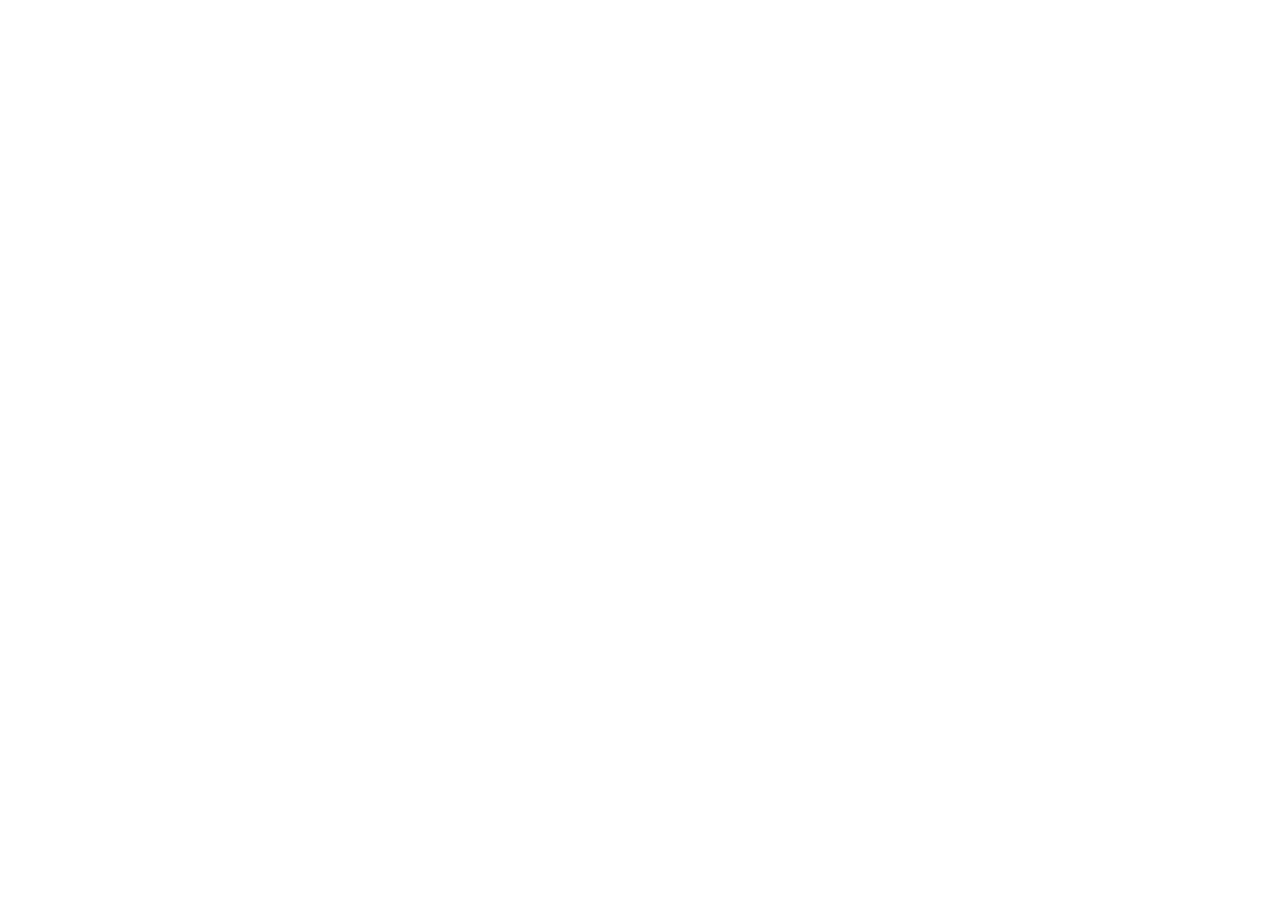
==== index.html @ 73c4b22e "Html and Css structures" ====
<!DOCTYPE html>
<html lang="en">
<head>
    <meta charset="UTF-8">
    <meta http-equiv="X-UA-Compatible" content="IE=edge">
    <meta name="viewport" content="width=device-width, initial-scale=1.0">
    <title>Spotify</title>

    <!-- Link - Google Font -->
    <link rel="preconnect" href="https://fonts.googleapis.com">
    <link rel="preconnect" href="https://fonts.gstatic.com" crossorigin>
    <link href="https://fonts.googleapis.com/css2?family=Montserrat:wght@300;400;500;600;700;800;900&display=swap" rel="stylesheet">

    <!-- Link - Font Awesome -->
    <link rel="stylesheet" href="https://cdnjs.cloudflare.com/ajax/libs/font-awesome/6.1.1/css/all.min.css" integrity="sha512-KfkfwYDsLkIlwQp6LFnl8zNdLGxu9YAA1QvwINks4PhcElQSvqcyVLLD9aMhXd13uQjoXtEKNosOWaZqXgel0g==" crossorigin="anonymous" referrerpolicy="no-referrer" />

    <!-- Link - style.css -->
    <link rel="stylesheet" href="css/style.css">
</head>
<body>
    
    <!-- App Wrapper -->
    <div class="app-wrapper">

        <!-- MAIN -->
        <main>
            
            <!-- Navigation Menu -->
            <nav>

            </nav>

            <!-- Main Content -->
            <div class="main-content">
                
            </div>

            <!-- Upgrade Bar -->
            <div class="upgrade-bar">

            </div>
        </main>

        <!-- FOOTER -->
        <footer>

        </footer>
    </div>

</body>
</html>
---- css/style.css ----
/* RESET */

* {
    box-sizing: border-box;
    margin: 0;
    padding: 0;
}

/* COMMON */

body {
    font-family: 'Montserrat', sans-serif;
}

img {
    width: 100%;
    display: block;
}

a {
    text-decoration: none;
    color: inherit;
}

ul {
    list-style-type: none;
}


/* UTILITIES */

.app-wrapper {

}

.flex-container {

}


/* MAIN */


/* MAIN > Navigation Menu*/


/* MAIN > Main Content*/


/* MAIN > Upgrade Bar*/



/* FOOTER */
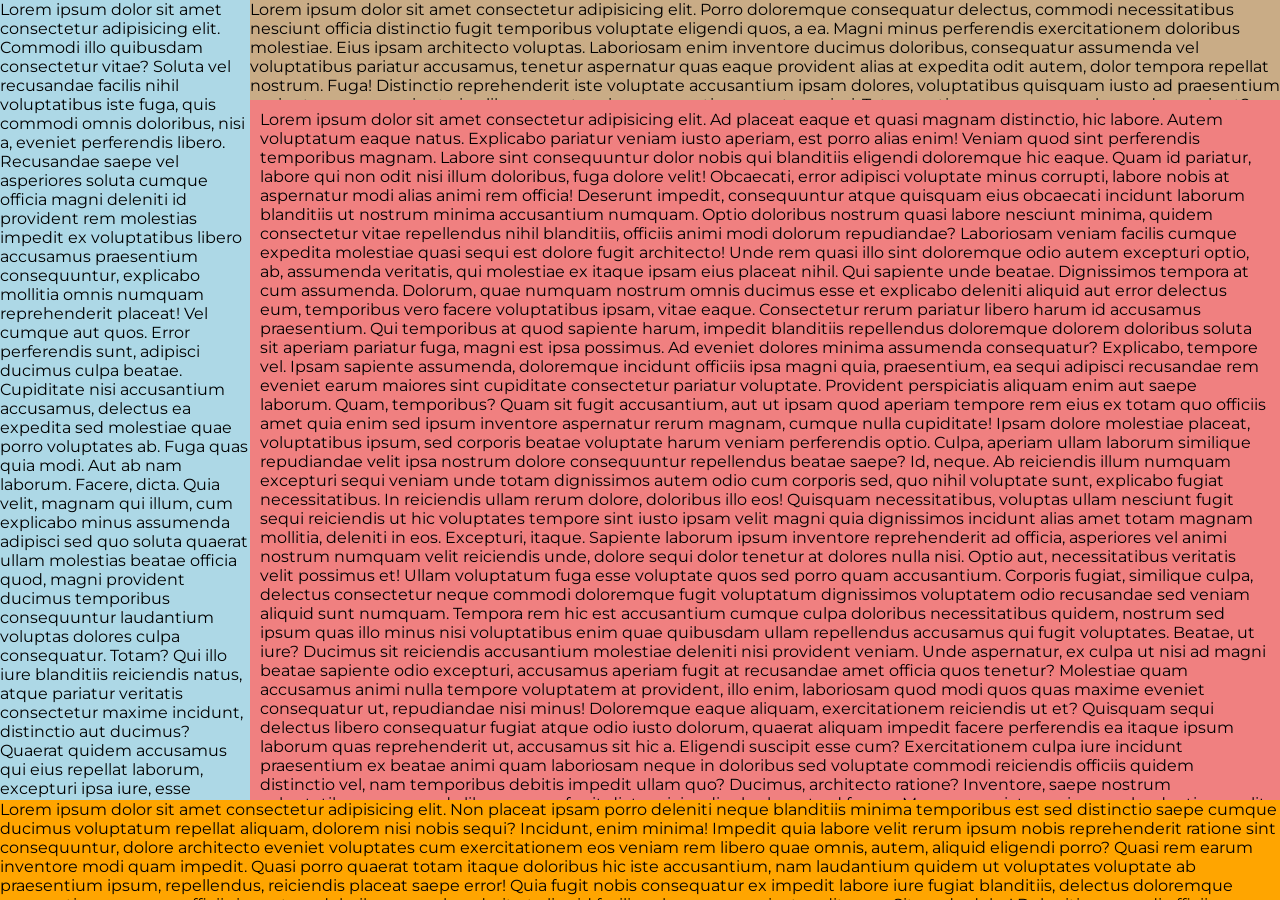
==== commit 341b6f46: "Layout Macro completed" ====
--- a/index.html
+++ b/index.html
@@ -23,27 +23,423 @@
     <div class="app-wrapper">
 
         <!-- MAIN -->
-        <main>
+        <main class="flex-container">
             
             <!-- Navigation Menu -->
             <nav>
-
+                Lorem ipsum dolor sit amet consectetur adipisicing elit. Commodi illo quibusdam consectetur vitae? Soluta vel recusandae facilis nihil voluptatibus iste fuga, quis commodi omnis doloribus, nisi a, eveniet perferendis libero.
+                Recusandae saepe vel asperiores soluta cumque officia magni deleniti id provident rem molestias impedit ex voluptatibus libero accusamus praesentium consequuntur, explicabo mollitia omnis numquam reprehenderit placeat! Vel cumque aut quos.
+                Error perferendis sunt, adipisci ducimus culpa beatae. Cupiditate nisi accusantium accusamus, delectus ea expedita sed molestiae quae porro voluptates ab. Fuga quas quia modi. Aut ab nam laborum. Facere, dicta.
+                Quia velit, magnam qui illum, cum explicabo minus assumenda adipisci sed quo soluta quaerat ullam molestias beatae officia quod, magni provident ducimus temporibus consequuntur laudantium voluptas dolores culpa consequatur. Totam?
+                Qui illo iure blanditiis reiciendis natus, atque pariatur veritatis consectetur maxime incidunt, distinctio aut ducimus? Quaerat quidem accusamus qui eius repellat laborum, excepturi ipsa iure, esse inventore amet. Maiores, sint?
+                Nemo voluptatum sapiente dignissimos quo deserunt aspernatur dolor veritatis placeat sint repudiandae fugit recusandae mollitia dicta vero molestiae sunt dolores, odio minima consectetur eos reprehenderit quasi ducimus temporibus. Suscipit, rem!
+                Inventore praesentium harum soluta reiciendis modi aut reprehenderit mollitia, magnam deleniti iusto obcaecati est nihil consequatur laboriosam tempore neque doloribus eveniet laudantium! Eos ut culpa cupiditate. Tempora voluptas minus et?
+                Minima at maxime fuga esse illo, iusto ducimus eum perspiciatis, odit cum a aut aliquam earum animi corporis neque? Temporibus dicta omnis, doloremque voluptatem nesciunt rerum corrupti quidem unde aliquid.
+                Iste cumque perspiciatis molestiae eos architecto. Ducimus magni, molestias natus deserunt dolorem minus at placeat perferendis ut optio consequuntur adipisci beatae atque libero voluptatem cum fuga, recusandae autem rem laboriosam!
+                Magnam, cum eveniet architecto doloremque eaque officiis iusto accusamus, cumque commodi dolores veniam eum temporibus aperiam illo laudantium quia quae modi eligendi illum praesentium quaerat nemo. At atque odit et?
+                Accusantium, esse? Laborum tempore assumenda dolores eius, placeat fuga rerum. Earum, facilis officiis vel, numquam aperiam tenetur sit cupiditate eius facere neque eum repudiandae natus culpa eveniet deleniti unde rerum?
+                Veniam ut consectetur molestiae, voluptates repellat autem sunt quia error a in architecto ipsum esse ipsa iste consequatur soluta harum eveniet hic distinctio ad tenetur, aspernatur animi. Reprehenderit, aspernatur tempore?
+                Soluta cumque culpa, corrupti voluptatibus doloremque, accusamus eaque ut alias quidem, laudantium maiores aliquid ducimus voluptates. Voluptatibus reprehenderit blanditiis quaerat. Eius laboriosam ratione sapiente explicabo, similique suscipit nostrum eligendi dolor!
+                Cum nam doloribus asperiores at modi quos officia minima sapiente hic minus facere accusantium qui ipsum, blanditiis ut esse temporibus quo illum illo est tempora. Omnis cumque id doloremque animi.
+                Suscipit nesciunt aut inventore ut quo tempore provident officiis, voluptas possimus at quidem, corporis fugit cum vel nemo doloremque earum et? Voluptates consectetur sed ratione. Nam deserunt eligendi odit magnam.
+                Autem nobis nulla praesentium optio nisi sequi corrupti perferendis recusandae natus ea pariatur odit veritatis, illo soluta? Dignissimos, distinctio debitis? Ab sunt, eligendi hic architecto ut expedita cum asperiores sint?
+                Provident blanditiis nisi neque officiis quasi atque odit nulla fugiat est nostrum obcaecati amet qui quibusdam id explicabo, aspernatur quos autem velit excepturi consectetur hic porro! Quidem nemo et dolorum!
+                Cumque, ipsam? Pariatur, facere aut molestias numquam, vero reprehenderit inventore aperiam quasi dolorum suscipit totam eaque beatae, at exercitationem! Debitis pariatur dolorum nihil expedita voluptatem asperiores officiis itaque iusto dolore!
+                Unde dignissimos eveniet vel quo obcaecati? Cupiditate repudiandae itaque fugit temporibus, saepe corporis quos eaque. Reiciendis, incidunt minima repudiandae, ducimus laudantium temporibus quaerat quo neque ex adipisci at labore nam.
+                Nam impedit recusandae corrupti perspiciatis! Minus temporibus illo assumenda, repudiandae ex dignissimos suscipit illum vitae debitis asperiores aut nam dolorem adipisci laboriosam beatae unde earum expedita dolor est architecto ducimus.
+                Aliquam, debitis? Reiciendis at provident quibusdam explicabo in expedita totam placeat ab doloremque iusto, recusandae amet et molestias, exercitationem, porro facilis quisquam iste nam consequatur consectetur dolorum tenetur minus excepturi?
+                Fugit possimus dicta tempore, a eum sequi voluptatum sunt laborum magnam quaerat enim consectetur reprehenderit accusantium nostrum error eaque inventore explicabo adipisci obcaecati, quas officia natus? Itaque quasi praesentium esse.
+                Dolorem ipsa ipsum soluta, facilis minus nostrum voluptatibus vero illum omnis nobis dolor quasi deleniti dolore numquam, voluptates error iste sequi tenetur beatae exercitationem a! Repellendus maiores rerum rem fugit.
+                Voluptatum non sit beatae deserunt ipsam pariatur qui? Aliquid est quod odit incidunt rerum ducimus, reiciendis nobis earum fugiat cupiditate quidem illum eum excepturi optio? Aliquam quaerat beatae deleniti quis.
+                Repudiandae ducimus mollitia, beatae similique eos debitis dolores harum quam officia pariatur? Nemo architecto animi mollitia adipisci neque dolorem sequi est voluptatibus dolorum, voluptate aut, facilis commodi dignissimos. Atque, magni!
+                Nihil veritatis ex eius, quis consectetur ducimus placeat eligendi deserunt expedita perferendis fugit tempore facere ad animi? Quidem molestiae magnam officiis ipsam rerum in dolores provident earum distinctio aliquid. Nam?
+                Optio, facere est architecto fugiat harum debitis dolorem error quibusdam earum enim accusantium commodi quaerat natus totam eius, et asperiores velit! Similique velit, dolorem excepturi nostrum sed atque labore voluptatem.
+                Totam esse explicabo sequi sapiente eius omnis corporis id non quasi mollitia reiciendis cumque nesciunt ut laboriosam maxime sint, sed molestias dolor iure! Error accusantium eligendi accusamus nulla culpa sapiente.
+                Quis asperiores beatae ab cum omnis, veritatis nulla at repudiandae voluptates illo magni harum repellendus doloremque culpa molestias tempore blanditiis, nobis fugit tempora. Ea adipisci nisi quibusdam minus! Aperiam, tempore!
+                Iusto molestiae error atque modi earum delectus molestias fuga officiis sequi ex nihil quod aperiam incidunt iure amet expedita soluta tempore laborum, ipsam eligendi. Consequuntur fuga quaerat repellat dolores labore.
+                Quasi est illo dicta aliquam totam. Eius soluta eveniet minus laborum cumque quis, amet rem quo. Sunt, natus autem! Obcaecati voluptas rem ducimus unde sapiente quod vero tempora quibusdam temporibus?
+                Recusandae maxime deleniti hic eos, ea eum expedita cumque impedit nobis praesentium possimus minima at illum sint quis excepturi. Dolores inventore distinctio sapiente natus architecto voluptatibus porro officiis laudantium obcaecati?
+                Fugiat, corrupti est, asperiores laboriosam tenetur iusto et odit minima quae suscipit porro accusantium magnam magni explicabo atque vitae cupiditate eum perspiciatis modi laborum, nostrum ut. Porro suscipit tempore optio?
+                Magni dolore vero earum aut excepturi nihil, distinctio quae sit libero aspernatur. Consequuntur excepturi iusto ut quisquam est nostrum minima rem sequi quae, quibusdam repellendus id unde reprehenderit harum tempora.
+                Amet consequatur nulla dicta voluptatibus ab ratione beatae vitae, vero tenetur ullam rerum. Enim rem fugit aperiam rerum, blanditiis alias, est quis necessitatibus delectus ipsa quibusdam commodi ratione excepturi veniam.
+                Quisquam accusantium delectus culpa incidunt veniam possimus sed ab repellat ipsam vel quam expedita doloremque, similique consequatur facere sit doloribus eius. Animi vero magnam tempora, a fuga qui. Labore, illum.
+                Error esse odit repellendus hic, tempora fugiat beatae, nesciunt voluptates deserunt officiis aliquid nulla aspernatur possimus perferendis enim quis assumenda veniam, accusantium consequatur illo reprehenderit? Nobis quod incidunt excepturi ea?
+                Totam esse natus neque voluptate ratione? Nesciunt odit delectus quae. Error natus consectetur corporis suscipit quod hic debitis! Sint enim consectetur rem ipsa ab maiores autem officiis architecto in ut!
+                Earum magnam repellat sunt et exercitationem officiis, saepe temporibus! Culpa porro a eligendi tempore voluptate. Fuga, consectetur, temporibus provident vero iste quo consequuntur similique eos distinctio, quas quos et aliquam!
+                Nostrum quidem dolor in optio cum nesciunt tempore exercitationem reiciendis. Explicabo maiores quae quaerat sint, quidem repellat fugiat laudantium similique temporibus. Architecto fugiat nostrum distinctio rem recusandae delectus, pariatur laudantium.
+                Rem, aut! Numquam vel eius est modi, vitae sunt itaque magnam quibusdam omnis officia beatae reprehenderit natus consequuntur asperiores reiciendis culpa mollitia fugiat explicabo rem libero illo nemo! Corporis, officia.
+                Nobis odit aperiam modi adipisci quia aut dolorum explicabo consequuntur, delectus totam error perferendis sunt consequatur. Cupiditate a voluptates nemo nesciunt excepturi animi, debitis officia iste, molestias voluptate aperiam nam?
+                Nisi aperiam qui iure asperiores ipsa, sequi officia deserunt commodi optio, quisquam sit dicta voluptatibus laboriosam ipsam ut eveniet quidem, maiores id quos quam voluptates eius corrupti. Dolor, ad distinctio.
+                Dolor error, deserunt quasi, ratione aliquam placeat aspernatur modi ab nobis excepturi laboriosam. Ullam ipsam ex blanditiis, aspernatur deleniti ut facilis et culpa fugiat in nemo natus ratione odit. Fugiat.
+                Assumenda exercitationem sed sequi repellendus iste facilis consectetur. Porro ipsum molestias nesciunt labore dolores quas id! Corrupti magnam aperiam minima fuga obcaecati facere, quidem vero recusandae, sunt, eius id omnis?
+                Exercitationem, mollitia atque soluta ipsum sapiente, vitae, maiores inventore cum dignissimos ratione aut architecto! Repellendus, modi numquam, voluptatum veritatis iusto perferendis dolor iure commodi possimus quibusdam suscipit, facilis exercitationem laborum.
+                Omnis mollitia veritatis eos totam id? Officiis saepe nam architecto ex veritatis id, sapiente itaque quisquam, explicabo optio incidunt sunt reprehenderit laudantium omnis ea debitis dolore iusto minima consequatur necessitatibus.
+                Autem hic velit necessitatibus nesciunt quidem aperiam eveniet nihil, voluptatum accusamus ab consequatur ea eaque ratione doloremque, sunt cupiditate, optio odit tempore assumenda quae cum veritatis amet. Cum, temporibus cupiditate.
+                Distinctio dolore incidunt excepturi, praesentium suscipit numquam dolorem natus magnam omnis ducimus veritatis perspiciatis exercitationem facere sint totam quasi et quibusdam sapiente similique minus vel! Soluta similique nostrum ea corrupti.
+                Repudiandae sequi sit ea ipsam amet eaque exercitationem mollitia accusamus corrupti numquam odio deleniti ratione, assumenda, accusantium at aperiam, et optio. Explicabo exercitationem natus similique. Quis a iste culpa officia.
+                Accusamus dicta harum, dolorem eius nihil itaque odit eveniet quas, consequatur hic quam error sit quo atque explicabo laudantium, odio recusandae sapiente quasi doloremque a. Deserunt quasi cupiditate optio harum.
+                Maxime aspernatur reprehenderit quos suscipit amet blanditiis? Sit nostrum provident cum ipsum laudantium placeat ipsam commodi pariatur sequi autem tempore, dolore illum, nihil blanditiis nisi soluta veniam minus velit consequatur!
+                Incidunt repellendus est adipisci maxime, modi harum iure ut amet ipsum inventore fugit sit id distinctio, perferendis explicabo suscipit eum non! Placeat praesentium quam exercitationem doloremque recusandae ratione quidem impedit.
+                Eaque architecto aliquid excepturi facilis similique veritatis, necessitatibus voluptates odio possimus officiis temporibus reprehenderit laboriosam velit adipisci qui doloremque quas nulla esse deserunt sint. Quidem nemo neque iusto cumque. Repellendus?
+                Ullam tenetur fugiat harum assumenda, rerum esse illo commodi perspiciatis alias ipsa. Quas fugit eligendi quia odit laborum, deleniti ut placeat molestias repudiandae dolore dolor ipsa quasi cumque adipisci eos?
+                Et facilis vel quibusdam culpa. Voluptates hic, beatae sit harum, officia enim ab doloribus nihil odit obcaecati consectetur iure amet excepturi quos? Quasi facilis eveniet autem molestias reiciendis harum rem.
+                Quam sed excepturi perferendis unde corrupti consequatur, doloremque quos nisi natus fugiat suscipit vero voluptate, velit nihil. Molestias eligendi ex beatae iste, neque necessitatibus aliquam quisquam culpa autem repellendus molestiae?
+                Soluta nemo illo eum odit facilis! Quam incidunt, maxime minima quasi sequi labore rerum consequuntur id officiis, iure a debitis quisquam cum ducimus magni similique doloribus rem obcaecati quis fugiat.
+                Perspiciatis a explicabo vel veniam, minus nemo sit reiciendis optio delectus debitis sint quos cum veritatis accusamus architecto ipsum, magnam inventore vitae dignissimos repellat aliquam ut illum! Nam, maxime recusandae.
+                Nisi dolor itaque impedit nulla eos perspiciatis laboriosam beatae sit voluptatum iusto, libero, animi expedita blanditiis et quisquam doloribus iste qui, repellat a ea rerum! Voluptate in animi tenetur quidem.
+                Dolore, nam? Error doloribus iusto ut. Quam rem corrupti, vel nulla labore vitae voluptatem maiores placeat facere suscipit assumenda repellendus temporibus, tempore error nihil iusto nemo aperiam fugit, omnis maxime!
+                Saepe sed velit, recusandae praesentium dolore numquam quod aut nulla debitis dolorum iste impedit deserunt harum animi ex excepturi eveniet repellat, vero ipsam, ab ducimus labore. Quia cupiditate doloribus atque.
+                Quod fugit minima architecto dolor ipsam, omnis amet nostrum quia corrupti nobis excepturi hic quaerat a rem cupiditate esse laboriosam error quo praesentium nemo cum explicabo iste earum officiis? Repudiandae.
+                Nihil ducimus quam animi vero reiciendis molestiae deserunt qui cumque beatae! Quas ut incidunt aut illum! Possimus omnis dolore explicabo voluptates, rerum doloribus ipsa esse voluptate distinctio, aliquam atque. Quaerat!
+                Nam laboriosam expedita vitae? Quo tenetur unde, rerum, earum consequuntur voluptate assumenda praesentium nostrum modi fugit iure id qui officiis reiciendis ut excepturi rem, architecto non. Laborum ex impedit consequatur.
+                Possimus illum facere mollitia itaque harum hic saepe suscipit, omnis quod. Officia eligendi maxime, eum cumque dolorem accusamus mollitia. Sequi, odit eligendi ipsa quae natus maiores ut repudiandae tempore temporibus!
+                Velit officiis quia, quos distinctio dolorum ipsam incidunt eligendi sint quod deleniti iure beatae libero inventore deserunt? Libero labore vitae nesciunt perferendis explicabo harum dolorem provident, tempora ad debitis. Laborum?
+                Illum culpa dolore quidem commodi natus consequuntur incidunt nesciunt delectus repellat molestias similique dolores dicta iure quibusdam, suscipit rem, est excepturi, eum in vero sit asperiores eos et. Dignissimos, pariatur.
+                Exercitationem perferendis libero quidem, similique obcaecati quaerat maiores praesentium, corrupti, corporis nemo placeat tempore minima molestias ullam quisquam? Voluptatem alias quisquam debitis earum adipisci? Quo exercitationem at amet voluptates quibusdam.
+                Distinctio aliquam sunt corporis dignissimos, quisquam assumenda molestias blanditiis corrupti rerum laudantium nihil beatae velit impedit temporibus vero recusandae veritatis. Architecto alias doloribus autem natus facere officia tempore corporis unde!
+                Doloribus ab nisi similique vitae ea dolorum amet voluptatum, eius voluptatem exercitationem quas in consequatur repudiandae magnam earum vel, porro qui suscipit nostrum molestias a obcaecati nam. Impedit, accusamus molestias.
+                Iure pariatur voluptatum, tempora odio maiores vitae nemo eos amet dignissimos repellat ut facere nobis sint, eaque itaque. Soluta voluptas optio iusto illo iure aut illum odit temporibus aliquam esse!
+                Quam id a dolor corrupti quasi neque fuga enim commodi dignissimos assumenda corporis similique repudiandae deleniti maiores in debitis obcaecati quod et, quaerat cum expedita dolorum officiis voluptatibus quisquam! Deleniti.
+                Temporibus consectetur fugiat quod, molestiae blanditiis autem, culpa fugit itaque illo sit aliquam quos. Impedit voluptate iusto, ducimus ipsa excepturi quod et velit consequatur sunt vitae ea dolorem! Asperiores, nostrum.
+                Nulla sunt accusamus, itaque qui necessitatibus tenetur animi cum suscipit impedit unde ex, ab nostrum dolore pariatur voluptatum in error numquam tempora reiciendis sequi ipsum architecto sed harum enim. Tenetur.
+                Saepe qui tempore labore aperiam reiciendis architecto nihil quos laboriosam magni? Neque excepturi debitis soluta molestiae. Ipsum quidem, placeat explicabo debitis recusandae distinctio nam ducimus magni molestias, quasi totam itaque?
+                Et, eos. Cum animi eum adipisci incidunt, quae, qui suscipit accusantium reprehenderit in quaerat commodi recusandae eveniet laboriosam nam dolores iure. At nisi quas eligendi quisquam ipsa consequatur esse reiciendis.
+                Sint earum quae magni porro possimus dicta quas temporibus ea animi error quisquam cumque maiores corporis quos doloribus, sunt hic optio voluptatem facilis? Nisi, neque rem molestias temporibus amet quos?
+                Nam soluta, distinctio dolores nostrum enim debitis beatae eius facere consectetur eaque. Eos perferendis quae eveniet voluptatum rem quibusdam tempora, vitae necessitatibus a, dolorem excepturi sint magnam vero quaerat pariatur.
+                Magnam vero placeat nihil similique facere ipsa temporibus ipsam delectus maxime impedit deleniti, cum sint praesentium iste, repellat atque quo sed dignissimos. Molestiae aliquid consequatur, repellat inventore quia magnam assumenda!
+                Tempore reiciendis culpa dolorem! Eius commodi vel sapiente, consectetur aut voluptatum quis totam reprehenderit dolorem iusto asperiores odio natus enim ducimus illum voluptatem, quos explicabo, consequuntur ipsam dolore harum nobis!
+                Aliquid, eum adipisci. Non dolore aut adipisci aspernatur nisi amet eos deleniti dicta animi eveniet, ut odio illo voluptate voluptatum labore possimus repellat excepturi nostrum error illum! Iusto, harum quasi.
+                Nostrum rerum inventore deleniti laboriosam aspernatur. Possimus pariatur itaque quisquam, voluptatum quis odio voluptas, debitis tenetur mollitia nobis fugiat cupiditate sunt impedit adipisci ipsa autem eaque dolore, ducimus ea porro!
+                Laudantium, vitae expedita voluptatibus veritatis vero nemo reiciendis quos facere. Ex perspiciatis architecto quasi magni quisquam voluptatibus deserunt assumenda itaque placeat modi, aperiam omnis quis similique quas atque porro magnam.
+                Animi deserunt fuga non sit porro earum voluptas inventore, quidem voluptate repellat dolore magnam excepturi deleniti reiciendis laborum? Animi, odio. Quibusdam fugit quidem dicta consequatur accusamus sunt minima unde dolorem.
+                Voluptas, itaque voluptates? Placeat, architecto repellendus. Optio ipsam culpa dignissimos ipsum nemo doloribus atque aut iste saepe vero non maxime explicabo praesentium itaque sunt tempore numquam fugit, debitis autem eos?
+                Cumque qui, veritatis perferendis at quisquam quibusdam saepe voluptates aliquam officia adipisci incidunt velit unde debitis expedita eaque, assumenda voluptate autem aperiam nobis nam. Soluta inventore animi unde itaque ea.
+                Reiciendis dicta officiis fugiat aliquid, dignissimos blanditiis sit, quisquam doloribus cum voluptates necessitatibus, expedita tenetur odit consequuntur dolor aperiam qui sed odio cumque eligendi earum dolorum laborum ab quaerat! Magnam.
+                Amet doloremque minus voluptates libero illo eaque commodi, facere sequi alias eos autem quaerat iusto qui perspiciatis ut porro maxime sunt officiis ipsam, rem praesentium eligendi eum nihil. Laborum, praesentium!
+                Debitis nam quo eius corporis hic vero? Laborum, sapiente voluptatibus atque nemo illum quas rem a eaque, placeat cumque porro alias vitae ullam numquam excepturi, tempora quae rerum laboriosam aut!
+                Eos blanditiis sapiente, atque minima saepe inventore consectetur cumque culpa eligendi id ipsam nesciunt! Ipsum saepe enim animi. Cupiditate natus, sed nostrum nihil cum omnis quis laboriosam velit at explicabo.
+                Similique eaque consectetur ea rem minima quia, optio soluta dolorem a molestias odit amet perspiciatis dolores incidunt delectus eius quasi placeat facilis, quaerat corrupti sit reiciendis voluptates? Repellat, voluptas sed!
+                Blanditiis tenetur cum dolorem maxime nostrum minima, et eos quisquam excepturi sed veritatis velit ullam, id iusto dolores tempore maiores pariatur quia nobis voluptas nesciunt quae nam error numquam. Nobis.
+                Officia, iure. Possimus ab ut voluptatem eligendi delectus mollitia, pariatur, exercitationem perferendis beatae similique eveniet nisi nam assumenda ipsa veniam est tempore optio, quis labore distinctio dignissimos nulla totam! Atque.
+                Ipsa, perferendis? Eos harum sit mollitia minus, aut suscipit, praesentium, fugit odit corrupti aperiam error rerum est ratione unde. Unde dolorem velit officia necessitatibus incidunt obcaecati cumque dolores est sequi.
+                Neque alias, consequuntur tenetur suscipit dolor ipsam doloremque magnam ratione quo. Dolorem accusantium vero, consequuntur ut laboriosam expedita repellat blanditiis optio veritatis id numquam molestiae, ea nobis, autem impedit est.
+                Facilis, dicta enim aliquid iure nihil unde laboriosam quo voluptas, quod autem culpa nam vero modi quibusdam facere sit atque iusto nostrum odit minus fuga voluptate perspiciatis id nemo? Asperiores.
+                Recusandae, itaque commodi repudiandae culpa temporibus quisquam sequi saepe ipsam, obcaecati tempora perspiciatis ipsum id impedit sunt doloribus? Amet facere reiciendis animi, doloribus aut commodi dolores rerum iure voluptatem laborum?
+                Quis minima facere ad distinctio illum eligendi unde, qui numquam labore est laboriosam, debitis nihil? Dolorem illum consequatur tempora totam quam consequuntur voluptatem veritatis ducimus autem, consectetur quasi aliquam eligendi!
+                Dignissimos tempore vitae inventore nam repudiandae consectetur quaerat est, aliquid quibusdam placeat officiis sed aspernatur voluptatem cumque accusamus nihil repellat, earum labore et quo deleniti. Consequuntur voluptate voluptatem nam qui!
             </nav>
 
             <!-- Main Content -->
-            <div class="main-content">
-                
+            <div id="main-content">
+                Lorem ipsum dolor sit amet consectetur adipisicing elit. Ad placeat eaque et quasi magnam distinctio, hic labore. Autem voluptatum eaque natus. Explicabo pariatur veniam iusto aperiam, est porro alias enim!
+                Veniam quod sint perferendis temporibus magnam. Labore sint consequuntur dolor nobis qui blanditiis eligendi doloremque hic eaque. Quam id pariatur, labore qui non odit nisi illum doloribus, fuga dolore velit!
+                Obcaecati, error adipisci voluptate minus corrupti, labore nobis at aspernatur modi alias animi rem officia! Deserunt impedit, consequuntur atque quisquam eius obcaecati incidunt laborum blanditiis ut nostrum minima accusantium numquam.
+                Optio doloribus nostrum quasi labore nesciunt minima, quidem consectetur vitae repellendus nihil blanditiis, officiis animi modi dolorum repudiandae? Laboriosam veniam facilis cumque expedita molestiae quasi sequi est dolore fugit architecto!
+                Unde rem quasi illo sint doloremque odio autem excepturi optio, ab, assumenda veritatis, qui molestiae ex itaque ipsam eius placeat nihil. Qui sapiente unde beatae. Dignissimos tempora at cum assumenda.
+                Dolorum, quae numquam nostrum omnis ducimus esse et explicabo deleniti aliquid aut error delectus eum, temporibus vero facere voluptatibus ipsam, vitae eaque. Consectetur rerum pariatur libero harum id accusamus praesentium.
+                Qui temporibus at quod sapiente harum, impedit blanditiis repellendus doloremque dolorem doloribus soluta sit aperiam pariatur fuga, magni est ipsa possimus. Ad eveniet dolores minima assumenda consequatur? Explicabo, tempore vel.
+                Ipsam sapiente assumenda, doloremque incidunt officiis ipsa magni quia, praesentium, ea sequi adipisci recusandae rem eveniet earum maiores sint cupiditate consectetur pariatur voluptate. Provident perspiciatis aliquam enim aut saepe laborum.
+                Quam, temporibus? Quam sit fugit accusantium, aut ut ipsam quod aperiam tempore rem eius ex totam quo officiis amet quia enim sed ipsum inventore aspernatur rerum magnam, cumque nulla cupiditate!
+                Ipsam dolore molestiae placeat, voluptatibus ipsum, sed corporis beatae voluptate harum veniam perferendis optio. Culpa, aperiam ullam laborum similique repudiandae velit ipsa nostrum dolore consequuntur repellendus beatae saepe? Id, neque.
+                Ab reiciendis illum numquam excepturi sequi veniam unde totam dignissimos autem odio cum corporis sed, quo nihil voluptate sunt, explicabo fugiat necessitatibus. In reiciendis ullam rerum dolore, doloribus illo eos!
+                Quisquam necessitatibus, voluptas ullam nesciunt fugit sequi reiciendis ut hic voluptates tempore sint iusto ipsam velit magni quia dignissimos incidunt alias amet totam magnam mollitia, deleniti in eos. Excepturi, itaque.
+                Sapiente laborum ipsum inventore reprehenderit ad officia, asperiores vel animi nostrum numquam velit reiciendis unde, dolore sequi dolor tenetur at dolores nulla nisi. Optio aut, necessitatibus veritatis velit possimus et!
+                Ullam voluptatum fuga esse voluptate quos sed porro quam accusantium. Corporis fugiat, similique culpa, delectus consectetur neque commodi doloremque fugit voluptatum dignissimos voluptatem odio recusandae sed veniam aliquid sunt numquam.
+                Tempora rem hic est accusantium cumque culpa doloribus necessitatibus quidem, nostrum sed ipsum quas illo minus nisi voluptatibus enim quae quibusdam ullam repellendus accusamus qui fugit voluptates. Beatae, ut iure?
+                Ducimus sit reiciendis accusantium molestiae deleniti nisi provident veniam. Unde aspernatur, ex culpa ut nisi ad magni beatae sapiente odio excepturi, accusamus aperiam fugit at recusandae amet officia quos tenetur?
+                Molestiae quam accusamus animi nulla tempore voluptatem at provident, illo enim, laboriosam quod modi quos quas maxime eveniet consequatur ut, repudiandae nisi minus! Doloremque eaque aliquam, exercitationem reiciendis ut et?
+                Quisquam sequi delectus libero consequatur fugiat atque odio iusto dolorum, quaerat aliquam impedit facere perferendis ea itaque ipsum laborum quas reprehenderit ut, accusamus sit hic a. Eligendi suscipit esse cum?
+                Exercitationem culpa iure incidunt praesentium ex beatae animi quam laboriosam neque in doloribus sed voluptate commodi reiciendis officiis quidem distinctio vel, nam temporibus debitis impedit ullam quo? Ducimus, architecto ratione?
+                Inventore, saepe nostrum voluptatibus assumenda libero nemo fugit dicta reiciendis ab placeat, ad facere. Magnam pariatur quisquam laudantium, velit voluptas ab repudiandae veniam eaque facilis fugit, culpa quos sint fugiat?
+                Nesciunt dolorem velit cum voluptatem, voluptatum recusandae eum repellat in aspernatur non dolorum nam harum officiis veniam explicabo ducimus vero dignissimos dolor adipisci aliquid fugit quibusdam eligendi incidunt? Amet, deleniti!
+                Ut atque nihil sunt culpa voluptatem excepturi laboriosam mollitia aliquam odio aperiam nulla alias quam, repellendus autem ab esse suscipit nostrum provident pariatur saepe? Reprehenderit ea labore explicabo fugiat ipsum!
+                Cupiditate, doloremque repellat debitis ab rerum, tenetur fugiat quos, quaerat deserunt libero dolores ducimus ullam asperiores. Doloremque qui nesciunt ut nam ullam non optio a labore fuga, exercitationem praesentium aut!
+                Quis, vero perspiciatis inventore, ipsum nisi tenetur tempora fuga nihil officia et excepturi mollitia reiciendis, exercitationem dolorem vel obcaecati provident culpa commodi impedit facilis doloribus itaque. Quidem nesciunt culpa maiores.
+                Ipsam ab quidem consectetur placeat voluptatibus. Ea sed tempore iste atque dolore in, optio saepe natus laborum sunt autem exercitationem alias ad suscipit id iure quod eveniet aperiam, explicabo mollitia.
+                Incidunt rerum tempore, asperiores accusamus consequuntur necessitatibus esse iusto. Perspiciatis ipsam eligendi maiores commodi soluta nisi eos similique, voluptatum nesciunt quisquam quas dolores? Doloribus provident error repellat, ipsum obcaecati distinctio!
+                Quis deleniti quas veniam blanditiis officia hic, est vel corrupti doloremque porro esse, tempore excepturi enim nemo eos. Quo quaerat adipisci reprehenderit architecto nesciunt, tenetur neque! Magnam aliquid rem nam!
+                At eum consequuntur voluptatibus beatae temporibus vitae id sit, enim reiciendis eaque nesciunt, obcaecati aliquam, expedita dicta natus pariatur ratione dolorum quod mollitia corrupti sequi! Veritatis tempora necessitatibus earum. Eligendi?
+                Nobis, temporibus totam voluptatum placeat, excepturi fuga esse officiis necessitatibus doloribus vitae non exercitationem quaerat odit dolor omnis, minima hic magni aliquam assumenda a harum incidunt dolores corporis. Cumque, reprehenderit!
+                Unde aperiam quas voluptatem officia eaque soluta dicta? Commodi nemo obcaecati quos recusandae quibusdam reprehenderit sit quasi tempora quas ea aspernatur ipsa quisquam ex nobis nihil temporibus totam, perferendis aliquam.
+                Reprehenderit earum quaerat vitae facere est. Impedit laborum corporis tenetur quo rerum! Suscipit, architecto explicabo officia mollitia ab unde. Architecto explicabo labore ratione nesciunt sequi eaque ipsam sed hic exercitationem.
+                Temporibus consectetur maxime maiores quam earum inventore, eveniet amet dolore itaque dolorum qui odit at repellat laudantium exercitationem dolorem non a! Doloribus quidem, inventore corporis velit totam similique fugiat at.
+                Aut explicabo autem et laboriosam, ullam dicta cumque? Quas et rem quia dolorem! Obcaecati accusamus officia iure explicabo incidunt doloribus, corrupti ut magnam. Velit culpa temporibus nemo delectus suscipit recusandae.
+                Veritatis, aliquid non perferendis qui necessitatibus ea eligendi consequuntur id sit. Minus exercitationem dolor optio ratione pariatur consequatur, hic reprehenderit doloribus amet expedita, in, perferendis iure libero. Optio, odit quam!
+                Dignissimos commodi expedita sint, maiores officia optio distinctio aut aliquam inventore consequuntur accusantium dicta id, vitae earum, reprehenderit repellendus qui? Pariatur consequatur iusto, voluptatum commodi similique a autem exercitationem ipsa.
+                Accusamus saepe alias repellendus soluta incidunt accusantium sed nam assumenda dolore amet? Ullam iste, aspernatur, repellendus a neque distinctio, odio consequuntur recusandae soluta blanditiis vero tempora voluptatibus similique repudiandae ducimus?
+                Architecto id sint voluptas, corrupti tenetur neque! Exercitationem libero quidem necessitatibus numquam accusamus, officia reprehenderit cumque error magnam mollitia consectetur adipisci? Cum rerum iste magnam deserunt dicta officiis omnis dolorem.
+                Provident magnam autem vero temporibus eaque voluptatum tenetur saepe, beatae dolores neque cum asperiores veniam a nobis, quos dolorum nostrum dolore possimus. Expedita ullam autem debitis molestiae nulla exercitationem quod.
+                Amet nesciunt autem culpa molestias odit vero saepe veniam reiciendis odio a? Sed magni, impedit incidunt quod laudantium quo esse nesciunt, odit, consequuntur praesentium tempora illo ullam iusto tempore nihil.
+                Repellat quae sunt commodi vel a maxime expedita dolor itaque officia temporibus consequuntur, quos corporis quas accusantium cum provident aliquid illum veritatis velit sed modi! Temporibus maxime cum alias doloribus.
+                Error repellendus omnis magni voluptas quos eum ut dolor alias tempora maxime, facilis, pariatur ipsum soluta mollitia possimus amet aspernatur! Saepe vitae enim quae rem? Placeat quod mollitia doloremque dolorum?
+                Fuga qui doloremque neque similique modi optio? Quas, cumque aut tempore maiores eaque ratione aspernatur, inventore exercitationem repudiandae voluptatibus suscipit quis corporis illo nulla dignissimos! Enim architecto sequi perferendis eius.
+                Soluta quidem corrupti id porro ad velit nesciunt officia ipsam, deleniti quia assumenda eveniet, inventore aliquam veniam doloremque adipisci vero vel necessitatibus sunt. Quasi natus vel odio vero illo fugiat!
+                Hic praesentium tempore in totam reprehenderit, accusantium debitis perspiciatis veniam doloribus et, ab nemo alias voluptatem nam necessitatibus porro cupiditate omnis earum sed voluptas placeat officiis minima non. Magnam, ullam.
+                Quisquam quaerat numquam molestiae eaque iure. Maiores excepturi doloremque possimus veritatis optio sapiente eveniet praesentium illo blanditiis voluptatum! At dolorum consectetur corrupti optio obcaecati fuga assumenda recusandae tempore. Culpa, eveniet.
+                Temporibus excepturi assumenda inventore, culpa debitis obcaecati adipisci beatae dolores mollitia reiciendis ut repellat ratione, labore numquam dolorum harum dignissimos ab esse earum consectetur. Sit ea natus aspernatur quia magni.
+                Quae tempore ad itaque dolorem ducimus id maxime alias voluptas possimus adipisci in velit maiores ipsa, beatae eius facere debitis, perspiciatis recusandae laborum fugit! Natus culpa repellendus dolor enim quos.
+                Earum autem facilis, natus, magnam repellat necessitatibus modi, reiciendis sint ab magni similique illum obcaecati unde vero ex eum. Quod explicabo minus voluptatibus facilis id! Magnam incidunt sed deserunt est.
+                Sapiente quo non aliquam? Iusto sunt, distinctio labore vero animi temporibus. Ipsam quasi, officia placeat voluptatibus quibusdam ducimus eaque provident magnam itaque maxime vero, dolores quas. Sapiente recusandae debitis consequatur.
+                Voluptates quod animi, rerum iste possimus laborum ipsa excepturi error eaque reprehenderit architecto! Repellat, nostrum facere. Quam asperiores fuga ex, debitis fugit possimus facilis laborum, vero, eum optio placeat provident?
+                Perspiciatis incidunt magnam beatae placeat repudiandae facere enim nisi eum ea consequatur, velit, possimus ipsam eaque id officiis fugiat accusantium quae in soluta asperiores cupiditate voluptates ducimus molestias ad. Nulla?
+                Dolores quaerat obcaecati est ut sapiente tenetur autem voluptatibus quod, architecto fugit dignissimos ipsum, debitis dolore aliquid officia! Minima iste perspiciatis dolores quas debitis. Dolorem debitis praesentium ex. Quas, assumenda?
+                Autem numquam quos, aspernatur expedita reprehenderit quam velit labore tenetur atque rem maiores earum, blanditiis vero aliquam ad enim, culpa non molestias aliquid esse officia facilis amet dolor? Possimus, culpa.
+                Commodi, voluptatem. Omnis, vitae accusamus. Unde facere optio sequi aperiam ad minima sint, voluptates vel commodi laborum, id consectetur, modi atque provident reiciendis. Repellat corrupti blanditiis delectus eaque fugit esse?
+                Dicta voluptate beatae omnis autem quidem laboriosam adipisci pariatur, dolorum est corporis voluptatem dignissimos at eveniet ratione quos incidunt quas minus saepe eius. Quaerat saepe officiis architecto, rem quis possimus!
+                Architecto quia laudantium asperiores quod. Nesciunt soluta laborum excepturi dicta quo architecto odit nisi modi amet, aperiam exercitationem aspernatur, omnis cumque rerum nemo illo nam. Dolorem modi tempora non voluptas!
+                Consequatur, praesentium qui sapiente culpa ducimus ab, molestiae ratione aspernatur tempora ipsum repellat. Qui ea nisi incidunt voluptate porro minus ipsam dignissimos sunt optio, harum sit saepe delectus nulla voluptatibus?
+                Earum, cumque perspiciatis. Laudantium accusantium odit voluptatum? Ipsum vero quasi excepturi hic consequatur, repellendus officiis aspernatur dolore dolores exercitationem eveniet repellat, accusamus nostrum? Nihil amet distinctio sapiente quibusdam quasi nulla.
+                Nemo nesciunt voluptatem voluptatibus neque qui totam quia expedita voluptatum asperiores porro, non tempore hic perspiciatis suscipit, accusantium omnis fugit aut nam quaerat soluta officia itaque quam eius natus! Eius.
+                Eaque repudiandae iure, quisquam iste autem odio quis laboriosam ratione, eveniet consequatur facilis quia unde doloribus impedit neque quam voluptates, magni cum aliquid asperiores molestiae necessitatibus ad. Saepe, cumque reiciendis.
+                Nostrum tenetur debitis omnis, pariatur tempore qui in consequatur inventore aspernatur. Repellendus in alias quisquam quidem dolore veniam rerum amet cumque itaque laudantium quam quo a asperiores, facere sequi expedita.
+                Id sapiente dolores aut facere similique impedit, voluptates sunt repellendus dolor dolore itaque a suscipit rerum incidunt pariatur officia repellat tempore adipisci, accusantium tempora autem ratione voluptatum! Animi, voluptates eveniet.
+                Non, est vitae laudantium quisquam quas dignissimos ullam sunt molestiae! Beatae aliquid nisi maiores error quisquam optio aperiam labore nesciunt, ipsa debitis! Quas impedit dolores quo recusandae voluptates aliquid blanditiis.
+                Dolor quos quasi eligendi. Architecto minus iste quaerat repellendus ullam. Excepturi architecto magnam, voluptatibus nulla assumenda ipsam placeat, nam recusandae rem doloribus fugiat? Asperiores, explicabo a assumenda suscipit aut temporibus.
+                Minima asperiores reiciendis voluptatem cum suscipit autem dolore possimus quo voluptatibus quaerat magni, distinctio omnis tenetur dolorem ipsam, blanditiis iure iste consectetur expedita quod mollitia sed? Non atque autem tempora.
+                Asperiores accusantium amet facilis fugiat et! Facilis, voluptas? Ut, exercitationem inventore odit quo autem debitis, est, dolor rem delectus dignissimos molestias nesciunt animi qui neque repellat ullam. Adipisci, distinctio consequatur!
+                Magnam aliquam dolorum sequi optio facere quibusdam blanditiis adipisci voluptatem facilis? Doloribus dolorem alias, nesciunt minus hic soluta atque aspernatur esse! Distinctio neque ex quae provident consequatur esse accusamus in.
+                Provident, asperiores. Cumque excepturi ut error suscipit quos maxime magni perspiciatis repudiandae sapiente. Adipisci molestias accusantium quia id sunt aut omnis, dicta inventore, reprehenderit eveniet et eaque ex, qui vel!
+                Quos, reprehenderit. Velit doloremque non ut ab rem, facere rerum amet quaerat consequuntur, officia exercitationem repudiandae illo tempora maxime praesentium dolorum ducimus suscipit? Quas magnam adipisci inventore mollitia numquam incidunt!
+                Natus earum illum nulla perferendis vitae similique, eos possimus officiis reiciendis veritatis nemo! Provident fugit ullam sint odit vitae ab, voluptates excepturi qui explicabo incidunt tenetur assumenda nulla dolorum? Recusandae.
+                Nobis eaque labore placeat ducimus et explicabo beatae unde dolorem! Quos soluta minima amet quam, maxime sint molestiae, rerum ullam tempora hic, deleniti totam reprehenderit libero quidem possimus magni. Quisquam!
+                Iste sunt illo distinctio, voluptates delectus obcaecati nisi tenetur voluptas odit maiores consectetur iure excepturi pariatur sequi placeat quidem, quisquam repellat facere dicta facilis sit quam aut nam. Quaerat, illum.
+                Sint, architecto maiores quod fugiat quidem harum est eum sapiente dolor perspiciatis? Dolorum nostrum nobis dolores illo, nemo ipsa magnam, dolor provident itaque quam iste nisi distinctio voluptate in voluptatum?
+                Ea deserunt officiis, repudiandae perferendis expedita corporis natus ex! Temporibus similique itaque obcaecati velit veniam illum tempora quis dolore nemo, sed atque sit omnis totam qui aspernatur! Nemo, adipisci repellendus.
+                Corporis facilis nemo modi tenetur harum qui corrupti aut deleniti a sit perferendis natus, rerum numquam tempore eum! Eaque maxime neque corporis facilis? A voluptates eveniet itaque consequuntur maiores eum!
+                Nam inventore non, voluptatibus maxime recusandae voluptas adipisci eaque quisquam facere eius suscipit deserunt placeat culpa sapiente dicta quam. Laudantium fuga est possimus suscipit quidem similique, quo debitis maxime aut!
+                Neque voluptatibus, eum minus voluptatem enim quibusdam possimus incidunt vel recusandae! Sit laborum odio exercitationem vitae iste tempora mollitia velit, nobis soluta autem doloribus eum debitis obcaecati dicta quas natus.
+                Est tenetur eveniet quos iure cum vitae nobis minima necessitatibus totam voluptas maiores aliquid sed voluptate repellat facere, quam beatae illum dolorem aut voluptatum doloremque ipsam natus nesciunt nemo? Dignissimos?
+                Repudiandae laborum animi iusto ex totam autem exercitationem ipsa quos atque doloremque sit illo reprehenderit molestiae similique cumque libero quam tempore laudantium placeat nesciunt quod, iure, deleniti quidem. Velit, nobis.
+                Ducimus sit animi itaque incidunt blanditiis laboriosam consequatur in dicta ut atque doloremque, vel rem quos cum optio, provident quas necessitatibus porro reiciendis cumque non suscipit, veritatis totam tempora. Illum!
+                Ducimus, asperiores itaque. Magni ea, sed dicta culpa laborum in dolore doloribus pariatur provident, deserunt cumque commodi consectetur cum animi architecto voluptates aperiam itaque! Necessitatibus veniam labore quod harum laudantium?
+                Voluptate atque repellendus nihil saepe sint quam asperiores, sed nemo culpa ipsum accusantium optio voluptates quae non! Perspiciatis praesentium harum quis, optio, explicabo debitis amet accusamus facilis voluptate veritatis ipsa!
+                Maiores ducimus vero veniam consequuntur debitis, sit voluptatum voluptate accusantium, fuga commodi corporis ipsam possimus. Nulla minus esse voluptatem animi laudantium libero eveniet est, amet similique optio eligendi magni quod!
+                Delectus amet ratione inventore nisi earum suscipit maiores qui in dolores exercitationem similique possimus eaque nemo, quod iusto voluptatum, iure illo, veritatis dolor quos cum. Obcaecati tempore excepturi expedita eum.
+                Reprehenderit expedita eveniet error culpa dolor voluptate officia velit. Modi consequuntur similique, cumque tempore possimus doloremque non beatae perferendis porro eos quisquam aliquid vitae nulla officiis architecto veritatis expedita dolorum.
+                Provident, distinctio. Ab, doloribus? Eius rerum quidem quia. Distinctio, laudantium libero reiciendis quam beatae accusantium repellendus, magnam ab sit voluptas odit veniam iste fuga eligendi, numquam quod! Eius, ad repudiandae.
+                Nobis saepe, reiciendis dolorem at asperiores est quibusdam necessitatibus aliquid quidem iusto quis et corporis delectus esse quia reprehenderit nostrum neque ipsam obcaecati! Consequuntur, labore quo dicta natus tempore magni.
+                Nobis quod vitae voluptatem quae cumque quis ex, similique perferendis amet, maiores quam repudiandae debitis! Nesciunt atque deleniti sint dolorem ipsum saepe, laborum accusamus id, incidunt optio aliquam praesentium inventore?
+                At repellendus repudiandae magnam libero ratione a. Numquam delectus fugiat quo provident dolore expedita iure voluptas animi! Impedit, accusamus ipsam consequatur explicabo at vel quibusdam, unde nostrum numquam nulla similique?
+                Architecto modi dignissimos aliquam optio. Eum impedit amet, voluptates tenetur, aperiam suscipit aliquid mollitia obcaecati itaque doloribus nesciunt eos, dolorem vero eaque cum soluta hic provident dolor dolorum a repudiandae.
+                Ad voluptates eaque dolore dignissimos sit, suscipit illum veniam fugiat aliquid delectus eum obcaecati rerum iure dolorum deserunt voluptate autem inventore eligendi cupiditate nemo temporibus recusandae. Laboriosam velit est enim.
+                Asperiores in excepturi voluptatibus pariatur nobis. Temporibus unde eaque velit sapiente doloremque cum fuga tempore rem autem laboriosam esse repudiandae, accusamus distinctio et fugiat labore odio, perspiciatis facere dolore corrupti!
+                Porro ab eveniet adipisci consequatur minus ad rerum quo minima laborum natus. Neque placeat molestiae quam, hic officiis consequuntur. Sed dignissimos non dolore dolorem veniam quibusdam nemo nam molestiae labore.
+                Numquam soluta labore placeat incidunt inventore dolorum fugit voluptate facere rerum reiciendis, possimus hic officiis illo odit ratione. Deserunt voluptatum aspernatur optio provident hic voluptatibus tenetur, nulla eos consequatur magnam.
+                Provident aut quis dolorum excepturi doloribus voluptate minima perspiciatis architecto impedit modi ipsam eligendi numquam, asperiores rem illum quo labore. Soluta nihil vel doloribus id quas placeat labore eaque deserunt?
+                Sit cum vero dolor, nihil recusandae quaerat odio unde alias, quod nostrum minima! Commodi voluptas blanditiis aliquid molestiae, perspiciatis, debitis magnam porro, ducimus reiciendis non aliquam nobis minima molestias nisi.
+                Non unde nesciunt, cupiditate architecto asperiores odit dignissimos magni laborum maiores modi impedit accusantium doloremque fugit, eveniet voluptatibus atque porro aut iure rerum harum veritatis praesentium illo! Nam, debitis corrupti?
+                Maiores consequatur necessitatibus et sequi! Repellat aut error necessitatibus voluptatem ea esse tempora, est odio temporibus consequatur ipsam et soluta possimus cumque quod labore optio veritatis. Doloremque officia voluptas modi.
+                Earum nam sapiente dolorem provident perferendis molestiae, quaerat, et tenetur omnis aspernatur sunt saepe modi praesentium fugiat. Libero, vel obcaecati? Eos voluptates, nostrum numquam nemo iusto corporis veniam sunt nihil.
+                Ipsum earum iusto illo temporibus officia nihil dolorum ratione quaerat assumenda minima ipsa in dolor, ex odio debitis dolore? Inventore reiciendis ducimus ad incidunt id distinctio blanditiis odio ipsum maxime!
             </div>
 
             <!-- Upgrade Bar -->
-            <div class="upgrade-bar">
-
+            <div id="upgrade-bar">
+                Lorem ipsum dolor sit amet consectetur adipisicing elit. Porro doloremque consequatur delectus, commodi necessitatibus nesciunt officia distinctio fugit temporibus voluptate eligendi quos, a ea. Magni minus perferendis exercitationem doloribus molestiae.
+                Eius ipsam architecto voluptas. Laboriosam enim inventore ducimus doloribus, consequatur assumenda vel voluptatibus pariatur accusamus, tenetur aspernatur quas eaque provident alias at expedita odit autem, dolor tempora repellat nostrum. Fuga!
+                Distinctio reprehenderit iste voluptate accusantium ipsam dolores, voluptatibus quisquam iusto ad praesentium sapiente, porro nesciunt eius libero a, aut maiores corrupti aspernatur animi. Totam optio cumque vero culpa unde nesciunt?
+                Consequuntur rem ullam aut adipisci commodi magnam facere odit inventore reprehenderit nobis suscipit, aliquid accusantium! Sequi distinctio dolores explicabo modi dolore sapiente, nobis earum necessitatibus provident, asperiores ipsam consequuntur ad.
+                Labore nesciunt molestias alias odio consequatur tenetur, deleniti quam fugiat voluptatem totam. Sequi aperiam, sed maiores, sint nulla deleniti magnam explicabo amet beatae, adipisci deserunt? Voluptate quae molestias harum ullam.
+                Incidunt, nobis? Tempora incidunt magni voluptatum voluptatem sint ullam officiis voluptas. Neque iure veritatis fuga, ad, nihil quasi rem minus explicabo placeat unde architecto exercitationem ex quaerat ullam a! Laboriosam.
+                Sapiente quae quis quia consequatur dolor laudantium quidem, similique voluptates non rerum vitae dolores commodi sint suscipit. Earum, omnis! Provident nam nobis sed illo dolores quasi nisi saepe error odit.
+                Adipisci alias sed neque exercitationem enim itaque dolorem? Provident ipsam nisi dicta, rem nobis culpa earum est et itaque ullam reiciendis a debitis similique exercitationem aspernatur quae quidem iste perferendis!
+                Aspernatur dolorem architecto vel nulla earum. Animi, eaque. Libero modi dicta similique! Iusto fuga dignissimos ullam itaque illo, magni tenetur vero perferendis ut deleniti omnis molestias, voluptatem alias fugit delectus.
+                Reiciendis minus, deserunt tenetur rerum quis reprehenderit quos debitis? Nam quis omnis aspernatur aliquid a, asperiores commodi minus eligendi natus doloribus quae, illo ad possimus, cupiditate esse culpa eaque nisi!
+                Necessitatibus explicabo, harum molestias dolore, commodi, rerum obcaecati assumenda fugiat perferendis ut dolorem? Aperiam enim dignissimos excepturi quia iure tempora vitae possimus, ipsum quos sit voluptatem, error exercitationem blanditiis facere!
+                Laborum enim ratione mollitia quae nobis quam tenetur iure iste esse expedita possimus libero labore maxime recusandae necessitatibus voluptatum sequi excepturi, illum sunt nisi. Voluptates sapiente expedita a architecto non.
+                Atque labore deleniti illum consectetur repellat ipsam ipsum, quia provident tenetur, ea impedit maiores reiciendis, nemo est libero architecto. Porro ipsa facilis excepturi expedita quod dignissimos accusamus? Ea, obcaecati. Dolorem.
+                Cum dolorum accusamus fugiat ab laudantium asperiores, itaque autem aliquam officiis molestias neque magni nemo eligendi distinctio ut omnis nam quasi reiciendis rerum, earum quos atque iure veritatis tempore? Sequi?
+                Eos minus ad nisi magni, voluptate veritatis, corporis quibusdam expedita cumque assumenda repellat non iure voluptatum officiis. Laudantium, quaerat doloremque? Optio aperiam eligendi, pariatur nobis fugiat dolore rem possimus in?
+                Dolor aut, sequi praesentium, cumque molestiae doloremque rerum neque autem labore odio quia vero unde distinctio tenetur veritatis, quaerat atque rem temporibus et. Placeat laboriosam provident aliquid iure dolore repudiandae.
+                Sunt aperiam iure facere delectus iste excepturi non amet deleniti laboriosam nam, veritatis voluptas minima, rem, consequuntur voluptatibus iusto id accusamus praesentium quae cum dolores obcaecati repellat dignissimos? Ipsam, voluptates?
+                Fugiat atque aliquid tenetur, accusantium quaerat modi, deleniti optio veritatis sequi repellat alias sunt ipsam inventore sed quam, asperiores corporis laudantium iure voluptatem. Quasi laboriosam, dolorem praesentium nisi pariatur labore?
+                Dicta soluta necessitatibus porro tempore, tenetur, inventore possimus sit expedita quis exercitationem temporibus fuga vel! Qui reiciendis, ipsa dignissimos quibusdam modi explicabo. Facilis voluptas sit eveniet autem, quasi asperiores cupiditate.
+                Laudantium laboriosam ut eaque dicta voluptatibus quibusdam incidunt soluta. Libero magnam similique consequuntur, pariatur nemo, porro molestias placeat nostrum aperiam veniam ducimus modi non blanditiis deserunt omnis debitis dolore nobis.
+                Dicta doloribus, necessitatibus ullam nihil dolorem tempore, possimus ipsam, deleniti aliquid harum architecto incidunt. Qui ullam voluptas quasi explicabo fuga dolorum iure, maiores minima dolor, sit vero. Eligendi, quibusdam quis.
+                Explicabo modi porro dolorum quidem culpa quos neque sint consequatur, commodi sit? Exercitationem pariatur ad, in quas excepturi odio officiis eveniet, quo voluptate, aliquam ab earum laborum soluta repudiandae tempora.
+                Adipisci officiis, harum molestias quasi in possimus, ullam veritatis quae earum pariatur totam, illum dolore nam! At cum distinctio ab esse incidunt voluptatum, quis perspiciatis numquam eum, quas eius laborum!
+                Quaerat voluptatibus quia et totam, cum sed magnam, quas repellendus id necessitatibus accusantium at rerum saepe nisi nam? Quisquam animi debitis nemo nam culpa suscipit amet. Accusantium quibusdam repellat numquam?
+                Animi ipsa placeat similique, omnis aut ab vitae fuga repellendus provident quisquam facilis eos culpa cupiditate doloribus id perferendis saepe quaerat a aperiam harum! Velit modi delectus atque placeat ex?
+                Alias vel praesentium reprehenderit impedit delectus a nesciunt, sint quo facilis odio pariatur quidem nobis at iure cum consequatur. Fuga nisi incidunt est debitis ipsa explicabo, commodi consequatur exercitationem quo?
+                Distinctio beatae expedita quos aliquid, quas, dolorem cum non commodi necessitatibus molestiae repellat. Facilis excepturi aliquid aperiam deserunt aut! Aliquam hic debitis, nostrum vero alias quis ducimus nisi aliquid officiis!
+                Inventore dolor repudiandae cumque fugiat odio quis. Veniam hic dolore, ad facilis, ea culpa in, earum aut reiciendis dolores veritatis maiores et! Voluptate laborum incidunt vero aut ipsa optio cumque.
+                Voluptatem deleniti distinctio provident et, magnam quas temporibus odit modi porro harum ex quisquam delectus, similique autem sed sequi! Consequatur, ut? Pariatur architecto veniam est, molestiae voluptatem praesentium ea fugit.
+                Odit repudiandae quam delectus cum necessitatibus voluptatem repellendus vitae laboriosam. Itaque, ducimus, blanditiis voluptate beatae atque possimus autem repellendus minima at recusandae quam saepe dicta similique doloribus voluptas, et illum?
+                Maxime dolor laudantium repudiandae harum, consequatur, voluptate maiores quo eveniet mollitia quidem laborum pariatur nisi culpa dolores optio iste enim facere sunt perspiciatis. Minus, id. Ex corporis soluta ratione non?
+                Illum consequuntur tenetur, quos aspernatur nesciunt explicabo voluptas sapiente asperiores sequi sit dolorum, molestiae inventore impedit officia nostrum vel earum harum. Vero, debitis corporis neque rerum provident dolor eum nemo!
+                Enim voluptates quasi accusamus illum corrupti blanditiis nostrum doloremque quos maiores explicabo minus cum excepturi, sunt cupiditate nihil, non fuga adipisci, quo optio cumque sed! Facilis fuga voluptate molestiae earum.
+                Voluptate sit iusto esse cum fugiat molestiae. Impedit ullam porro laudantium. Quidem voluptas libero minima excepturi, possimus dignissimos id iusto repudiandae error quisquam expedita aliquam. Deleniti dolorum dicta voluptate voluptates?
+                Provident natus cupiditate sed laudantium? Exercitationem, veritatis sunt similique cum dolores illum eligendi harum aut adipisci laboriosam. Similique neque dolor quidem labore consectetur. Modi, nostrum aut. Alias voluptatum odit a.
+                Veritatis dicta obcaecati molestias omnis aliquam voluptate! Repellat quaerat eum cupiditate perspiciatis dicta. Delectus consequuntur fugiat distinctio voluptates architecto, quo quos quisquam laborum libero vel dolorem, repellat fuga iure enim!
+                Molestiae maiores consequuntur corporis quasi tenetur esse velit tempore quidem. Nesciunt nisi molestias alias magnam provident officiis dolorem illo veniam minima ea architecto tenetur animi voluptates quibusdam, doloremque, sapiente aut.
+                Tenetur, molestias? Fugit consequuntur explicabo, dicta quos temporibus animi quaerat unde eaque reprehenderit soluta possimus voluptatum provident eveniet sunt tempore velit ipsa doloribus sapiente, in ratione quas expedita aperiam ad!
+                Repellat voluptatem dolorem quod eligendi, accusantium temporibus deleniti soluta corrupti porro eaque non quis aspernatur in itaque atque aliquam fugiat quos. Impedit tempore tenetur, molestias reiciendis quo officiis ipsum veniam.
+                Vitae dolore debitis iste eligendi similique sint suscipit nemo consectetur eos culpa. Ab nihil molestiae recusandae repellendus error odio ullam cupiditate corrupti asperiores, similique incidunt iure vero? Ipsam, natus animi!
+                Ducimus officiis nihil consectetur hic distinctio repellat enim vel voluptates voluptatibus. Repudiandae non dolor ab nesciunt cupiditate? Minus corrupti exercitationem provident maiores cupiditate dolores commodi sunt sapiente, rerum fugiat at!
+                Praesentium consequatur animi aliquam eos voluptate et consequuntur, qui architecto possimus culpa adipisci exercitationem voluptatum perferendis autem molestias temporibus assumenda eius, quis error debitis ipsa doloribus. Sit veritatis atque earum?
+                Quos nisi iure numquam modi recusandae et officiis ut nobis deserunt aliquid omnis aperiam inventore ad unde similique quis voluptatem cumque fugit nostrum non, vel minus doloribus facilis porro. A!
+                A eum dolore nemo obcaecati rerum provident amet sed eligendi sunt, perferendis laboriosam harum quia explicabo maxime ex adipisci eius asperiores saepe nostrum distinctio quos voluptatibus mollitia corrupti at. Officiis.
+                Tempore officia, perferendis repellendus exercitationem consequuntur dolore fugiat, totam reprehenderit eius laudantium laborum eum aliquam iure voluptate eligendi fugit omnis id. Nesciunt unde rem consequatur sint accusamus commodi excepturi ex.
+                Ut, dolor labore illum molestiae reprehenderit eveniet sint eligendi optio vero pariatur, alias neque aliquam maxime! Illum nulla iure accusamus optio molestias, consectetur sit reprehenderit dicta tempore eius laborum quo?
+                Perferendis minima aliquid mollitia facilis ullam quis excepturi reprehenderit voluptates architecto nulla sunt illum iure quasi eaque, in delectus. Consequatur, iusto hic obcaecati nobis minima nemo aliquid aut magnam soluta.
+                Provident, nulla. Autem minima nostrum voluptatem! Optio obcaecati mollitia, eveniet, sunt sapiente ipsam, esse aliquam hic dolorum deserunt molestiae? Laboriosam quae, beatae sequi cumque est reiciendis quas rem non sunt.
+                Repudiandae nostrum accusantium perspiciatis officiis fugiat. Qui officiis a, excepturi omnis unde exercitationem modi odio inventore perferendis dolores reprehenderit deleniti praesentium voluptas non eveniet quasi, minima sit culpa sequi cupiditate!
+                Debitis, unde voluptate! Rerum neque suscipit consectetur, odio natus quam ad, tempora libero sunt odit deleniti tenetur adipisci, veritatis quibusdam fugit. Libero delectus cupiditate officiis tempore a eius eligendi quibusdam?
+                Exercitationem dolore totam similique fugit, amet at commodi sint maiores delectus earum quaerat corporis, perferendis atque iure vel voluptatibus nobis asperiores obcaecati nulla deleniti modi unde voluptatum ipsum dicta. Facere.
+                Commodi velit ea, autem, rerum ipsum inventore aspernatur natus soluta unde quae atque architecto nemo reiciendis voluptatum molestias rem sapiente? Accusantium officiis quidem magnam aut, dicta officia suscipit minima a!
+                Magni nam accusantium cum optio voluptates beatae voluptate sequi obcaecati quis consectetur suscipit modi ipsum at dolorem est, et commodi. Provident praesentium voluptates error quam culpa quasi repudiandae! Blanditiis, debitis!
+                Tempora illum tempore, obcaecati ratione libero fugit adipisci molestias laborum veritatis dolorem similique veniam quos nesciunt consectetur error, aspernatur culpa? Voluptatem, nostrum. Eligendi, reiciendis? Necessitatibus quis illo ut itaque recusandae?
+                Corporis assumenda debitis autem. Cumque quas reprehenderit doloremque at eos itaque recusandae mollitia, cum et consequatur culpa quisquam voluptatum saepe! Nihil eligendi quis earum porro tenetur, vel eos molestiae veritatis!
+                Reprehenderit est illo, ratione a numquam molestiae? Unde mollitia iusto eveniet ipsum, sit soluta dignissimos, natus consectetur dolor corrupti aliquid magni, aliquam cumque voluptates. Omnis voluptatibus impedit mollitia deleniti sint.
+                Tempore tenetur iusto, nam vero unde incidunt quod itaque deserunt quibusdam vitae qui asperiores animi corrupti. Deserunt repellendus optio, accusantium amet in reiciendis exercitationem. Quo vel quisquam libero reprehenderit laborum!
+                Est nesciunt perspiciatis necessitatibus adipisci atque perferendis reiciendis laborum et. Fugit nesciunt earum maxime facere nulla veritatis ipsa, repellat quod blanditiis. Aperiam sequi, ratione veniam itaque neque accusamus id nobis.
+                Assumenda nemo est illo eligendi, dicta, nulla sequi quo nostrum itaque, dolorem tempore aperiam culpa soluta sit dignissimos corporis deserunt hic officia error accusamus rem fugit praesentium qui! Voluptatum, tenetur.
+                Expedita sequi ipsa aliquam ab quae, praesentium officia explicabo aliquid neque odit commodi suscipit vel pariatur sunt ratione, eius vitae! Ratione velit dolorum ipsam, illo animi culpa delectus laborum inventore?
+                Laudantium sint recusandae quo vitae culpa at accusamus aut. Numquam, quidem reiciendis rem nisi mollitia consequuntur labore officia reprehenderit doloremque? Deserunt nisi recusandae assumenda, iure est possimus quod? Corrupti, blanditiis.
+                Maxime impedit nobis illum sequi possimus. Soluta ducimus repellat dignissimos deserunt error iusto neque repellendus fugit libero magnam. In pariatur eveniet accusamus praesentium et enim blanditiis animi possimus suscipit accusantium.
+                Vero, similique? Vitae omnis repudiandae porro illo suscipit totam tenetur cupiditate quo cum accusamus enim voluptatem, debitis nam eveniet quos unde, magnam aliquam provident fugiat nobis consequuntur tempore assumenda laborum!
+                Animi, fugit? Soluta laborum, nobis molestias in quasi molestiae minima ea aperiam accusamus perspiciatis quaerat aspernatur dicta perferendis culpa odio officia deserunt debitis assumenda necessitatibus quo vitae est? Consequuntur, ipsa?
+                Officia provident impedit incidunt nihil autem libero similique, consequatur possimus praesentium accusamus quam quaerat nesciunt vero consectetur inventore perspiciatis fuga dicta voluptatem rerum recusandae magnam natus mollitia, est ea. Est.
+                Nemo reiciendis dolorum eum tempore culpa, impedit voluptate mollitia iure nesciunt, delectus odit quas assumenda atque non minima necessitatibus consectetur dicta cumque ex reprehenderit optio excepturi neque aliquam. Quos, aspernatur.
+                Ad odit ullam corrupti minus quibusdam recusandae quos hic deserunt dolores numquam tempora ab sequi inventore, dicta labore! Aut impedit, ducimus vel debitis hic exercitationem ea sunt? Aliquam, et dolor.
+                Iusto eaque error consectetur, id repellat quibusdam doloremque cupiditate fugit dignissimos fuga libero laudantium laborum quis vitae rerum, est repellendus nisi nostrum omnis nam ea. Quis placeat maxime doloremque praesentium.
+                Et dicta dolor qui, quaerat eaque similique ipsam ab recusandae est. Ullam, sapiente? Reprehenderit ut molestias, voluptatem veritatis expedita suscipit eaque amet dolorem alias repellat, laboriosam aliquam eveniet et ratione.
+                Enim rem natus unde amet porro deserunt illum expedita dolor, facilis laudantium quas asperiores? Ratione voluptas accusamus voluptates doloribus commodi quam. Numquam, aut blanditiis fugit optio recusandae magnam tenetur odit!
+                Quasi doloremque amet laboriosam minima, voluptates dolor error ullam veritatis id repellat enim praesentium facere, dolores cumque fugiat veniam illum sint nesciunt expedita officiis incidunt! Accusamus quos officiis autem iure.
+                Ipsam optio ad velit alias dolore, eos pariatur, quaerat totam quis accusamus quidem laudantium a omnis! Cupiditate commodi explicabo suscipit corrupti animi labore facilis assumenda quam necessitatibus! Reiciendis, velit at?
+                Amet sit nam voluptate porro, a est vero accusantium ex provident sequi autem impedit nemo quis, quae nostrum corrupti consectetur quaerat modi perferendis ea! Quibusdam voluptas vero quos molestias quod?
+                Tenetur cumque voluptatibus soluta? Iste quod, architecto eum saepe voluptatem id molestias maiores eveniet officia soluta earum provident quisquam quis, excepturi ipsa fugiat, aliquam repellat commodi temporibus esse molestiae minima?
+                Similique veritatis tempore adipisci sequi hic incidunt nam quidem quam magnam nesciunt numquam corporis, ratione earum odio facere quas itaque perspiciatis. Molestiae perferendis, vel asperiores a magni magnam ipsa voluptate.
+                Nam voluptatibus animi, voluptas voluptates magnam, quae soluta hic maxime atque corporis labore itaque reiciendis tempora culpa iure cupiditate? Quasi, saepe cumque aut numquam voluptatum rerum odit asperiores facere voluptatibus!
+                Nobis necessitatibus sunt ab iure ducimus id, animi nesciunt doloremque aspernatur quae similique quam facilis soluta qui ad! Voluptatum velit neque numquam hic deserunt pariatur laboriosam atque repellendus illum recusandae.
+                Sapiente, odio repellat rerum architecto voluptatum neque earum commodi placeat magnam esse? Eaque delectus cum porro totam. Eligendi similique veniam maiores eum at natus. Quisquam fugit unde ducimus cupiditate blanditiis!
+                Animi minus recusandae eligendi quae dolorem facilis. Harum rerum similique deleniti sunt assumenda, suscipit vel aliquam dolorem? Quidem deleniti quos soluta ducimus? Impedit voluptate explicabo sapiente cumque. Natus, possimus blanditiis.
+                Obcaecati autem quis maiores numquam, aliquid magni cumque voluptates, consequatur molestias minima eaque, possimus tempore facere natus ullam error nostrum? Ducimus sint at maiores veniam ab fugiat repudiandae doloremque unde.
+                Tempore iure distinctio numquam, incidunt vero, nesciunt deserunt nihil eius alias pariatur reprehenderit, magni qui in. Animi, ut eius dolorem nesciunt laboriosam dicta repellendus aliquam modi. Tempore officiis atque explicabo.
+                Unde vitae ipsum, repellat praesentium commodi cumque dignissimos quae molestiae, voluptates possimus deserunt labore! Iste dolorum, exercitationem rem dolores consequatur, neque consequuntur dicta perferendis recusandae aut temporibus omnis maxime blanditiis.
+                Impedit eveniet corrupti at, neque reiciendis sapiente possimus quis qui id eos nostrum voluptatum fugit quas expedita excepturi itaque suscipit totam unde ut. Consequatur dignissimos cumque fugit inventore, nobis optio.
+                Nihil suscipit quam quidem reprehenderit repudiandae corporis adipisci hic quae similique recusandae deleniti cupiditate dignissimos mollitia, sunt dolorum in fuga labore obcaecati assumenda ipsum ducimus. Nisi voluptatem velit quas reprehenderit.
+                Corporis iusto quos voluptate dignissimos optio, dolorum expedita suscipit asperiores impedit eveniet ut vel eum. Quis tenetur quas adipisci recusandae vel qui sint earum nihil. Cumque harum sequi libero accusamus.
+                Possimus minima doloremque doloribus quam perspiciatis ex ipsam eligendi expedita in nemo sit, officia, labore, ducimus voluptas est. Quod voluptatum nisi repudiandae sapiente eos culpa, nemo provident. Consequatur, ex commodi.
+                Magni, ex nobis, odio soluta libero commodi facere, adipisci eos debitis explicabo consectetur ipsa porro cumque illo. Maxime, magnam vitae ipsum nesciunt tempora, expedita temporibus quis, impedit sequi optio deleniti.
+                Quam debitis maiores deserunt dicta facilis commodi distinctio aliquid doloremque esse. Doloribus asperiores autem eveniet molestias alias quaerat corrupti beatae non incidunt, numquam aut consectetur, voluptatum voluptatem laboriosam nisi earum?
+                Magni temporibus nesciunt molestiae fugiat aspernatur! Dolorum vel, deleniti corrupti, unde sed aut molestias ipsum recusandae possimus magnam sequi fuga? Saepe numquam, voluptate quaerat aliquam veritatis amet sed suscipit eos.
+                Cumque et corporis quo adipisci tempora eos minus aut harum repellendus excepturi unde temporibus, magni saepe praesentium reiciendis ut nulla vitae repellat. Eius ipsam impedit quia nesciunt eveniet suscipit quos?
+                Quo quibusdam nihil animi. Iusto asperiores, qui eaque quidem reiciendis eos est quisquam ipsam mollitia saepe reprehenderit perferendis a error maiores, quia molestias dolorum! Vero inventore praesentium tempora repellat eius.
+                Aliquid non dolores ducimus excepturi doloremque a harum voluptates labore, quod qui culpa nihil illum numquam repudiandae soluta laborum maxime expedita asperiores veritatis natus! Totam cupiditate sunt veritatis magnam atque?
+                Unde maxime ad, veritatis adipisci vero similique dolores facere delectus accusamus, suscipit repudiandae velit obcaecati atque qui quod labore voluptatum, nulla ipsam natus rem earum. A obcaecati mollitia necessitatibus consequatur?
+                Quam ex voluptatum numquam, quae quod dicta architecto eum itaque, exercitationem obcaecati laborum ipsa doloremque sunt animi delectus sint, molestiae reiciendis debitis. Odio, sit! Amet laboriosam beatae aut officiis doloribus.
+                Repellendus dignissimos commodi possimus non, beatae minus deserunt sit aut ipsa dolores dolorem distinctio deleniti animi illo quas quos, voluptatum ipsum dolore incidunt eaque! Quibusdam quisquam accusantium fugit placeat distinctio.
+                Consectetur porro deserunt nobis, deleniti quo magnam omnis aliquid cum cumque laboriosam. Libero dolorum reiciendis a, culpa animi cupiditate explicabo eveniet eum qui magni dicta. Id harum odio quia. Pariatur.
+                Consequatur dolorum iure itaque rerum commodi a et impedit praesentium vero asperiores porro eveniet aliquam repellat quam cumque, saepe molestias voluptatem qui, amet soluta sint quisquam? Architecto inventore nemo quibusdam.
+                Cupiditate eos, porro aliquam magni iste accusamus facere voluptate illo odit minima fugiat pariatur, sit sunt, dolorum sequi rem nostrum dolorem quos. Tenetur est velit expedita, omnis aspernatur commodi earum!
+                Repudiandae tenetur, voluptatem possimus rem deserunt perspiciatis fuga eius at neque quos magnam quaerat, quam maiores sapiente tempora magni velit modi doloribus dolore aliquid id. Suscipit sapiente nihil nobis necessitatibus!
+                Corporis tenetur perferendis hic eaque, saepe fuga officia aspernatur deleniti iusto ipsam optio obcaecati eos. Illum eius eos, dolores culpa autem totam suscipit cumque sequi, beatae, consequatur quam adipisci nostrum.
             </div>
         </main>
 
         <!-- FOOTER -->
         <footer>
-
+            Lorem ipsum dolor sit amet consectetur adipisicing elit. Non placeat ipsam porro deleniti neque blanditiis minima temporibus est sed distinctio saepe cumque ducimus voluptatum repellat aliquam, dolorem nisi nobis sequi?
+            Incidunt, enim minima! Impedit quia labore velit rerum ipsum nobis reprehenderit ratione sint consequuntur, dolore architecto eveniet voluptates cum exercitationem eos veniam rem libero quae omnis, autem, aliquid eligendi porro?
+            Quasi rem earum inventore modi quam impedit. Quasi porro quaerat totam itaque doloribus hic iste accusantium, nam laudantium quidem ut voluptates voluptate ab praesentium ipsum, repellendus, reiciendis placeat saepe error!
+            Quia fugit nobis consequatur ex impedit labore iure fugiat blanditiis, delectus doloremque accusantium cumque officiis inventore doloribus, reprehenderit et aliquid facilis vel nam neque iusto odit eum. Sit, unde dolor!
+            Deleniti commodi officiis quo. Assumenda omnis nisi nostrum eaque, neque veniam. Magni fugit quibusdam, facilis maiores doloribus, iure sequi praesentium ab exercitationem illo delectus repudiandae, voluptatem consequatur rem ipsum dignissimos?
+            Veritatis mollitia, omnis ea facilis a, itaque corrupti aliquam commodi sed quod voluptas. Ducimus labore, quidem laborum debitis possimus minus fugiat ut voluptatem et sint id, reiciendis odio asperiores ipsa?
+            Ipsa excepturi dolores ad eius, sequi quos ab distinctio dicta nobis cumque id commodi, incidunt vero sapiente harum deleniti consequatur quisquam et. Dolor pariatur ex eos cumque veritatis iure architecto?
+            Deleniti accusantium reiciendis labore, unde ipsam, amet iure a esse et vero vel, voluptatibus molestiae ducimus! Voluptatum, alias aut dolorum sapiente expedita, ut, aspernatur unde voluptas nobis doloremque accusamus incidunt!
+            Doloremque minus provident voluptatum dignissimos cumque soluta cum facere reiciendis corrupti quibusdam quis modi, ipsum asperiores ipsam nobis omnis autem minima veritatis quasi sit a saepe ducimus? Inventore, ab vel.
+            Dolorem officiis numquam eius dicta molestias, eum a quasi beatae. Omnis obcaecati eveniet vel molestias aut. Odit iste minima quaerat nisi iure odio temporibus asperiores? Quod beatae veritatis sed illum!
+            Eveniet alias natus rerum sunt, est architecto! Quo reiciendis nostrum debitis soluta adipisci neque odit earum. Eius autem laudantium harum commodi quae sapiente necessitatibus amet. Quas et placeat in cum!
+            Sapiente ratione veritatis nam dolore commodi! Sunt labore culpa quam illo tenetur mollitia magnam recusandae earum necessitatibus dicta inventore perspiciatis tempora, officiis eius facilis quae autem, veritatis corrupti optio voluptate.
+            Asperiores provident quidem cumque, nam dolores rem quod culpa quaerat ipsa, hic tenetur porro deleniti eos quisquam explicabo voluptatum labore, nulla iure quibusdam dolorem. Nulla nobis quibusdam neque repudiandae id!
+            Dignissimos repellendus maxime distinctio adipisci similique iste animi, error nam enim illo ea odio ullam eius molestias doloribus totam, accusantium fugiat? Libero unde nulla perferendis laborum aliquid atque labore odit?
+            Nisi impedit commodi molestias maxime facere inventore at ut temporibus, neque dolor tempora modi non! Rem vero minima impedit asperiores et repudiandae totam facilis error, tempore, odit magni voluptatem aliquam.
+            Dolorum porro rerum voluptates debitis eos! Est ipsum natus expedita dicta, quos, mollitia tempora voluptate minima totam consequatur quam corrupti omnis? Magnam voluptatem unde alias! Aperiam beatae at necessitatibus enim.
+            Iste optio vel consectetur dolor labore eum doloremque corporis asperiores iure assumenda. Exercitationem natus aliquid deserunt minus impedit odit pariatur dolor alias! Non corporis alias facilis excepturi sunt. Et, ea.
+            Aliquam, modi suscipit quas voluptatem ducimus deleniti ullam esse iusto eum dolorem sunt deserunt eligendi magni ipsa aperiam. Voluptas dolore voluptates, hic ducimus ea officiis in voluptatem temporibus quas eaque.
+            Dolorum iste laudantium dolore ullam temporibus mollitia nam deserunt eveniet consequatur praesentium vero maxime facere officia cumque distinctio natus iure, cum libero placeat. Earum dicta ex illo facere rem delectus?
+            Beatae esse perferendis tenetur minima reprehenderit. Quaerat maxime, excepturi illum odio minus, unde architecto distinctio deserunt vitae aperiam quos facere. Natus ut ducimus suscipit vitae asperiores quas corporis at neque?
+            Ab commodi molestias architecto similique eligendi cupiditate qui labore maxime. Animi fugiat dolorum quos. Rem possimus nobis debitis eaque nulla quaerat voluptatum obcaecati, magni deserunt adipisci dicta? Voluptatum, nam optio?
+            Incidunt dolorem ullam ratione libero aperiam repellat, quidem expedita aut. Ipsum neque asperiores laudantium! Sunt ut modi possimus, temporibus dolore sequi voluptatibus? Reprehenderit quo recusandae aliquam, adipisci repellat labore quos.
+            Cupiditate dignissimos consequuntur quia esse perferendis expedita quisquam distinctio. Possimus, facere optio! Sint cupiditate vero aspernatur eos in inventore fugit repellat soluta! Fugit saepe quos consequatur sint in et libero?
+            Consectetur, excepturi laudantium odio quibusdam deserunt quae? Hic ipsa placeat eveniet suscipit perspiciatis facilis repellat iure facere quisquam! Omnis fuga aliquid repellendus itaque totam neque voluptatum. Quaerat reprehenderit officiis odio?
+            Fugit placeat pariatur ut sequi sapiente nemo maiores aspernatur excepturi temporibus enim nobis voluptatum repudiandae fugiat assumenda error vero, consequuntur eum libero? Corrupti, vero? Illo in illum nostrum debitis? In.
+            Praesentium enim earum delectus laudantium et nobis iure neque quidem aliquid sint accusamus perferendis debitis, incidunt eos, voluptatem similique, ut sequi nam? Ipsum consequuntur doloremque voluptates voluptatibus in enim et.
+            Hic, ex. Reiciendis iusto tempora, omnis quisquam maxime inventore, harum nesciunt provident veniam porro rem atque voluptatibus blanditiis praesentium vel dolores debitis. Tempore officia at laboriosam ducimus provident rem culpa!
+            Obcaecati culpa, voluptatem harum eum quos quae autem ipsa dolorem quasi aliquid repellat. Sunt nostrum dolorem provident molestiae magni placeat inventore voluptatum, repellat veritatis omnis ad. Nihil illum beatae eum!
+            Rerum quos optio porro omnis vero, veniam, assumenda, exercitationem explicabo dolores soluta pariatur! Molestias minus veritatis, totam, soluta et ut necessitatibus esse itaque obcaecati ab incidunt accusantium consequuntur animi voluptatibus!
+            Fugit quisquam necessitatibus eveniet dicta voluptatem aspernatur? Quo vitae explicabo exercitationem enim fugit voluptates soluta, praesentium est, ab sed eaque, reprehenderit natus unde sapiente. Nostrum nisi dolore natus aliquam saepe.
+            At harum quis modi sequi fuga in explicabo error iusto, nihil aliquam velit non quibusdam consequuntur, perferendis mollitia rerum praesentium, laboriosam exercitationem recusandae eos accusantium quidem dolorum commodi provident? Inventore!
+            Alias expedita soluta quas iure porro quidem atque tenetur cum obcaecati, quos accusamus nesciunt dolores? Error voluptatem cumque quia suscipit, dolorem fugit soluta iusto eos! Reiciendis in vitae distinctio? Fugiat.
+            Corporis, sint cupiditate. Reiciendis ratione possimus excepturi inventore non sed eligendi voluptates vitae omnis earum alias ipsum placeat perspiciatis debitis quo esse architecto eaque labore consequatur, dolorem corrupti soluta ab!
+            Itaque unde recusandae eaque natus. Autem iste animi debitis corrupti iure dolorem, alias vel ipsam molestiae, deserunt tempore illum tenetur culpa dignissimos. Quasi iste, eligendi accusantium excepturi optio autem explicabo.
+            Tempora ad quisquam exercitationem eligendi quod illum ipsum animi blanditiis, ullam obcaecati eaque distinctio hic reprehenderit est quos quis impedit dolores! Odio nostrum recusandae explicabo quo necessitatibus possimus quasi. Eius!
+            Aliquam repudiandae molestias illo iusto non impedit eligendi unde laborum assumenda vitae quae dignissimos voluptates praesentium tempora quo quibusdam consequuntur nostrum, quis magnam nesciunt officia at blanditiis. Dicta, nostrum soluta!
+            Modi, nam. Non fuga quidem distinctio accusamus amet. Dolores quaerat, consequatur nihil ipsa, similique, cum velit commodi dolorem eum ullam aspernatur illo. Labore ducimus odit consectetur nemo similique iste exercitationem.
+            Commodi facere aspernatur maiores dolorum esse nulla, sapiente molestiae voluptas quaerat, inventore, sequi assumenda perspiciatis. Porro cum error eligendi repellendus non, aliquid dolorum est maxime, sunt recusandae voluptate expedita odio.
+            Vero, ut similique repudiandae qui non cumque officia quidem voluptate atque eum, rem accusamus? Temporibus amet harum accusamus eaque, obcaecati repellendus perspiciatis rem laudantium, consequuntur excepturi esse ipsam dolores quaerat.
+            Quasi labore nobis odio quaerat autem dolores neque tempore dolor enim ratione ipsa cumque ut quo, officiis assumenda mollitia doloremque iure excepturi corrupti dignissimos culpa animi! Fuga, dolore. Ratione, quaerat.
+            Provident suscipit ab dolores eum error praesentium alias voluptates doloremque ipsum aut, consequatur molestias, earum nisi ex omnis porro voluptatum quisquam voluptate ducimus. Debitis ipsa quasi voluptate dolorum, ea omnis?
+            Dolorem soluta officia tempora ullam reprehenderit! Quasi quia accusamus similique reprehenderit id, pariatur ipsa inventore porro temporibus nam consequuntur ducimus commodi autem numquam modi? Laborum eius nam molestias consectetur sint.
+            Facilis odio aspernatur natus tenetur minus, in sunt eum quae quia quaerat dolore animi nesciunt corrupti ullam magnam, eaque rerum iste itaque dolores. Accusamus deserunt et repellat commodi ex facilis?
+            Adipisci incidunt voluptates quisquam quos. Accusantium beatae repudiandae quam ullam voluptas! Unde aliquam repellat ea earum aliquid, quod non provident tempore dolore vitae laboriosam fuga sapiente nihil quasi possimus eius!
+            Possimus assumenda nostrum nulla voluptate explicabo illo ab quia ipsam nam atque modi sapiente, tempore soluta facilis sed quam commodi voluptatum veniam deserunt distinctio odit corrupti odio laudantium. Fugiat, harum!
+            Sequi, aspernatur. Velit blanditiis, officiis earum perferendis ullam, facilis voluptate porro provident ab esse debitis aspernatur qui quos saepe maxime corrupti sapiente laudantium eveniet obcaecati commodi sit repellendus quas? Ipsum.
+            Eos id tenetur reiciendis a blanditiis voluptate quae repudiandae! Consequatur, saepe quae tenetur mollitia aperiam, pariatur totam impedit, laboriosam odio suscipit atque aliquid nostrum inventore reprehenderit debitis aspernatur commodi doloribus!
+            Velit inventore expedita explicabo natus eum earum soluta id ullam, eos quos omnis distinctio ad blanditiis, possimus ipsum necessitatibus nihil vel repellat praesentium eveniet. Quaerat aspernatur accusantium exercitationem officiis quasi.
+            Eveniet, quo quaerat non natus, velit, hic et minus nulla quos quisquam architecto. Minima facilis labore magni, hic quia, quasi ex similique nesciunt nobis a expedita exercitationem incidunt sint laudantium.
+            Vitae, odio. Consequatur cumque nulla sapiente voluptate dolor nam autem quis magnam ratione ipsa voluptatem vitae reprehenderit quaerat, illum libero itaque tenetur necessitatibus dignissimos numquam similique possimus. Tenetur, voluptatum facilis!
+            Molestias, ut! Quo, nam aspernatur repellat, dolore animi saepe ipsam maxime suscipit facere vel velit maiores esse! Iste, dolores dicta quia et a odio tempore illo cum mollitia alias molestiae!
+            Dolore, incidunt rerum, exercitationem, accusantium laboriosam id praesentium quisquam ab aspernatur delectus quod? Qui dolorum accusamus nulla soluta rem vitae odit ut tempora quaerat voluptatibus esse, fugiat, iste, dolor repudiandae.
+            Quisquam saepe ipsa tenetur repellendus! Culpa nostrum sapiente, minus nam fugit perspiciatis animi. Fuga temporibus, quaerat quae velit nihil nostrum, porro vel facere consequuntur molestiae distinctio perferendis repudiandae modi. Aut?
+            Amet vitae ab iste quibusdam nulla itaque architecto ducimus, quidem voluptas et ipsa eius fuga aperiam libero corporis hic quam neque. Pariatur soluta dicta maiores nemo. Eveniet inventore fugit sit?
+            Dolores amet repudiandae minus aspernatur adipisci laborum delectus nesciunt facere ea, minima labore, ad numquam ullam cupiditate illum sed eos. Id ad quidem veritatis quo quia accusamus molestias quas cupiditate.
+            Nihil, beatae. Hic corrupti nostrum impedit deleniti consectetur nobis vero repudiandae possimus id? Sint quia possimus consequatur facilis porro ipsa quaerat nobis amet delectus consectetur, molestiae reprehenderit nulla recusandae beatae?
+            Consectetur id cum officia porro debitis iste, rem atque ex, repudiandae corporis soluta explicabo eos odit illum dolore. Qui quo atque at quidem inventore. Nostrum non pariatur alias a inventore?
+            Dolorum eveniet harum ex quos, ipsam cum, cupiditate necessitatibus dicta tenetur laboriosam esse dignissimos animi optio. Rem est totam id illum autem, culpa eius eligendi repellendus, velit, libero nisi architecto.
+            Veritatis quam, quidem ea corrupti illo perspiciatis, vero cum voluptatem nisi, sequi quibusdam ut a ad voluptas? Vero commodi a voluptatem beatae adipisci. A, commodi nesciunt aliquid repudiandae distinctio cumque.
+            Eos veniam facere debitis alias a numquam fuga autem reiciendis, tempore et consequuntur, expedita quidem excepturi, quo sapiente animi! Facere consequatur modi amet numquam, assumenda aliquid cum vitae fugit ipsum!
+            Odit recusandae doloremque vitae repudiandae consequuntur, at neque placeat! Dignissimos voluptate provident omnis debitis minima in commodi veritatis corporis deserunt eligendi magnam eum nostrum labore sed vitae, quia voluptas autem.
+            Magni, commodi minus numquam eaque maiores expedita omnis officiis nisi id esse. Fuga facere iusto architecto aspernatur, asperiores dicta corporis odit deleniti eum laudantium natus dolor dolorum, nam sed! Enim?
+            Molestiae, laborum obcaecati id reiciendis voluptas dolore repellendus impedit culpa natus iste explicabo, eaque cupiditate fugiat vero rem mollitia, necessitatibus quae laudantium iure praesentium! Fugiat officia esse tenetur dolorum cumque.
+            Tempore, nostrum facilis dolore quidem sint earum nemo iste id exercitationem, quae vero nulla rem tenetur numquam perferendis placeat molestiae odio et quas. A, soluta quis. Sit illum magni cumque!
+            Dolor, blanditiis reprehenderit vero sunt quam impedit dolore necessitatibus cum dolores aut velit? Voluptates quos, omnis ipsum eius esse laboriosam ipsam dolores aut non ducimus exercitationem repellendus iusto at nihil!
+            Facere facilis aperiam, dolores deserunt illo libero, error ducimus nisi quis iure, optio assumenda quisquam necessitatibus id ut? Saepe incidunt, eum velit accusantium doloribus et dolores minima recusandae eligendi ullam.
+            Similique iure minus, expedita incidunt repellat quaerat placeat ex labore? Explicabo officia eaque maiores, perspiciatis impedit ullam obcaecati quae accusantium itaque beatae. Quidem iure exercitationem quas, quibusdam adipisci officiis corporis!
+            Quisquam asperiores et quos maxime, natus atque molestiae modi? Aliquid incidunt deserunt excepturi dolor consequuntur voluptas minima possimus recusandae provident repellendus ipsa ducimus quam odit non voluptate obcaecati, inventore necessitatibus.
+            Quae, odit ratione fuga architecto itaque aut iusto officia ea perferendis labore eos tempora non expedita veniam sequi incidunt similique officiis. Dignissimos rem ab aut neque, officiis enim dolorem fugit.
+            Ex nam et aliquam itaque alias numquam consequuntur. Molestias optio unde eveniet ex dolore? Possimus tenetur, facilis hic fugit quia labore esse eius perferendis blanditiis dicta reprehenderit, distinctio, odit aliquid?
+            Totam inventore non saepe, est odio obcaecati veritatis, dolore explicabo deserunt repellat ut eveniet exercitationem. Earum officia tenetur neque quam error alias vitae, quibusdam voluptate obcaecati, deleniti aperiam esse est.
+            Dolorem, veniam debitis? Amet, ut ipsum! Autem quidem sunt vel repellendus minus quas corporis quis quasi. Tenetur enim id tempore possimus delectus, eum aut ea quisquam, praesentium, inventore nobis corrupti.
+            Incidunt suscipit totam, assumenda tempore atque iusto voluptate illo rem numquam doloribus animi. Porro rem sit fugiat facilis tempora perferendis delectus, autem, dolorum dolorem aliquam voluptatibus quia nobis. Adipisci, nobis!
+            Sint enim eveniet laudantium dignissimos animi rerum optio, maxime asperiores necessitatibus error accusamus praesentium odit neque, distinctio veritatis itaque aperiam voluptatem minima reprehenderit similique ex quam non? Quis, laborum amet.
+            Dolores voluptas libero, possimus omnis laudantium voluptatem deserunt ut officia eveniet maxime aliquid iste ducimus accusamus, provident, ab commodi corrupti saepe eaque! Nisi impedit ipsa deserunt excepturi cum aperiam! Ipsam?
+            Laborum cum et suscipit optio qui at numquam perferendis quis doloribus amet incidunt modi temporibus, quasi dolorem enim alias blanditiis assumenda minima repellendus sequi perspiciatis quod reprehenderit autem. Dicta, impedit!
+            Quo praesentium necessitatibus tempore pariatur nisi veniam qui aliquid accusamus odio veritatis nemo magnam doloremque, ex explicabo officiis sed vero modi facere, ipsam possimus quas distinctio, minus iusto laborum. Autem.
+            Molestiae deserunt reprehenderit explicabo, debitis fugit non provident in unde dicta voluptate eius. Earum voluptatem modi eius inventore, illum at nesciunt ut maxime. Esse ducimus dignissimos provident rem. Unde, eaque.
+            Eum veniam vero fuga sed beatae! Nesciunt illum facere optio iure saepe, sequi eligendi et? Eveniet dolorum veniam, blanditiis commodi, fugit adipisci doloremque ducimus qui architecto iste cupiditate nihil ipsa.
+            Aperiam vel laborum iste suscipit aliquam labore, tempore quam. Asperiores deserunt dicta maiores velit vero modi dolor a soluta enim, voluptatum fugiat animi atque, quam, ipsa nemo odio sequi! Ipsam!
+            Inventore impedit, vitae soluta quas sunt labore illum error provident. Odit eaque nulla libero totam laboriosam eum temporibus magni odio et alias cupiditate laudantium, iure, obcaecati suscipit earum id aspernatur.
+            Ipsa cumque, molestias ratione adipisci architecto nulla quis aliquid similique fuga ipsam dolorem mollitia nostrum labore est! Doloremque hic maiores perspiciatis quas itaque reprehenderit, omnis culpa facere suscipit quidem repudiandae!
+            Quasi incidunt, ipsa obcaecati temporibus commodi et deserunt debitis architecto saepe laboriosam. Inventore et necessitatibus sequi deleniti accusamus nostrum sint officiis consequuntur eos nesciunt culpa, rem odio quia provident quaerat.
+            Recusandae dolor hic sunt laborum delectus deleniti culpa incidunt quibusdam quidem exercitationem totam, iure voluptatem, voluptas harum. Natus vel debitis reiciendis commodi consequuntur nobis corporis dolores sint atque, neque nemo.
+            Quis assumenda aspernatur, nesciunt voluptate minima cum quisquam fugit optio rerum? Aperiam iste officia tenetur eligendi velit sunt dolorum laborum sequi ullam beatae a, quidem corporis veniam earum necessitatibus modi.
+            Eos, iste laboriosam. Repellat, aliquam dolor obcaecati debitis similique quos inventore ut, unde repellendus commodi tempore eaque accusamus nesciunt recusandae possimus earum itaque doloremque maxime aliquid enim harum tempora soluta!
+            Quas cum, optio iure voluptates, eligendi excepturi culpa dolore necessitatibus laborum odio praesentium aperiam. Aliquam facere accusamus, impedit amet exercitationem quibusdam, a nisi ratione iste architecto sed dolorem beatae dolor.
+            Ab veniam consequatur facere officia, fuga minus repellat ad dolores saepe, quo autem molestiae exercitationem mollitia recusandae non consectetur itaque ut atque quibusdam laudantium corporis ducimus doloremque a qui. Dolores!
+            Vitae commodi quas eum laborum, voluptate magni exercitationem tempora qui fugit quis eveniet quisquam incidunt numquam rem distinctio accusantium blanditiis ratione, enim non possimus ipsam saepe sequi aspernatur repellat? Fugit!
+            Quis fugit suscipit harum veniam aspernatur? Consequuntur mollitia facilis assumenda obcaecati quis deleniti laudantium ipsum soluta recusandae eum illum eaque velit commodi iste, placeat, sapiente autem delectus dolorem similique cupiditate!
+            Nostrum, molestiae aut velit saepe maxime iure ut modi excepturi nobis suscipit dolor ullam, corporis voluptates odio nam vel. Voluptate velit aspernatur eos quisquam ipsum delectus ratione asperiores ducimus aperiam.
+            Dolorem, voluptatum atque nam, aspernatur, corrupti vero doloremque sit quasi iste natus vitae dolorum neque earum itaque ex! Ducimus saepe modi, ullam sunt nulla veritatis adipisci iste reprehenderit distinctio quaerat.
+            Est, reprehenderit ipsam. Eligendi, placeat voluptatibus. Praesentium, suscipit repudiandae, quia rem, eum sunt non deserunt in cum voluptates adipisci. Nostrum optio corrupti velit vitae ad pariatur perspiciatis odio corporis. Porro?
+            Veritatis quam explicabo reiciendis fugiat, eos doloribus sed modi facere saepe nesciunt amet nam provident ad temporibus inventore alias repellat impedit? Laboriosam porro aliquam quia quibusdam voluptas aliquid, illo assumenda.
+            Voluptatum quis, aliquam ipsam odio soluta eveniet repudiandae illum explicabo iure assumenda. Adipisci voluptatum, ipsa eos exercitationem possimus culpa delectus? Veniam voluptas sunt quos reprehenderit harum, distinctio ab quaerat ipsa?
+            Id beatae accusamus sequi, sed obcaecati incidunt reiciendis eaque quae. Dolorem inventore similique harum reprehenderit qui iusto labore voluptatibus, veniam accusamus, illo beatae, a aliquam culpa repellendus totam quo. Sint!
+            Voluptates ipsa atque neque nobis, tempora officiis qui eum eaque quo quisquam perspiciatis, ullam, fuga aut! Culpa nisi voluptas repellat quam ullam deserunt, consectetur mollitia beatae enim, veritatis ex quidem.
+            Consequuntur, id aspernatur! Veritatis nesciunt similique aperiam rerum ratione ipsum consequuntur repudiandae autem harum quae dolore dolorem dicta recusandae accusamus, possimus, asperiores impedit, itaque praesentium molestias? Obcaecati ut velit quod.
+            Maxime in obcaecati dolores debitis cumque modi atque facilis repellat excepturi rem ex porro fugiat, iure similique iusto molestiae asperiores esse? Quae amet odio provident libero, ut eum nulla a!
+            Ut dolor rerum voluptates laudantium esse fugiat rem assumenda porro debitis, voluptas delectus saepe quaerat sit nesciunt in ipsa maiores numquam doloribus perferendis iste dolorem eligendi temporibus ad! Eum, commodi.
         </footer>
     </div>
 
--- a/css/style.css
+++ b/css/style.css
@@ -30,25 +30,59 @@
 /* UTILITIES */
 
 .app-wrapper {
-
+    width: 100%;
+    height: calc(100vh - 100px);
 }
 
 .flex-container {
-
+    display: flex;
 }
 
 
 /* MAIN */
+main {
+    height: 100%;
+    width: 100%;
+}
+
+/* MAIN > Navigation Menu*/
+nav {
+    width: 250px;
+    overflow-y: hidden;
+
+    /* TEST */
+    background-color: lightblue;
+}
+
+/* MAIN > Main Content*/
+#main-content {
+    width: calc(100% - 250px);
+    height: 100%;
+    overflow-y: auto;
+    padding: 110px 10px 10px;
+
+    /* TEST */
+    background-color: lightcoral;
+}
+
+/* MAIN > Upgrade Bar*/
+#upgrade-bar {
+    position: fixed;
+    top: 0;
+    right: 0;
+    width: calc(100% - 250px);
+    height: 100px;
+    overflow-y: hidden;
+
+    /* TEST */
+    background-color: rgba(144, 238, 144, 0.4);
+}
 
 
-/* MAIN > Navigation Menu*/
+/* FOOTER */
+footer {
+    background-color: orange;
+    height: 100px;
+    overflow-y: hidden;
 
-
-/* MAIN > Main Content*/
-
-
-/* MAIN > Upgrade Bar*/
-
-
-
-/* FOOTER */+}
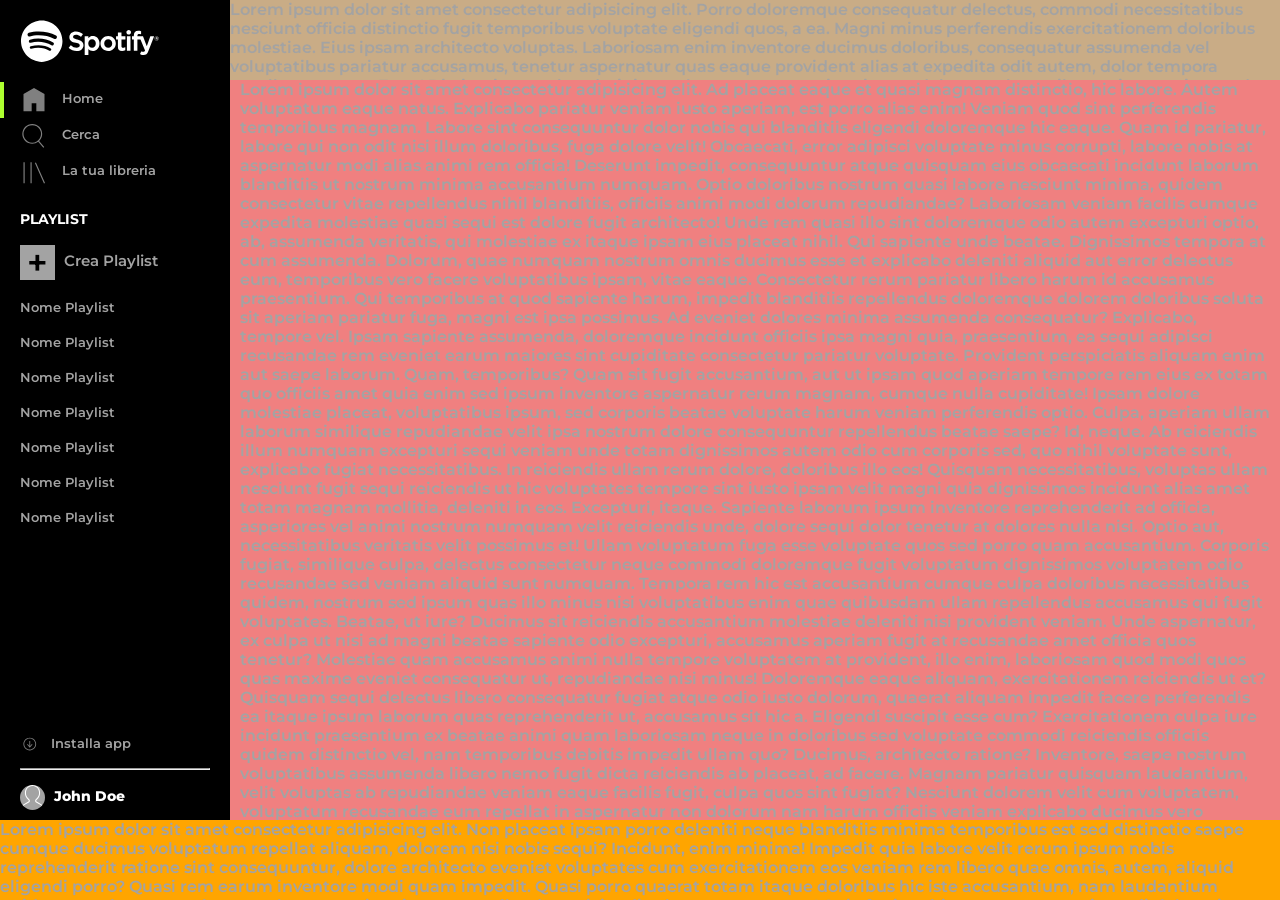
==== commit cebc3a23: "Navigation Menu completed" ====
--- a/index.html
+++ b/index.html
@@ -26,107 +26,159 @@
         <main class="flex-container">
             
             <!-- Navigation Menu -->
-            <nav>
-                Lorem ipsum dolor sit amet consectetur adipisicing elit. Commodi illo quibusdam consectetur vitae? Soluta vel recusandae facilis nihil voluptatibus iste fuga, quis commodi omnis doloribus, nisi a, eveniet perferendis libero.
-                Recusandae saepe vel asperiores soluta cumque officia magni deleniti id provident rem molestias impedit ex voluptatibus libero accusamus praesentium consequuntur, explicabo mollitia omnis numquam reprehenderit placeat! Vel cumque aut quos.
-                Error perferendis sunt, adipisci ducimus culpa beatae. Cupiditate nisi accusantium accusamus, delectus ea expedita sed molestiae quae porro voluptates ab. Fuga quas quia modi. Aut ab nam laborum. Facere, dicta.
-                Quia velit, magnam qui illum, cum explicabo minus assumenda adipisci sed quo soluta quaerat ullam molestias beatae officia quod, magni provident ducimus temporibus consequuntur laudantium voluptas dolores culpa consequatur. Totam?
-                Qui illo iure blanditiis reiciendis natus, atque pariatur veritatis consectetur maxime incidunt, distinctio aut ducimus? Quaerat quidem accusamus qui eius repellat laborum, excepturi ipsa iure, esse inventore amet. Maiores, sint?
-                Nemo voluptatum sapiente dignissimos quo deserunt aspernatur dolor veritatis placeat sint repudiandae fugit recusandae mollitia dicta vero molestiae sunt dolores, odio minima consectetur eos reprehenderit quasi ducimus temporibus. Suscipit, rem!
-                Inventore praesentium harum soluta reiciendis modi aut reprehenderit mollitia, magnam deleniti iusto obcaecati est nihil consequatur laboriosam tempore neque doloribus eveniet laudantium! Eos ut culpa cupiditate. Tempora voluptas minus et?
-                Minima at maxime fuga esse illo, iusto ducimus eum perspiciatis, odit cum a aut aliquam earum animi corporis neque? Temporibus dicta omnis, doloremque voluptatem nesciunt rerum corrupti quidem unde aliquid.
-                Iste cumque perspiciatis molestiae eos architecto. Ducimus magni, molestias natus deserunt dolorem minus at placeat perferendis ut optio consequuntur adipisci beatae atque libero voluptatem cum fuga, recusandae autem rem laboriosam!
-                Magnam, cum eveniet architecto doloremque eaque officiis iusto accusamus, cumque commodi dolores veniam eum temporibus aperiam illo laudantium quia quae modi eligendi illum praesentium quaerat nemo. At atque odit et?
-                Accusantium, esse? Laborum tempore assumenda dolores eius, placeat fuga rerum. Earum, facilis officiis vel, numquam aperiam tenetur sit cupiditate eius facere neque eum repudiandae natus culpa eveniet deleniti unde rerum?
-                Veniam ut consectetur molestiae, voluptates repellat autem sunt quia error a in architecto ipsum esse ipsa iste consequatur soluta harum eveniet hic distinctio ad tenetur, aspernatur animi. Reprehenderit, aspernatur tempore?
-                Soluta cumque culpa, corrupti voluptatibus doloremque, accusamus eaque ut alias quidem, laudantium maiores aliquid ducimus voluptates. Voluptatibus reprehenderit blanditiis quaerat. Eius laboriosam ratione sapiente explicabo, similique suscipit nostrum eligendi dolor!
-                Cum nam doloribus asperiores at modi quos officia minima sapiente hic minus facere accusantium qui ipsum, blanditiis ut esse temporibus quo illum illo est tempora. Omnis cumque id doloremque animi.
-                Suscipit nesciunt aut inventore ut quo tempore provident officiis, voluptas possimus at quidem, corporis fugit cum vel nemo doloremque earum et? Voluptates consectetur sed ratione. Nam deserunt eligendi odit magnam.
-                Autem nobis nulla praesentium optio nisi sequi corrupti perferendis recusandae natus ea pariatur odit veritatis, illo soluta? Dignissimos, distinctio debitis? Ab sunt, eligendi hic architecto ut expedita cum asperiores sint?
-                Provident blanditiis nisi neque officiis quasi atque odit nulla fugiat est nostrum obcaecati amet qui quibusdam id explicabo, aspernatur quos autem velit excepturi consectetur hic porro! Quidem nemo et dolorum!
-                Cumque, ipsam? Pariatur, facere aut molestias numquam, vero reprehenderit inventore aperiam quasi dolorum suscipit totam eaque beatae, at exercitationem! Debitis pariatur dolorum nihil expedita voluptatem asperiores officiis itaque iusto dolore!
-                Unde dignissimos eveniet vel quo obcaecati? Cupiditate repudiandae itaque fugit temporibus, saepe corporis quos eaque. Reiciendis, incidunt minima repudiandae, ducimus laudantium temporibus quaerat quo neque ex adipisci at labore nam.
-                Nam impedit recusandae corrupti perspiciatis! Minus temporibus illo assumenda, repudiandae ex dignissimos suscipit illum vitae debitis asperiores aut nam dolorem adipisci laboriosam beatae unde earum expedita dolor est architecto ducimus.
-                Aliquam, debitis? Reiciendis at provident quibusdam explicabo in expedita totam placeat ab doloremque iusto, recusandae amet et molestias, exercitationem, porro facilis quisquam iste nam consequatur consectetur dolorum tenetur minus excepturi?
-                Fugit possimus dicta tempore, a eum sequi voluptatum sunt laborum magnam quaerat enim consectetur reprehenderit accusantium nostrum error eaque inventore explicabo adipisci obcaecati, quas officia natus? Itaque quasi praesentium esse.
-                Dolorem ipsa ipsum soluta, facilis minus nostrum voluptatibus vero illum omnis nobis dolor quasi deleniti dolore numquam, voluptates error iste sequi tenetur beatae exercitationem a! Repellendus maiores rerum rem fugit.
-                Voluptatum non sit beatae deserunt ipsam pariatur qui? Aliquid est quod odit incidunt rerum ducimus, reiciendis nobis earum fugiat cupiditate quidem illum eum excepturi optio? Aliquam quaerat beatae deleniti quis.
-                Repudiandae ducimus mollitia, beatae similique eos debitis dolores harum quam officia pariatur? Nemo architecto animi mollitia adipisci neque dolorem sequi est voluptatibus dolorum, voluptate aut, facilis commodi dignissimos. Atque, magni!
-                Nihil veritatis ex eius, quis consectetur ducimus placeat eligendi deserunt expedita perferendis fugit tempore facere ad animi? Quidem molestiae magnam officiis ipsam rerum in dolores provident earum distinctio aliquid. Nam?
-                Optio, facere est architecto fugiat harum debitis dolorem error quibusdam earum enim accusantium commodi quaerat natus totam eius, et asperiores velit! Similique velit, dolorem excepturi nostrum sed atque labore voluptatem.
-                Totam esse explicabo sequi sapiente eius omnis corporis id non quasi mollitia reiciendis cumque nesciunt ut laboriosam maxime sint, sed molestias dolor iure! Error accusantium eligendi accusamus nulla culpa sapiente.
-                Quis asperiores beatae ab cum omnis, veritatis nulla at repudiandae voluptates illo magni harum repellendus doloremque culpa molestias tempore blanditiis, nobis fugit tempora. Ea adipisci nisi quibusdam minus! Aperiam, tempore!
-                Iusto molestiae error atque modi earum delectus molestias fuga officiis sequi ex nihil quod aperiam incidunt iure amet expedita soluta tempore laborum, ipsam eligendi. Consequuntur fuga quaerat repellat dolores labore.
-                Quasi est illo dicta aliquam totam. Eius soluta eveniet minus laborum cumque quis, amet rem quo. Sunt, natus autem! Obcaecati voluptas rem ducimus unde sapiente quod vero tempora quibusdam temporibus?
-                Recusandae maxime deleniti hic eos, ea eum expedita cumque impedit nobis praesentium possimus minima at illum sint quis excepturi. Dolores inventore distinctio sapiente natus architecto voluptatibus porro officiis laudantium obcaecati?
-                Fugiat, corrupti est, asperiores laboriosam tenetur iusto et odit minima quae suscipit porro accusantium magnam magni explicabo atque vitae cupiditate eum perspiciatis modi laborum, nostrum ut. Porro suscipit tempore optio?
-                Magni dolore vero earum aut excepturi nihil, distinctio quae sit libero aspernatur. Consequuntur excepturi iusto ut quisquam est nostrum minima rem sequi quae, quibusdam repellendus id unde reprehenderit harum tempora.
-                Amet consequatur nulla dicta voluptatibus ab ratione beatae vitae, vero tenetur ullam rerum. Enim rem fugit aperiam rerum, blanditiis alias, est quis necessitatibus delectus ipsa quibusdam commodi ratione excepturi veniam.
-                Quisquam accusantium delectus culpa incidunt veniam possimus sed ab repellat ipsam vel quam expedita doloremque, similique consequatur facere sit doloribus eius. Animi vero magnam tempora, a fuga qui. Labore, illum.
-                Error esse odit repellendus hic, tempora fugiat beatae, nesciunt voluptates deserunt officiis aliquid nulla aspernatur possimus perferendis enim quis assumenda veniam, accusantium consequatur illo reprehenderit? Nobis quod incidunt excepturi ea?
-                Totam esse natus neque voluptate ratione? Nesciunt odit delectus quae. Error natus consectetur corporis suscipit quod hic debitis! Sint enim consectetur rem ipsa ab maiores autem officiis architecto in ut!
-                Earum magnam repellat sunt et exercitationem officiis, saepe temporibus! Culpa porro a eligendi tempore voluptate. Fuga, consectetur, temporibus provident vero iste quo consequuntur similique eos distinctio, quas quos et aliquam!
-                Nostrum quidem dolor in optio cum nesciunt tempore exercitationem reiciendis. Explicabo maiores quae quaerat sint, quidem repellat fugiat laudantium similique temporibus. Architecto fugiat nostrum distinctio rem recusandae delectus, pariatur laudantium.
-                Rem, aut! Numquam vel eius est modi, vitae sunt itaque magnam quibusdam omnis officia beatae reprehenderit natus consequuntur asperiores reiciendis culpa mollitia fugiat explicabo rem libero illo nemo! Corporis, officia.
-                Nobis odit aperiam modi adipisci quia aut dolorum explicabo consequuntur, delectus totam error perferendis sunt consequatur. Cupiditate a voluptates nemo nesciunt excepturi animi, debitis officia iste, molestias voluptate aperiam nam?
-                Nisi aperiam qui iure asperiores ipsa, sequi officia deserunt commodi optio, quisquam sit dicta voluptatibus laboriosam ipsam ut eveniet quidem, maiores id quos quam voluptates eius corrupti. Dolor, ad distinctio.
-                Dolor error, deserunt quasi, ratione aliquam placeat aspernatur modi ab nobis excepturi laboriosam. Ullam ipsam ex blanditiis, aspernatur deleniti ut facilis et culpa fugiat in nemo natus ratione odit. Fugiat.
-                Assumenda exercitationem sed sequi repellendus iste facilis consectetur. Porro ipsum molestias nesciunt labore dolores quas id! Corrupti magnam aperiam minima fuga obcaecati facere, quidem vero recusandae, sunt, eius id omnis?
-                Exercitationem, mollitia atque soluta ipsum sapiente, vitae, maiores inventore cum dignissimos ratione aut architecto! Repellendus, modi numquam, voluptatum veritatis iusto perferendis dolor iure commodi possimus quibusdam suscipit, facilis exercitationem laborum.
-                Omnis mollitia veritatis eos totam id? Officiis saepe nam architecto ex veritatis id, sapiente itaque quisquam, explicabo optio incidunt sunt reprehenderit laudantium omnis ea debitis dolore iusto minima consequatur necessitatibus.
-                Autem hic velit necessitatibus nesciunt quidem aperiam eveniet nihil, voluptatum accusamus ab consequatur ea eaque ratione doloremque, sunt cupiditate, optio odit tempore assumenda quae cum veritatis amet. Cum, temporibus cupiditate.
-                Distinctio dolore incidunt excepturi, praesentium suscipit numquam dolorem natus magnam omnis ducimus veritatis perspiciatis exercitationem facere sint totam quasi et quibusdam sapiente similique minus vel! Soluta similique nostrum ea corrupti.
-                Repudiandae sequi sit ea ipsam amet eaque exercitationem mollitia accusamus corrupti numquam odio deleniti ratione, assumenda, accusantium at aperiam, et optio. Explicabo exercitationem natus similique. Quis a iste culpa officia.
-                Accusamus dicta harum, dolorem eius nihil itaque odit eveniet quas, consequatur hic quam error sit quo atque explicabo laudantium, odio recusandae sapiente quasi doloremque a. Deserunt quasi cupiditate optio harum.
-                Maxime aspernatur reprehenderit quos suscipit amet blanditiis? Sit nostrum provident cum ipsum laudantium placeat ipsam commodi pariatur sequi autem tempore, dolore illum, nihil blanditiis nisi soluta veniam minus velit consequatur!
-                Incidunt repellendus est adipisci maxime, modi harum iure ut amet ipsum inventore fugit sit id distinctio, perferendis explicabo suscipit eum non! Placeat praesentium quam exercitationem doloremque recusandae ratione quidem impedit.
-                Eaque architecto aliquid excepturi facilis similique veritatis, necessitatibus voluptates odio possimus officiis temporibus reprehenderit laboriosam velit adipisci qui doloremque quas nulla esse deserunt sint. Quidem nemo neque iusto cumque. Repellendus?
-                Ullam tenetur fugiat harum assumenda, rerum esse illo commodi perspiciatis alias ipsa. Quas fugit eligendi quia odit laborum, deleniti ut placeat molestias repudiandae dolore dolor ipsa quasi cumque adipisci eos?
-                Et facilis vel quibusdam culpa. Voluptates hic, beatae sit harum, officia enim ab doloribus nihil odit obcaecati consectetur iure amet excepturi quos? Quasi facilis eveniet autem molestias reiciendis harum rem.
-                Quam sed excepturi perferendis unde corrupti consequatur, doloremque quos nisi natus fugiat suscipit vero voluptate, velit nihil. Molestias eligendi ex beatae iste, neque necessitatibus aliquam quisquam culpa autem repellendus molestiae?
-                Soluta nemo illo eum odit facilis! Quam incidunt, maxime minima quasi sequi labore rerum consequuntur id officiis, iure a debitis quisquam cum ducimus magni similique doloribus rem obcaecati quis fugiat.
-                Perspiciatis a explicabo vel veniam, minus nemo sit reiciendis optio delectus debitis sint quos cum veritatis accusamus architecto ipsum, magnam inventore vitae dignissimos repellat aliquam ut illum! Nam, maxime recusandae.
-                Nisi dolor itaque impedit nulla eos perspiciatis laboriosam beatae sit voluptatum iusto, libero, animi expedita blanditiis et quisquam doloribus iste qui, repellat a ea rerum! Voluptate in animi tenetur quidem.
-                Dolore, nam? Error doloribus iusto ut. Quam rem corrupti, vel nulla labore vitae voluptatem maiores placeat facere suscipit assumenda repellendus temporibus, tempore error nihil iusto nemo aperiam fugit, omnis maxime!
-                Saepe sed velit, recusandae praesentium dolore numquam quod aut nulla debitis dolorum iste impedit deserunt harum animi ex excepturi eveniet repellat, vero ipsam, ab ducimus labore. Quia cupiditate doloribus atque.
-                Quod fugit minima architecto dolor ipsam, omnis amet nostrum quia corrupti nobis excepturi hic quaerat a rem cupiditate esse laboriosam error quo praesentium nemo cum explicabo iste earum officiis? Repudiandae.
-                Nihil ducimus quam animi vero reiciendis molestiae deserunt qui cumque beatae! Quas ut incidunt aut illum! Possimus omnis dolore explicabo voluptates, rerum doloribus ipsa esse voluptate distinctio, aliquam atque. Quaerat!
-                Nam laboriosam expedita vitae? Quo tenetur unde, rerum, earum consequuntur voluptate assumenda praesentium nostrum modi fugit iure id qui officiis reiciendis ut excepturi rem, architecto non. Laborum ex impedit consequatur.
-                Possimus illum facere mollitia itaque harum hic saepe suscipit, omnis quod. Officia eligendi maxime, eum cumque dolorem accusamus mollitia. Sequi, odit eligendi ipsa quae natus maiores ut repudiandae tempore temporibus!
-                Velit officiis quia, quos distinctio dolorum ipsam incidunt eligendi sint quod deleniti iure beatae libero inventore deserunt? Libero labore vitae nesciunt perferendis explicabo harum dolorem provident, tempora ad debitis. Laborum?
-                Illum culpa dolore quidem commodi natus consequuntur incidunt nesciunt delectus repellat molestias similique dolores dicta iure quibusdam, suscipit rem, est excepturi, eum in vero sit asperiores eos et. Dignissimos, pariatur.
-                Exercitationem perferendis libero quidem, similique obcaecati quaerat maiores praesentium, corrupti, corporis nemo placeat tempore minima molestias ullam quisquam? Voluptatem alias quisquam debitis earum adipisci? Quo exercitationem at amet voluptates quibusdam.
-                Distinctio aliquam sunt corporis dignissimos, quisquam assumenda molestias blanditiis corrupti rerum laudantium nihil beatae velit impedit temporibus vero recusandae veritatis. Architecto alias doloribus autem natus facere officia tempore corporis unde!
-                Doloribus ab nisi similique vitae ea dolorum amet voluptatum, eius voluptatem exercitationem quas in consequatur repudiandae magnam earum vel, porro qui suscipit nostrum molestias a obcaecati nam. Impedit, accusamus molestias.
-                Iure pariatur voluptatum, tempora odio maiores vitae nemo eos amet dignissimos repellat ut facere nobis sint, eaque itaque. Soluta voluptas optio iusto illo iure aut illum odit temporibus aliquam esse!
-                Quam id a dolor corrupti quasi neque fuga enim commodi dignissimos assumenda corporis similique repudiandae deleniti maiores in debitis obcaecati quod et, quaerat cum expedita dolorum officiis voluptatibus quisquam! Deleniti.
-                Temporibus consectetur fugiat quod, molestiae blanditiis autem, culpa fugit itaque illo sit aliquam quos. Impedit voluptate iusto, ducimus ipsa excepturi quod et velit consequatur sunt vitae ea dolorem! Asperiores, nostrum.
-                Nulla sunt accusamus, itaque qui necessitatibus tenetur animi cum suscipit impedit unde ex, ab nostrum dolore pariatur voluptatum in error numquam tempora reiciendis sequi ipsum architecto sed harum enim. Tenetur.
-                Saepe qui tempore labore aperiam reiciendis architecto nihil quos laboriosam magni? Neque excepturi debitis soluta molestiae. Ipsum quidem, placeat explicabo debitis recusandae distinctio nam ducimus magni molestias, quasi totam itaque?
-                Et, eos. Cum animi eum adipisci incidunt, quae, qui suscipit accusantium reprehenderit in quaerat commodi recusandae eveniet laboriosam nam dolores iure. At nisi quas eligendi quisquam ipsa consequatur esse reiciendis.
-                Sint earum quae magni porro possimus dicta quas temporibus ea animi error quisquam cumque maiores corporis quos doloribus, sunt hic optio voluptatem facilis? Nisi, neque rem molestias temporibus amet quos?
-                Nam soluta, distinctio dolores nostrum enim debitis beatae eius facere consectetur eaque. Eos perferendis quae eveniet voluptatum rem quibusdam tempora, vitae necessitatibus a, dolorem excepturi sint magnam vero quaerat pariatur.
-                Magnam vero placeat nihil similique facere ipsa temporibus ipsam delectus maxime impedit deleniti, cum sint praesentium iste, repellat atque quo sed dignissimos. Molestiae aliquid consequatur, repellat inventore quia magnam assumenda!
-                Tempore reiciendis culpa dolorem! Eius commodi vel sapiente, consectetur aut voluptatum quis totam reprehenderit dolorem iusto asperiores odio natus enim ducimus illum voluptatem, quos explicabo, consequuntur ipsam dolore harum nobis!
-                Aliquid, eum adipisci. Non dolore aut adipisci aspernatur nisi amet eos deleniti dicta animi eveniet, ut odio illo voluptate voluptatum labore possimus repellat excepturi nostrum error illum! Iusto, harum quasi.
-                Nostrum rerum inventore deleniti laboriosam aspernatur. Possimus pariatur itaque quisquam, voluptatum quis odio voluptas, debitis tenetur mollitia nobis fugiat cupiditate sunt impedit adipisci ipsa autem eaque dolore, ducimus ea porro!
-                Laudantium, vitae expedita voluptatibus veritatis vero nemo reiciendis quos facere. Ex perspiciatis architecto quasi magni quisquam voluptatibus deserunt assumenda itaque placeat modi, aperiam omnis quis similique quas atque porro magnam.
-                Animi deserunt fuga non sit porro earum voluptas inventore, quidem voluptate repellat dolore magnam excepturi deleniti reiciendis laborum? Animi, odio. Quibusdam fugit quidem dicta consequatur accusamus sunt minima unde dolorem.
-                Voluptas, itaque voluptates? Placeat, architecto repellendus. Optio ipsam culpa dignissimos ipsum nemo doloribus atque aut iste saepe vero non maxime explicabo praesentium itaque sunt tempore numquam fugit, debitis autem eos?
-                Cumque qui, veritatis perferendis at quisquam quibusdam saepe voluptates aliquam officia adipisci incidunt velit unde debitis expedita eaque, assumenda voluptate autem aperiam nobis nam. Soluta inventore animi unde itaque ea.
-                Reiciendis dicta officiis fugiat aliquid, dignissimos blanditiis sit, quisquam doloribus cum voluptates necessitatibus, expedita tenetur odit consequuntur dolor aperiam qui sed odio cumque eligendi earum dolorum laborum ab quaerat! Magnam.
-                Amet doloremque minus voluptates libero illo eaque commodi, facere sequi alias eos autem quaerat iusto qui perspiciatis ut porro maxime sunt officiis ipsam, rem praesentium eligendi eum nihil. Laborum, praesentium!
-                Debitis nam quo eius corporis hic vero? Laborum, sapiente voluptatibus atque nemo illum quas rem a eaque, placeat cumque porro alias vitae ullam numquam excepturi, tempora quae rerum laboriosam aut!
-                Eos blanditiis sapiente, atque minima saepe inventore consectetur cumque culpa eligendi id ipsam nesciunt! Ipsum saepe enim animi. Cupiditate natus, sed nostrum nihil cum omnis quis laboriosam velit at explicabo.
-                Similique eaque consectetur ea rem minima quia, optio soluta dolorem a molestias odit amet perspiciatis dolores incidunt delectus eius quasi placeat facilis, quaerat corrupti sit reiciendis voluptates? Repellat, voluptas sed!
-                Blanditiis tenetur cum dolorem maxime nostrum minima, et eos quisquam excepturi sed veritatis velit ullam, id iusto dolores tempore maiores pariatur quia nobis voluptas nesciunt quae nam error numquam. Nobis.
-                Officia, iure. Possimus ab ut voluptatem eligendi delectus mollitia, pariatur, exercitationem perferendis beatae similique eveniet nisi nam assumenda ipsa veniam est tempore optio, quis labore distinctio dignissimos nulla totam! Atque.
-                Ipsa, perferendis? Eos harum sit mollitia minus, aut suscipit, praesentium, fugit odit corrupti aperiam error rerum est ratione unde. Unde dolorem velit officia necessitatibus incidunt obcaecati cumque dolores est sequi.
-                Neque alias, consequuntur tenetur suscipit dolor ipsam doloremque magnam ratione quo. Dolorem accusantium vero, consequuntur ut laboriosam expedita repellat blanditiis optio veritatis id numquam molestiae, ea nobis, autem impedit est.
-                Facilis, dicta enim aliquid iure nihil unde laboriosam quo voluptas, quod autem culpa nam vero modi quibusdam facere sit atque iusto nostrum odit minus fuga voluptate perspiciatis id nemo? Asperiores.
-                Recusandae, itaque commodi repudiandae culpa temporibus quisquam sequi saepe ipsam, obcaecati tempora perspiciatis ipsum id impedit sunt doloribus? Amet facere reiciendis animi, doloribus aut commodi dolores rerum iure voluptatem laborum?
-                Quis minima facere ad distinctio illum eligendi unde, qui numquam labore est laboriosam, debitis nihil? Dolorem illum consequatur tempora totam quam consequuntur voluptatem veritatis ducimus autem, consectetur quasi aliquam eligendi!
-                Dignissimos tempore vitae inventore nam repudiandae consectetur quaerat est, aliquid quibusdam placeat officiis sed aspernatur voluptatem cumque accusamus nihil repellat, earum labore et quo deleniti. Consequuntur voluptate voluptatem nam qui!
+            <nav id="navigation-menu" class="flex-container">
+
+                <!-- Logo -->
+                <div class="logo">
+                    <img src="img/logo.svg" alt="Logo Spotify">
+                </div>
+
+                <!-- Menu -->
+                <ul class="main-menu">
+
+                    <!-- Item -->
+                    <li class="active-item">
+                        <a href="#">
+                            <img src="img/home.svg" alt="Home icon">
+                            Home
+                        </a>
+                    </li>
+
+                    <!-- Item -->
+                    <li>
+                        <a href="#">
+                            <img src="img/search.svg" alt="Search icon">
+                            Cerca
+                        </a>
+                    </li>
+
+                    <!-- Item -->
+                    <li>
+                        <a href="#">
+                            <img src="img/libreria.svg" alt="Library icon">
+                            La tua libreria
+                        </a>
+                    </li>
+                </ul>
+
+                <!-- Playlist -->
+                <h2>PLAYLIST</h2>
+
+                <ul class="playlist-menu">
+                    <li class="create-item">
+                        <a href="#">
+                            <span>+</span>
+                            Crea Playlist
+                        </a>
+                    </li>
+                    
+                    <!-- Item -->
+                    <li>
+                        <a href="#">Nome Playlist</a>
+                    </li>
+                    
+                    <!-- Item -->
+                    <li>
+                        <a href="#">Nome Playlist</a>
+                    </li>
+                    
+                    <!-- Item -->
+                    <li>
+                        <a href="#">Nome Playlist</a>
+                    </li>
+                    
+                    <!-- Item -->
+                    <li>
+                        <a href="#">Nome Playlist</a>
+                    </li>
+                    
+                    <!-- Item -->
+                    <li>
+                        <a href="#">Nome Playlist</a>
+                    </li>
+                    
+                    <!-- Item -->
+                    <li>
+                        <a href="#">Nome Playlist</a>
+                    </li>
+                    
+                    <!-- Item -->
+                    <li>
+                        <a href="#">Nome Playlist</a>
+                    </li>                    
+                </ul>
+
+                <!-- User Area -->
+                <div class="user-area">
+
+                    <!-- Install App -->
+                    <a class="install-app" href="#">
+                        <img src="img/download.svg" alt="Download icon">
+                        Installa app
+                    </a>
+
+                    <hr>
+
+                    <!-- User Profile -->
+                    <a class="user-profile" href="#">
+                        <span>
+                            <img src="img/profile.svg" alt="Profile Icon">
+                        </span>
+                        John Doe
+                    </a>
+                </div>
+            </nav>
+
+            <!-- Main Menu: Mobile XS (max-width: 600px) -->
+            <nav id="navigation-menu-xs" class="mobile-xs flex-container">
+
+                <!-- Menu -->
+                <ul>
+
+                    <!-- Item -->
+                    <li>
+                        <a href="#">
+                            <img src="img/logo-small.svg" alt="Logo small Spotify">
+                        </a>
+                    </li>
+
+                    <!-- Item -->
+                    <li>
+                        <a href="#">
+                            <img src="img/home.svg" alt="Home icon">
+                        </a>
+                    </li>
+
+                    <!-- Item -->
+                    <li>
+                        <a href="#">
+                            <img src="img/search.svg" alt="Search icon">
+                        </a>
+                    </li>
+
+                    <!-- Item -->
+                    <li>
+                        <a href="#">
+                            <img src="img/libreria.svg" alt="Library icon">
+                        </a>
+                    </li>
+                </ul>
+
+                <!-- User Area -->
+                <div class="user-area">
+
+                    <!-- Install App -->
+                    <a class="install-app" href="#">
+                        <img src="img/download.svg" alt="Download icon">
+                    </a>
+
+                    <!-- User Profile -->
+                    <a class="user-profile" href="#">
+                        <span>
+                            <img src="img/profile.svg" alt="Profile Icon">
+                        </span>
+                    </a>
+                </div>
             </nav>
 
             <!-- Main Content -->
--- a/css/style.css
+++ b/css/style.css
@@ -10,6 +10,8 @@
 
 body {
     font-family: 'Montserrat', sans-serif;
+    color: #a3a3a3;
+    font-weight: 600;
 }
 
 img {
@@ -31,7 +33,7 @@
 
 .app-wrapper {
     width: 100%;
-    height: calc(100vh - 100px);
+    height: 100vh;
 }
 
 .flex-container {
@@ -41,40 +43,152 @@
 
 /* MAIN */
 main {
-    height: 100%;
+    height: calc(100vh - 80px);
     width: 100%;
 }
 
-/* MAIN > Navigation Menu*/
-nav {
-    width: 250px;
+/* MAIN > Navigation Menu */
+#navigation-menu,
+#navigation-menu-xs {
+    width: 230px;
     overflow-y: hidden;
-
-    /* TEST */
-    background-color: lightblue;
-}
-
-/* MAIN > Main Content*/
+    background-color: black;
+    font-size: 0.8rem;
+    flex-direction: column;
+}
+
+#navigation-menu-xs {
+    display: none;
+}
+
+#navigation-menu .logo {
+    padding: 20px;
+}
+
+#navigation-menu .logo img {
+    width: 140px;
+}
+
+#navigation-menu ul.main-menu {
+    margin-bottom: 20px;  
+}
+
+#navigation-menu ul.main-menu li {
+    padding: 4px 20px;
+}
+
+#navigation-menu ul.main-menu li.active-item {
+    border-left: 4px solid #adff2f;
+    padding-left: 16px;
+}
+
+#navigation-menu ul.main-menu li a {
+    vertical-align: middle;
+}
+
+#navigation-menu ul.main-menu li a img {
+    width: 28px;
+    display: inline-block;
+    margin-right: 10px;
+    vertical-align: middle;
+    opacity: 0.5;
+}
+
+#navigation-menu h2 {
+    font-size: 14px;
+    font-weight: 700;
+    color: white;
+    margin-bottom: 7px;
+    padding-left: 20px;  
+}
+
+#navigation-menu ul.playlist-menu {
+    flex-grow: 1;
+    overflow-y: auto;
+}
+
+#navigation-menu ul.playlist-menu li {
+    padding: 10px 20px;
+}    
+
+#navigation-menu ul.playlist-menu li.create-item {
+    font-size: 15px;
+}
+
+#navigation-menu ul.playlist-menu li.create-item span {
+    font-size: 35px;
+    background-color: #a3a3a3;
+    color: black;
+    display: inline-block;
+    width: 35px;
+    height: 35px;
+    text-align: center;
+    line-height: 35px;
+    vertical-align: middle;
+    margin-right: 5px;
+}
+
+#navigation-menu .user-area {
+    padding: 10px 20px;
+}
+
+#navigation-menu .user-area a.install-app img {
+    width: 17px;
+    display: inline-block;
+    margin-right: 10px;
+    vertical-align: middle;
+    opacity: 0.5;
+}
+
+nav .user-area a.user-profile span {
+    font-size: 35px;
+    background-color: #a3a3a3;
+    color: black;
+    display: inline-block;
+    width: 25px;
+    height: 25px;
+    text-align: center;
+    line-height: 35px;
+    vertical-align: middle;
+    margin-right: 5px;
+    border-radius: 50%;
+    overflow: hidden;    
+}
+
+#navigation-menu .user-area a.user-profile {
+    color: white;
+    font-size: 14px;
+    font-weight: 800; 
+}
+
+#navigation-menu .user-area a.user-profile span img {
+    object-fit: cover;    
+}
+
+#navigation-menu .user-area hr {
+    margin: 15px 0;
+    border-width: 1px;
+}
+
+/* MAIN > Main Content */
 #main-content {
-    width: calc(100% - 250px);
+    width: calc(100% - 230px);
     height: 100%;
     overflow-y: auto;
-    padding: 110px 10px 10px;
+    padding: 80px 10px 10px;
 
     /* TEST */
     background-color: lightcoral;
 }
 
-/* MAIN > Upgrade Bar*/
+/* MAIN > Upgrade Bar */
 #upgrade-bar {
     position: fixed;
     top: 0;
     right: 0;
-    width: calc(100% - 250px);
-    height: 100px;
+    width: calc(100% - 230px);
+    height: 80px;
     overflow-y: hidden;
-
-    /* TEST */
     background-color: rgba(144, 238, 144, 0.4);
 }
 
@@ -82,7 +196,108 @@
 /* FOOTER */
 footer {
     background-color: orange;
-    height: 100px;
+    height: 80px;
     overflow-y: hidden;
 
-}+}
+
+
+/********************
+    MEDIA QUERIES
+********************/
+
+
+/******* DESKTOP - LG *******/
+@media screen and (min-width: 1101px) {
+    
+    /* MAIN > Navigation Menu */
+
+}
+
+
+/******* TABLET - MD *******/
+@media screen and (max-width: 1100px) {
+    
+    /* MAIN > Navigation Menu */
+    
+}
+
+
+/******* MOBILE - S *******/
+@media screen and (max-width: 700px) {
+    
+    /* MAIN > Navigation Menu */
+    
+}
+
+
+/******* MOBILE - XS *******/
+@media screen and (max-width: 600px) {
+    
+/* MAIN */
+
+main {
+    height: calc(100vh - 70px);
+    width: 100%;
+}
+
+/* MAIN > Navigation Menu */
+
+#navigation-menu {
+    display: none;
+}
+
+#navigation-menu-xs {
+    width: 40px;
+    display: flex;
+    padding: 10px;
+    justify-content: space-between;
+    align-items: center;
+}
+
+#navigation-menu-xs ul li:first-child {
+    padding-bottom: 10px;
+    opacity: 1;
+}
+
+#navigation-menu-xs ul li {
+    padding-bottom: 10px;
+    opacity: 0.8;
+}
+
+#navigation-menu-xs .user-area {
+    padding: 0;
+    flex-direction: column;
+    align-items: center;
+}
+
+#navigation-menu-xs .user-area a.install-app img {
+    width: 14px;
+    opacity: 0.5;
+    margin-right: 0;
+    margin-bottom: 20px;
+}
+
+#navigation-menu-xs .user-area a.user-profile span {
+    width: 20px;
+    height: 20px;
+    margin-right: 0;
+}
+
+/* MAIN > Main Content */
+#main-content {
+    width: calc(100% - 40px);
+}
+
+/* MAIN > Upgrade Bar */
+#upgrade-bar {
+    width: calc(100% - 40px);
+    height: 70px;
+}
+
+/* FOOTER */
+
+footer {
+    height: 70px;
+}
+}
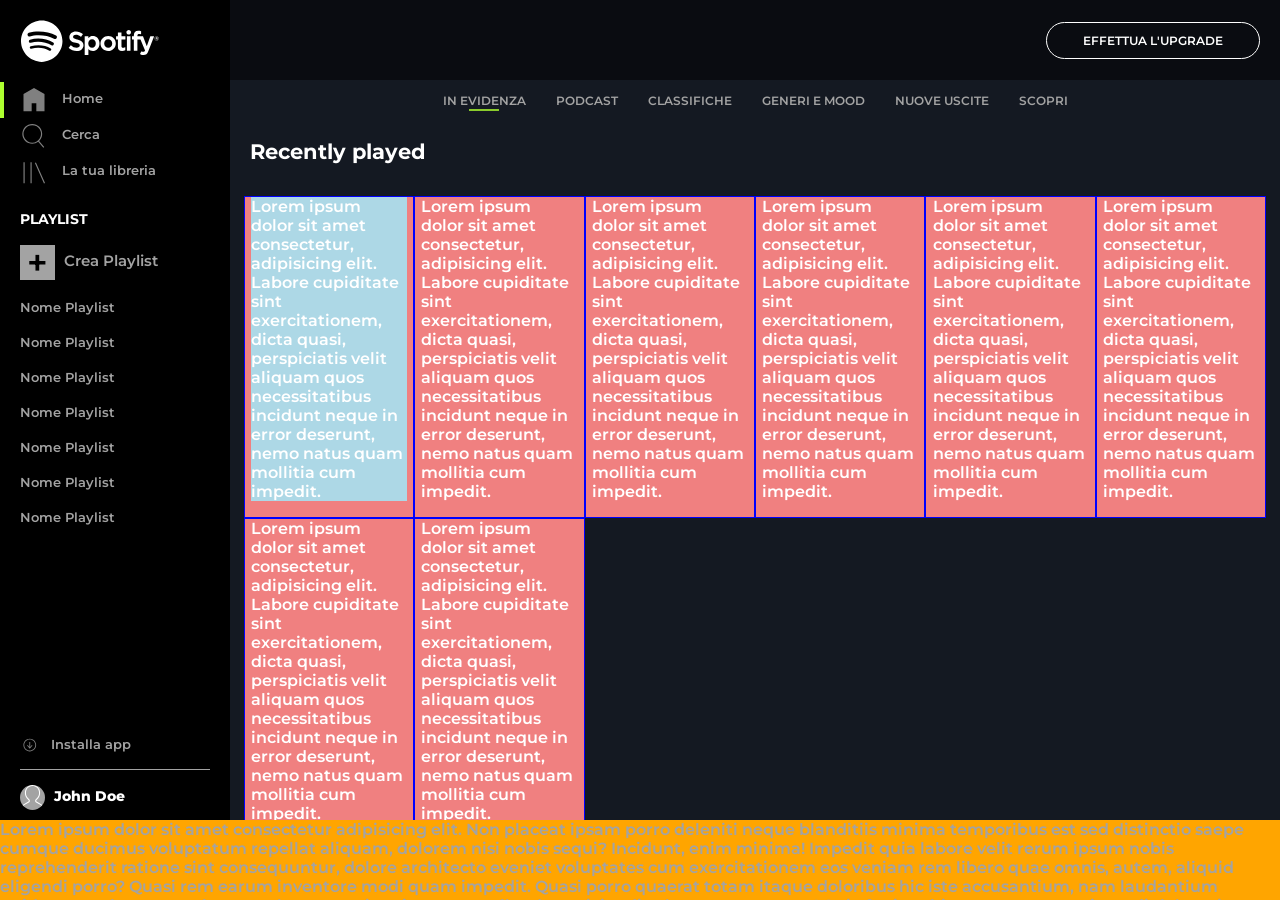
==== commit 80942dda: "Layout Main Content completed" ====
--- a/index.html
+++ b/index.html
@@ -37,7 +37,7 @@
                 <ul class="main-menu">
 
                     <!-- Item -->
-                    <li class="active-item">
+                    <li class="current">
                         <a href="#">
                             <img src="img/home.svg" alt="Home icon">
                             Home
@@ -183,210 +183,75 @@
 
             <!-- Main Content -->
             <div id="main-content">
-                Lorem ipsum dolor sit amet consectetur adipisicing elit. Ad placeat eaque et quasi magnam distinctio, hic labore. Autem voluptatum eaque natus. Explicabo pariatur veniam iusto aperiam, est porro alias enim!
-                Veniam quod sint perferendis temporibus magnam. Labore sint consequuntur dolor nobis qui blanditiis eligendi doloremque hic eaque. Quam id pariatur, labore qui non odit nisi illum doloribus, fuga dolore velit!
-                Obcaecati, error adipisci voluptate minus corrupti, labore nobis at aspernatur modi alias animi rem officia! Deserunt impedit, consequuntur atque quisquam eius obcaecati incidunt laborum blanditiis ut nostrum minima accusantium numquam.
-                Optio doloribus nostrum quasi labore nesciunt minima, quidem consectetur vitae repellendus nihil blanditiis, officiis animi modi dolorum repudiandae? Laboriosam veniam facilis cumque expedita molestiae quasi sequi est dolore fugit architecto!
-                Unde rem quasi illo sint doloremque odio autem excepturi optio, ab, assumenda veritatis, qui molestiae ex itaque ipsam eius placeat nihil. Qui sapiente unde beatae. Dignissimos tempora at cum assumenda.
-                Dolorum, quae numquam nostrum omnis ducimus esse et explicabo deleniti aliquid aut error delectus eum, temporibus vero facere voluptatibus ipsam, vitae eaque. Consectetur rerum pariatur libero harum id accusamus praesentium.
-                Qui temporibus at quod sapiente harum, impedit blanditiis repellendus doloremque dolorem doloribus soluta sit aperiam pariatur fuga, magni est ipsa possimus. Ad eveniet dolores minima assumenda consequatur? Explicabo, tempore vel.
-                Ipsam sapiente assumenda, doloremque incidunt officiis ipsa magni quia, praesentium, ea sequi adipisci recusandae rem eveniet earum maiores sint cupiditate consectetur pariatur voluptate. Provident perspiciatis aliquam enim aut saepe laborum.
-                Quam, temporibus? Quam sit fugit accusantium, aut ut ipsam quod aperiam tempore rem eius ex totam quo officiis amet quia enim sed ipsum inventore aspernatur rerum magnam, cumque nulla cupiditate!
-                Ipsam dolore molestiae placeat, voluptatibus ipsum, sed corporis beatae voluptate harum veniam perferendis optio. Culpa, aperiam ullam laborum similique repudiandae velit ipsa nostrum dolore consequuntur repellendus beatae saepe? Id, neque.
-                Ab reiciendis illum numquam excepturi sequi veniam unde totam dignissimos autem odio cum corporis sed, quo nihil voluptate sunt, explicabo fugiat necessitatibus. In reiciendis ullam rerum dolore, doloribus illo eos!
-                Quisquam necessitatibus, voluptas ullam nesciunt fugit sequi reiciendis ut hic voluptates tempore sint iusto ipsam velit magni quia dignissimos incidunt alias amet totam magnam mollitia, deleniti in eos. Excepturi, itaque.
-                Sapiente laborum ipsum inventore reprehenderit ad officia, asperiores vel animi nostrum numquam velit reiciendis unde, dolore sequi dolor tenetur at dolores nulla nisi. Optio aut, necessitatibus veritatis velit possimus et!
-                Ullam voluptatum fuga esse voluptate quos sed porro quam accusantium. Corporis fugiat, similique culpa, delectus consectetur neque commodi doloremque fugit voluptatum dignissimos voluptatem odio recusandae sed veniam aliquid sunt numquam.
-                Tempora rem hic est accusantium cumque culpa doloribus necessitatibus quidem, nostrum sed ipsum quas illo minus nisi voluptatibus enim quae quibusdam ullam repellendus accusamus qui fugit voluptates. Beatae, ut iure?
-                Ducimus sit reiciendis accusantium molestiae deleniti nisi provident veniam. Unde aspernatur, ex culpa ut nisi ad magni beatae sapiente odio excepturi, accusamus aperiam fugit at recusandae amet officia quos tenetur?
-                Molestiae quam accusamus animi nulla tempore voluptatem at provident, illo enim, laboriosam quod modi quos quas maxime eveniet consequatur ut, repudiandae nisi minus! Doloremque eaque aliquam, exercitationem reiciendis ut et?
-                Quisquam sequi delectus libero consequatur fugiat atque odio iusto dolorum, quaerat aliquam impedit facere perferendis ea itaque ipsum laborum quas reprehenderit ut, accusamus sit hic a. Eligendi suscipit esse cum?
-                Exercitationem culpa iure incidunt praesentium ex beatae animi quam laboriosam neque in doloribus sed voluptate commodi reiciendis officiis quidem distinctio vel, nam temporibus debitis impedit ullam quo? Ducimus, architecto ratione?
-                Inventore, saepe nostrum voluptatibus assumenda libero nemo fugit dicta reiciendis ab placeat, ad facere. Magnam pariatur quisquam laudantium, velit voluptas ab repudiandae veniam eaque facilis fugit, culpa quos sint fugiat?
-                Nesciunt dolorem velit cum voluptatem, voluptatum recusandae eum repellat in aspernatur non dolorum nam harum officiis veniam explicabo ducimus vero dignissimos dolor adipisci aliquid fugit quibusdam eligendi incidunt? Amet, deleniti!
-                Ut atque nihil sunt culpa voluptatem excepturi laboriosam mollitia aliquam odio aperiam nulla alias quam, repellendus autem ab esse suscipit nostrum provident pariatur saepe? Reprehenderit ea labore explicabo fugiat ipsum!
-                Cupiditate, doloremque repellat debitis ab rerum, tenetur fugiat quos, quaerat deserunt libero dolores ducimus ullam asperiores. Doloremque qui nesciunt ut nam ullam non optio a labore fuga, exercitationem praesentium aut!
-                Quis, vero perspiciatis inventore, ipsum nisi tenetur tempora fuga nihil officia et excepturi mollitia reiciendis, exercitationem dolorem vel obcaecati provident culpa commodi impedit facilis doloribus itaque. Quidem nesciunt culpa maiores.
-                Ipsam ab quidem consectetur placeat voluptatibus. Ea sed tempore iste atque dolore in, optio saepe natus laborum sunt autem exercitationem alias ad suscipit id iure quod eveniet aperiam, explicabo mollitia.
-                Incidunt rerum tempore, asperiores accusamus consequuntur necessitatibus esse iusto. Perspiciatis ipsam eligendi maiores commodi soluta nisi eos similique, voluptatum nesciunt quisquam quas dolores? Doloribus provident error repellat, ipsum obcaecati distinctio!
-                Quis deleniti quas veniam blanditiis officia hic, est vel corrupti doloremque porro esse, tempore excepturi enim nemo eos. Quo quaerat adipisci reprehenderit architecto nesciunt, tenetur neque! Magnam aliquid rem nam!
-                At eum consequuntur voluptatibus beatae temporibus vitae id sit, enim reiciendis eaque nesciunt, obcaecati aliquam, expedita dicta natus pariatur ratione dolorum quod mollitia corrupti sequi! Veritatis tempora necessitatibus earum. Eligendi?
-                Nobis, temporibus totam voluptatum placeat, excepturi fuga esse officiis necessitatibus doloribus vitae non exercitationem quaerat odit dolor omnis, minima hic magni aliquam assumenda a harum incidunt dolores corporis. Cumque, reprehenderit!
-                Unde aperiam quas voluptatem officia eaque soluta dicta? Commodi nemo obcaecati quos recusandae quibusdam reprehenderit sit quasi tempora quas ea aspernatur ipsa quisquam ex nobis nihil temporibus totam, perferendis aliquam.
-                Reprehenderit earum quaerat vitae facere est. Impedit laborum corporis tenetur quo rerum! Suscipit, architecto explicabo officia mollitia ab unde. Architecto explicabo labore ratione nesciunt sequi eaque ipsam sed hic exercitationem.
-                Temporibus consectetur maxime maiores quam earum inventore, eveniet amet dolore itaque dolorum qui odit at repellat laudantium exercitationem dolorem non a! Doloribus quidem, inventore corporis velit totam similique fugiat at.
-                Aut explicabo autem et laboriosam, ullam dicta cumque? Quas et rem quia dolorem! Obcaecati accusamus officia iure explicabo incidunt doloribus, corrupti ut magnam. Velit culpa temporibus nemo delectus suscipit recusandae.
-                Veritatis, aliquid non perferendis qui necessitatibus ea eligendi consequuntur id sit. Minus exercitationem dolor optio ratione pariatur consequatur, hic reprehenderit doloribus amet expedita, in, perferendis iure libero. Optio, odit quam!
-                Dignissimos commodi expedita sint, maiores officia optio distinctio aut aliquam inventore consequuntur accusantium dicta id, vitae earum, reprehenderit repellendus qui? Pariatur consequatur iusto, voluptatum commodi similique a autem exercitationem ipsa.
-                Accusamus saepe alias repellendus soluta incidunt accusantium sed nam assumenda dolore amet? Ullam iste, aspernatur, repellendus a neque distinctio, odio consequuntur recusandae soluta blanditiis vero tempora voluptatibus similique repudiandae ducimus?
-                Architecto id sint voluptas, corrupti tenetur neque! Exercitationem libero quidem necessitatibus numquam accusamus, officia reprehenderit cumque error magnam mollitia consectetur adipisci? Cum rerum iste magnam deserunt dicta officiis omnis dolorem.
-                Provident magnam autem vero temporibus eaque voluptatum tenetur saepe, beatae dolores neque cum asperiores veniam a nobis, quos dolorum nostrum dolore possimus. Expedita ullam autem debitis molestiae nulla exercitationem quod.
-                Amet nesciunt autem culpa molestias odit vero saepe veniam reiciendis odio a? Sed magni, impedit incidunt quod laudantium quo esse nesciunt, odit, consequuntur praesentium tempora illo ullam iusto tempore nihil.
-                Repellat quae sunt commodi vel a maxime expedita dolor itaque officia temporibus consequuntur, quos corporis quas accusantium cum provident aliquid illum veritatis velit sed modi! Temporibus maxime cum alias doloribus.
-                Error repellendus omnis magni voluptas quos eum ut dolor alias tempora maxime, facilis, pariatur ipsum soluta mollitia possimus amet aspernatur! Saepe vitae enim quae rem? Placeat quod mollitia doloremque dolorum?
-                Fuga qui doloremque neque similique modi optio? Quas, cumque aut tempore maiores eaque ratione aspernatur, inventore exercitationem repudiandae voluptatibus suscipit quis corporis illo nulla dignissimos! Enim architecto sequi perferendis eius.
-                Soluta quidem corrupti id porro ad velit nesciunt officia ipsam, deleniti quia assumenda eveniet, inventore aliquam veniam doloremque adipisci vero vel necessitatibus sunt. Quasi natus vel odio vero illo fugiat!
-                Hic praesentium tempore in totam reprehenderit, accusantium debitis perspiciatis veniam doloribus et, ab nemo alias voluptatem nam necessitatibus porro cupiditate omnis earum sed voluptas placeat officiis minima non. Magnam, ullam.
-                Quisquam quaerat numquam molestiae eaque iure. Maiores excepturi doloremque possimus veritatis optio sapiente eveniet praesentium illo blanditiis voluptatum! At dolorum consectetur corrupti optio obcaecati fuga assumenda recusandae tempore. Culpa, eveniet.
-                Temporibus excepturi assumenda inventore, culpa debitis obcaecati adipisci beatae dolores mollitia reiciendis ut repellat ratione, labore numquam dolorum harum dignissimos ab esse earum consectetur. Sit ea natus aspernatur quia magni.
-                Quae tempore ad itaque dolorem ducimus id maxime alias voluptas possimus adipisci in velit maiores ipsa, beatae eius facere debitis, perspiciatis recusandae laborum fugit! Natus culpa repellendus dolor enim quos.
-                Earum autem facilis, natus, magnam repellat necessitatibus modi, reiciendis sint ab magni similique illum obcaecati unde vero ex eum. Quod explicabo minus voluptatibus facilis id! Magnam incidunt sed deserunt est.
-                Sapiente quo non aliquam? Iusto sunt, distinctio labore vero animi temporibus. Ipsam quasi, officia placeat voluptatibus quibusdam ducimus eaque provident magnam itaque maxime vero, dolores quas. Sapiente recusandae debitis consequatur.
-                Voluptates quod animi, rerum iste possimus laborum ipsa excepturi error eaque reprehenderit architecto! Repellat, nostrum facere. Quam asperiores fuga ex, debitis fugit possimus facilis laborum, vero, eum optio placeat provident?
-                Perspiciatis incidunt magnam beatae placeat repudiandae facere enim nisi eum ea consequatur, velit, possimus ipsam eaque id officiis fugiat accusantium quae in soluta asperiores cupiditate voluptates ducimus molestias ad. Nulla?
-                Dolores quaerat obcaecati est ut sapiente tenetur autem voluptatibus quod, architecto fugit dignissimos ipsum, debitis dolore aliquid officia! Minima iste perspiciatis dolores quas debitis. Dolorem debitis praesentium ex. Quas, assumenda?
-                Autem numquam quos, aspernatur expedita reprehenderit quam velit labore tenetur atque rem maiores earum, blanditiis vero aliquam ad enim, culpa non molestias aliquid esse officia facilis amet dolor? Possimus, culpa.
-                Commodi, voluptatem. Omnis, vitae accusamus. Unde facere optio sequi aperiam ad minima sint, voluptates vel commodi laborum, id consectetur, modi atque provident reiciendis. Repellat corrupti blanditiis delectus eaque fugit esse?
-                Dicta voluptate beatae omnis autem quidem laboriosam adipisci pariatur, dolorum est corporis voluptatem dignissimos at eveniet ratione quos incidunt quas minus saepe eius. Quaerat saepe officiis architecto, rem quis possimus!
-                Architecto quia laudantium asperiores quod. Nesciunt soluta laborum excepturi dicta quo architecto odit nisi modi amet, aperiam exercitationem aspernatur, omnis cumque rerum nemo illo nam. Dolorem modi tempora non voluptas!
-                Consequatur, praesentium qui sapiente culpa ducimus ab, molestiae ratione aspernatur tempora ipsum repellat. Qui ea nisi incidunt voluptate porro minus ipsam dignissimos sunt optio, harum sit saepe delectus nulla voluptatibus?
-                Earum, cumque perspiciatis. Laudantium accusantium odit voluptatum? Ipsum vero quasi excepturi hic consequatur, repellendus officiis aspernatur dolore dolores exercitationem eveniet repellat, accusamus nostrum? Nihil amet distinctio sapiente quibusdam quasi nulla.
-                Nemo nesciunt voluptatem voluptatibus neque qui totam quia expedita voluptatum asperiores porro, non tempore hic perspiciatis suscipit, accusantium omnis fugit aut nam quaerat soluta officia itaque quam eius natus! Eius.
-                Eaque repudiandae iure, quisquam iste autem odio quis laboriosam ratione, eveniet consequatur facilis quia unde doloribus impedit neque quam voluptates, magni cum aliquid asperiores molestiae necessitatibus ad. Saepe, cumque reiciendis.
-                Nostrum tenetur debitis omnis, pariatur tempore qui in consequatur inventore aspernatur. Repellendus in alias quisquam quidem dolore veniam rerum amet cumque itaque laudantium quam quo a asperiores, facere sequi expedita.
-                Id sapiente dolores aut facere similique impedit, voluptates sunt repellendus dolor dolore itaque a suscipit rerum incidunt pariatur officia repellat tempore adipisci, accusantium tempora autem ratione voluptatum! Animi, voluptates eveniet.
-                Non, est vitae laudantium quisquam quas dignissimos ullam sunt molestiae! Beatae aliquid nisi maiores error quisquam optio aperiam labore nesciunt, ipsa debitis! Quas impedit dolores quo recusandae voluptates aliquid blanditiis.
-                Dolor quos quasi eligendi. Architecto minus iste quaerat repellendus ullam. Excepturi architecto magnam, voluptatibus nulla assumenda ipsam placeat, nam recusandae rem doloribus fugiat? Asperiores, explicabo a assumenda suscipit aut temporibus.
-                Minima asperiores reiciendis voluptatem cum suscipit autem dolore possimus quo voluptatibus quaerat magni, distinctio omnis tenetur dolorem ipsam, blanditiis iure iste consectetur expedita quod mollitia sed? Non atque autem tempora.
-                Asperiores accusantium amet facilis fugiat et! Facilis, voluptas? Ut, exercitationem inventore odit quo autem debitis, est, dolor rem delectus dignissimos molestias nesciunt animi qui neque repellat ullam. Adipisci, distinctio consequatur!
-                Magnam aliquam dolorum sequi optio facere quibusdam blanditiis adipisci voluptatem facilis? Doloribus dolorem alias, nesciunt minus hic soluta atque aspernatur esse! Distinctio neque ex quae provident consequatur esse accusamus in.
-                Provident, asperiores. Cumque excepturi ut error suscipit quos maxime magni perspiciatis repudiandae sapiente. Adipisci molestias accusantium quia id sunt aut omnis, dicta inventore, reprehenderit eveniet et eaque ex, qui vel!
-                Quos, reprehenderit. Velit doloremque non ut ab rem, facere rerum amet quaerat consequuntur, officia exercitationem repudiandae illo tempora maxime praesentium dolorum ducimus suscipit? Quas magnam adipisci inventore mollitia numquam incidunt!
-                Natus earum illum nulla perferendis vitae similique, eos possimus officiis reiciendis veritatis nemo! Provident fugit ullam sint odit vitae ab, voluptates excepturi qui explicabo incidunt tenetur assumenda nulla dolorum? Recusandae.
-                Nobis eaque labore placeat ducimus et explicabo beatae unde dolorem! Quos soluta minima amet quam, maxime sint molestiae, rerum ullam tempora hic, deleniti totam reprehenderit libero quidem possimus magni. Quisquam!
-                Iste sunt illo distinctio, voluptates delectus obcaecati nisi tenetur voluptas odit maiores consectetur iure excepturi pariatur sequi placeat quidem, quisquam repellat facere dicta facilis sit quam aut nam. Quaerat, illum.
-                Sint, architecto maiores quod fugiat quidem harum est eum sapiente dolor perspiciatis? Dolorum nostrum nobis dolores illo, nemo ipsa magnam, dolor provident itaque quam iste nisi distinctio voluptate in voluptatum?
-                Ea deserunt officiis, repudiandae perferendis expedita corporis natus ex! Temporibus similique itaque obcaecati velit veniam illum tempora quis dolore nemo, sed atque sit omnis totam qui aspernatur! Nemo, adipisci repellendus.
-                Corporis facilis nemo modi tenetur harum qui corrupti aut deleniti a sit perferendis natus, rerum numquam tempore eum! Eaque maxime neque corporis facilis? A voluptates eveniet itaque consequuntur maiores eum!
-                Nam inventore non, voluptatibus maxime recusandae voluptas adipisci eaque quisquam facere eius suscipit deserunt placeat culpa sapiente dicta quam. Laudantium fuga est possimus suscipit quidem similique, quo debitis maxime aut!
-                Neque voluptatibus, eum minus voluptatem enim quibusdam possimus incidunt vel recusandae! Sit laborum odio exercitationem vitae iste tempora mollitia velit, nobis soluta autem doloribus eum debitis obcaecati dicta quas natus.
-                Est tenetur eveniet quos iure cum vitae nobis minima necessitatibus totam voluptas maiores aliquid sed voluptate repellat facere, quam beatae illum dolorem aut voluptatum doloremque ipsam natus nesciunt nemo? Dignissimos?
-                Repudiandae laborum animi iusto ex totam autem exercitationem ipsa quos atque doloremque sit illo reprehenderit molestiae similique cumque libero quam tempore laudantium placeat nesciunt quod, iure, deleniti quidem. Velit, nobis.
-                Ducimus sit animi itaque incidunt blanditiis laboriosam consequatur in dicta ut atque doloremque, vel rem quos cum optio, provident quas necessitatibus porro reiciendis cumque non suscipit, veritatis totam tempora. Illum!
-                Ducimus, asperiores itaque. Magni ea, sed dicta culpa laborum in dolore doloribus pariatur provident, deserunt cumque commodi consectetur cum animi architecto voluptates aperiam itaque! Necessitatibus veniam labore quod harum laudantium?
-                Voluptate atque repellendus nihil saepe sint quam asperiores, sed nemo culpa ipsum accusantium optio voluptates quae non! Perspiciatis praesentium harum quis, optio, explicabo debitis amet accusamus facilis voluptate veritatis ipsa!
-                Maiores ducimus vero veniam consequuntur debitis, sit voluptatum voluptate accusantium, fuga commodi corporis ipsam possimus. Nulla minus esse voluptatem animi laudantium libero eveniet est, amet similique optio eligendi magni quod!
-                Delectus amet ratione inventore nisi earum suscipit maiores qui in dolores exercitationem similique possimus eaque nemo, quod iusto voluptatum, iure illo, veritatis dolor quos cum. Obcaecati tempore excepturi expedita eum.
-                Reprehenderit expedita eveniet error culpa dolor voluptate officia velit. Modi consequuntur similique, cumque tempore possimus doloremque non beatae perferendis porro eos quisquam aliquid vitae nulla officiis architecto veritatis expedita dolorum.
-                Provident, distinctio. Ab, doloribus? Eius rerum quidem quia. Distinctio, laudantium libero reiciendis quam beatae accusantium repellendus, magnam ab sit voluptas odit veniam iste fuga eligendi, numquam quod! Eius, ad repudiandae.
-                Nobis saepe, reiciendis dolorem at asperiores est quibusdam necessitatibus aliquid quidem iusto quis et corporis delectus esse quia reprehenderit nostrum neque ipsam obcaecati! Consequuntur, labore quo dicta natus tempore magni.
-                Nobis quod vitae voluptatem quae cumque quis ex, similique perferendis amet, maiores quam repudiandae debitis! Nesciunt atque deleniti sint dolorem ipsum saepe, laborum accusamus id, incidunt optio aliquam praesentium inventore?
-                At repellendus repudiandae magnam libero ratione a. Numquam delectus fugiat quo provident dolore expedita iure voluptas animi! Impedit, accusamus ipsam consequatur explicabo at vel quibusdam, unde nostrum numquam nulla similique?
-                Architecto modi dignissimos aliquam optio. Eum impedit amet, voluptates tenetur, aperiam suscipit aliquid mollitia obcaecati itaque doloribus nesciunt eos, dolorem vero eaque cum soluta hic provident dolor dolorum a repudiandae.
-                Ad voluptates eaque dolore dignissimos sit, suscipit illum veniam fugiat aliquid delectus eum obcaecati rerum iure dolorum deserunt voluptate autem inventore eligendi cupiditate nemo temporibus recusandae. Laboriosam velit est enim.
-                Asperiores in excepturi voluptatibus pariatur nobis. Temporibus unde eaque velit sapiente doloremque cum fuga tempore rem autem laboriosam esse repudiandae, accusamus distinctio et fugiat labore odio, perspiciatis facere dolore corrupti!
-                Porro ab eveniet adipisci consequatur minus ad rerum quo minima laborum natus. Neque placeat molestiae quam, hic officiis consequuntur. Sed dignissimos non dolore dolorem veniam quibusdam nemo nam molestiae labore.
-                Numquam soluta labore placeat incidunt inventore dolorum fugit voluptate facere rerum reiciendis, possimus hic officiis illo odit ratione. Deserunt voluptatum aspernatur optio provident hic voluptatibus tenetur, nulla eos consequatur magnam.
-                Provident aut quis dolorum excepturi doloribus voluptate minima perspiciatis architecto impedit modi ipsam eligendi numquam, asperiores rem illum quo labore. Soluta nihil vel doloribus id quas placeat labore eaque deserunt?
-                Sit cum vero dolor, nihil recusandae quaerat odio unde alias, quod nostrum minima! Commodi voluptas blanditiis aliquid molestiae, perspiciatis, debitis magnam porro, ducimus reiciendis non aliquam nobis minima molestias nisi.
-                Non unde nesciunt, cupiditate architecto asperiores odit dignissimos magni laborum maiores modi impedit accusantium doloremque fugit, eveniet voluptatibus atque porro aut iure rerum harum veritatis praesentium illo! Nam, debitis corrupti?
-                Maiores consequatur necessitatibus et sequi! Repellat aut error necessitatibus voluptatem ea esse tempora, est odio temporibus consequatur ipsam et soluta possimus cumque quod labore optio veritatis. Doloremque officia voluptas modi.
-                Earum nam sapiente dolorem provident perferendis molestiae, quaerat, et tenetur omnis aspernatur sunt saepe modi praesentium fugiat. Libero, vel obcaecati? Eos voluptates, nostrum numquam nemo iusto corporis veniam sunt nihil.
-                Ipsum earum iusto illo temporibus officia nihil dolorum ratione quaerat assumenda minima ipsa in dolor, ex odio debitis dolore? Inventore reiciendis ducimus ad incidunt id distinctio blanditiis odio ipsum maxime!
+
+                <!-- Menu -->
+                 <nav>
+                     <ul class="flex-container">
+                         <li><a class="current" href="#">IN EVIDENZA</a></li>
+                         <li><a href="#">PODCAST</a></li>
+                         <li><a href="#">CLASSIFICHE</a></li>
+                         <li><a href="#">GENERI E MOOD</a></li>
+                         <li><a href="#">NUOVE USCITE</a></li>
+                         <li><a href="#">SCOPRI</a></li>
+                     </ul>
+                 </nav>
+                 
+                <!-- Section -->
+                <section>
+                    <h2>Recently played</h2>
+
+                    <!-- All Items -->
+                    <div class="columns flex-container">
+
+                        <!-- Item -->
+                        <div class="col">
+                            <div class="card">
+                                Lorem ipsum dolor sit amet consectetur, adipisicing elit. Labore cupiditate sint exercitationem, dicta quasi, perspiciatis velit aliquam quos necessitatibus incidunt neque in error deserunt, nemo natus quam mollitia cum impedit.
+                            </div>
+                        </div>
+
+                        <!-- Item -->
+                        <div class="col">
+                            Lorem ipsum dolor sit amet consectetur, adipisicing elit. Labore cupiditate sint exercitationem, dicta quasi, perspiciatis velit aliquam quos necessitatibus incidunt neque in error deserunt, nemo natus quam mollitia cum impedit.
+                        </div>
+
+                        <!-- Item -->
+                        <div class="col">
+                            Lorem ipsum dolor sit amet consectetur, adipisicing elit. Labore cupiditate sint exercitationem, dicta quasi, perspiciatis velit aliquam quos necessitatibus incidunt neque in error deserunt, nemo natus quam mollitia cum impedit.
+                        </div>
+
+                        <!-- Item -->
+                        <div class="col">
+                            Lorem ipsum dolor sit amet consectetur, adipisicing elit. Labore cupiditate sint exercitationem, dicta quasi, perspiciatis velit aliquam quos necessitatibus incidunt neque in error deserunt, nemo natus quam mollitia cum impedit.
+                        </div>
+
+                        <!-- Item -->
+                        <div class="col">
+                            Lorem ipsum dolor sit amet consectetur, adipisicing elit. Labore cupiditate sint exercitationem, dicta quasi, perspiciatis velit aliquam quos necessitatibus incidunt neque in error deserunt, nemo natus quam mollitia cum impedit.
+                        </div>
+
+                        <!-- Item -->
+                        <div class="col">
+                            Lorem ipsum dolor sit amet consectetur, adipisicing elit. Labore cupiditate sint exercitationem, dicta quasi, perspiciatis velit aliquam quos necessitatibus incidunt neque in error deserunt, nemo natus quam mollitia cum impedit.
+                        </div>
+
+                        <!-- Item -->
+                        <div class="col">
+                            Lorem ipsum dolor sit amet consectetur, adipisicing elit. Labore cupiditate sint exercitationem, dicta quasi, perspiciatis velit aliquam quos necessitatibus incidunt neque in error deserunt, nemo natus quam mollitia cum impedit.
+                        </div>
+
+                        <!-- Item -->
+                        <div class="col">
+                            Lorem ipsum dolor sit amet consectetur, adipisicing elit. Labore cupiditate sint exercitationem, dicta quasi, perspiciatis velit aliquam quos necessitatibus incidunt neque in error deserunt, nemo natus quam mollitia cum impedit.
+                        </div>
+                    </div>
+                </section>    
+                
             </div>
 
             <!-- Upgrade Bar -->
-            <div id="upgrade-bar">
-                Lorem ipsum dolor sit amet consectetur adipisicing elit. Porro doloremque consequatur delectus, commodi necessitatibus nesciunt officia distinctio fugit temporibus voluptate eligendi quos, a ea. Magni minus perferendis exercitationem doloribus molestiae.
-                Eius ipsam architecto voluptas. Laboriosam enim inventore ducimus doloribus, consequatur assumenda vel voluptatibus pariatur accusamus, tenetur aspernatur quas eaque provident alias at expedita odit autem, dolor tempora repellat nostrum. Fuga!
-                Distinctio reprehenderit iste voluptate accusantium ipsam dolores, voluptatibus quisquam iusto ad praesentium sapiente, porro nesciunt eius libero a, aut maiores corrupti aspernatur animi. Totam optio cumque vero culpa unde nesciunt?
-                Consequuntur rem ullam aut adipisci commodi magnam facere odit inventore reprehenderit nobis suscipit, aliquid accusantium! Sequi distinctio dolores explicabo modi dolore sapiente, nobis earum necessitatibus provident, asperiores ipsam consequuntur ad.
-                Labore nesciunt molestias alias odio consequatur tenetur, deleniti quam fugiat voluptatem totam. Sequi aperiam, sed maiores, sint nulla deleniti magnam explicabo amet beatae, adipisci deserunt? Voluptate quae molestias harum ullam.
-                Incidunt, nobis? Tempora incidunt magni voluptatum voluptatem sint ullam officiis voluptas. Neque iure veritatis fuga, ad, nihil quasi rem minus explicabo placeat unde architecto exercitationem ex quaerat ullam a! Laboriosam.
-                Sapiente quae quis quia consequatur dolor laudantium quidem, similique voluptates non rerum vitae dolores commodi sint suscipit. Earum, omnis! Provident nam nobis sed illo dolores quasi nisi saepe error odit.
-                Adipisci alias sed neque exercitationem enim itaque dolorem? Provident ipsam nisi dicta, rem nobis culpa earum est et itaque ullam reiciendis a debitis similique exercitationem aspernatur quae quidem iste perferendis!
-                Aspernatur dolorem architecto vel nulla earum. Animi, eaque. Libero modi dicta similique! Iusto fuga dignissimos ullam itaque illo, magni tenetur vero perferendis ut deleniti omnis molestias, voluptatem alias fugit delectus.
-                Reiciendis minus, deserunt tenetur rerum quis reprehenderit quos debitis? Nam quis omnis aspernatur aliquid a, asperiores commodi minus eligendi natus doloribus quae, illo ad possimus, cupiditate esse culpa eaque nisi!
-                Necessitatibus explicabo, harum molestias dolore, commodi, rerum obcaecati assumenda fugiat perferendis ut dolorem? Aperiam enim dignissimos excepturi quia iure tempora vitae possimus, ipsum quos sit voluptatem, error exercitationem blanditiis facere!
-                Laborum enim ratione mollitia quae nobis quam tenetur iure iste esse expedita possimus libero labore maxime recusandae necessitatibus voluptatum sequi excepturi, illum sunt nisi. Voluptates sapiente expedita a architecto non.
-                Atque labore deleniti illum consectetur repellat ipsam ipsum, quia provident tenetur, ea impedit maiores reiciendis, nemo est libero architecto. Porro ipsa facilis excepturi expedita quod dignissimos accusamus? Ea, obcaecati. Dolorem.
-                Cum dolorum accusamus fugiat ab laudantium asperiores, itaque autem aliquam officiis molestias neque magni nemo eligendi distinctio ut omnis nam quasi reiciendis rerum, earum quos atque iure veritatis tempore? Sequi?
-                Eos minus ad nisi magni, voluptate veritatis, corporis quibusdam expedita cumque assumenda repellat non iure voluptatum officiis. Laudantium, quaerat doloremque? Optio aperiam eligendi, pariatur nobis fugiat dolore rem possimus in?
-                Dolor aut, sequi praesentium, cumque molestiae doloremque rerum neque autem labore odio quia vero unde distinctio tenetur veritatis, quaerat atque rem temporibus et. Placeat laboriosam provident aliquid iure dolore repudiandae.
-                Sunt aperiam iure facere delectus iste excepturi non amet deleniti laboriosam nam, veritatis voluptas minima, rem, consequuntur voluptatibus iusto id accusamus praesentium quae cum dolores obcaecati repellat dignissimos? Ipsam, voluptates?
-                Fugiat atque aliquid tenetur, accusantium quaerat modi, deleniti optio veritatis sequi repellat alias sunt ipsam inventore sed quam, asperiores corporis laudantium iure voluptatem. Quasi laboriosam, dolorem praesentium nisi pariatur labore?
-                Dicta soluta necessitatibus porro tempore, tenetur, inventore possimus sit expedita quis exercitationem temporibus fuga vel! Qui reiciendis, ipsa dignissimos quibusdam modi explicabo. Facilis voluptas sit eveniet autem, quasi asperiores cupiditate.
-                Laudantium laboriosam ut eaque dicta voluptatibus quibusdam incidunt soluta. Libero magnam similique consequuntur, pariatur nemo, porro molestias placeat nostrum aperiam veniam ducimus modi non blanditiis deserunt omnis debitis dolore nobis.
-                Dicta doloribus, necessitatibus ullam nihil dolorem tempore, possimus ipsam, deleniti aliquid harum architecto incidunt. Qui ullam voluptas quasi explicabo fuga dolorum iure, maiores minima dolor, sit vero. Eligendi, quibusdam quis.
-                Explicabo modi porro dolorum quidem culpa quos neque sint consequatur, commodi sit? Exercitationem pariatur ad, in quas excepturi odio officiis eveniet, quo voluptate, aliquam ab earum laborum soluta repudiandae tempora.
-                Adipisci officiis, harum molestias quasi in possimus, ullam veritatis quae earum pariatur totam, illum dolore nam! At cum distinctio ab esse incidunt voluptatum, quis perspiciatis numquam eum, quas eius laborum!
-                Quaerat voluptatibus quia et totam, cum sed magnam, quas repellendus id necessitatibus accusantium at rerum saepe nisi nam? Quisquam animi debitis nemo nam culpa suscipit amet. Accusantium quibusdam repellat numquam?
-                Animi ipsa placeat similique, omnis aut ab vitae fuga repellendus provident quisquam facilis eos culpa cupiditate doloribus id perferendis saepe quaerat a aperiam harum! Velit modi delectus atque placeat ex?
-                Alias vel praesentium reprehenderit impedit delectus a nesciunt, sint quo facilis odio pariatur quidem nobis at iure cum consequatur. Fuga nisi incidunt est debitis ipsa explicabo, commodi consequatur exercitationem quo?
-                Distinctio beatae expedita quos aliquid, quas, dolorem cum non commodi necessitatibus molestiae repellat. Facilis excepturi aliquid aperiam deserunt aut! Aliquam hic debitis, nostrum vero alias quis ducimus nisi aliquid officiis!
-                Inventore dolor repudiandae cumque fugiat odio quis. Veniam hic dolore, ad facilis, ea culpa in, earum aut reiciendis dolores veritatis maiores et! Voluptate laborum incidunt vero aut ipsa optio cumque.
-                Voluptatem deleniti distinctio provident et, magnam quas temporibus odit modi porro harum ex quisquam delectus, similique autem sed sequi! Consequatur, ut? Pariatur architecto veniam est, molestiae voluptatem praesentium ea fugit.
-                Odit repudiandae quam delectus cum necessitatibus voluptatem repellendus vitae laboriosam. Itaque, ducimus, blanditiis voluptate beatae atque possimus autem repellendus minima at recusandae quam saepe dicta similique doloribus voluptas, et illum?
-                Maxime dolor laudantium repudiandae harum, consequatur, voluptate maiores quo eveniet mollitia quidem laborum pariatur nisi culpa dolores optio iste enim facere sunt perspiciatis. Minus, id. Ex corporis soluta ratione non?
-                Illum consequuntur tenetur, quos aspernatur nesciunt explicabo voluptas sapiente asperiores sequi sit dolorum, molestiae inventore impedit officia nostrum vel earum harum. Vero, debitis corporis neque rerum provident dolor eum nemo!
-                Enim voluptates quasi accusamus illum corrupti blanditiis nostrum doloremque quos maiores explicabo minus cum excepturi, sunt cupiditate nihil, non fuga adipisci, quo optio cumque sed! Facilis fuga voluptate molestiae earum.
-                Voluptate sit iusto esse cum fugiat molestiae. Impedit ullam porro laudantium. Quidem voluptas libero minima excepturi, possimus dignissimos id iusto repudiandae error quisquam expedita aliquam. Deleniti dolorum dicta voluptate voluptates?
-                Provident natus cupiditate sed laudantium? Exercitationem, veritatis sunt similique cum dolores illum eligendi harum aut adipisci laboriosam. Similique neque dolor quidem labore consectetur. Modi, nostrum aut. Alias voluptatum odit a.
-                Veritatis dicta obcaecati molestias omnis aliquam voluptate! Repellat quaerat eum cupiditate perspiciatis dicta. Delectus consequuntur fugiat distinctio voluptates architecto, quo quos quisquam laborum libero vel dolorem, repellat fuga iure enim!
-                Molestiae maiores consequuntur corporis quasi tenetur esse velit tempore quidem. Nesciunt nisi molestias alias magnam provident officiis dolorem illo veniam minima ea architecto tenetur animi voluptates quibusdam, doloremque, sapiente aut.
-                Tenetur, molestias? Fugit consequuntur explicabo, dicta quos temporibus animi quaerat unde eaque reprehenderit soluta possimus voluptatum provident eveniet sunt tempore velit ipsa doloribus sapiente, in ratione quas expedita aperiam ad!
-                Repellat voluptatem dolorem quod eligendi, accusantium temporibus deleniti soluta corrupti porro eaque non quis aspernatur in itaque atque aliquam fugiat quos. Impedit tempore tenetur, molestias reiciendis quo officiis ipsum veniam.
-                Vitae dolore debitis iste eligendi similique sint suscipit nemo consectetur eos culpa. Ab nihil molestiae recusandae repellendus error odio ullam cupiditate corrupti asperiores, similique incidunt iure vero? Ipsam, natus animi!
-                Ducimus officiis nihil consectetur hic distinctio repellat enim vel voluptates voluptatibus. Repudiandae non dolor ab nesciunt cupiditate? Minus corrupti exercitationem provident maiores cupiditate dolores commodi sunt sapiente, rerum fugiat at!
-                Praesentium consequatur animi aliquam eos voluptate et consequuntur, qui architecto possimus culpa adipisci exercitationem voluptatum perferendis autem molestias temporibus assumenda eius, quis error debitis ipsa doloribus. Sit veritatis atque earum?
-                Quos nisi iure numquam modi recusandae et officiis ut nobis deserunt aliquid omnis aperiam inventore ad unde similique quis voluptatem cumque fugit nostrum non, vel minus doloribus facilis porro. A!
-                A eum dolore nemo obcaecati rerum provident amet sed eligendi sunt, perferendis laboriosam harum quia explicabo maxime ex adipisci eius asperiores saepe nostrum distinctio quos voluptatibus mollitia corrupti at. Officiis.
-                Tempore officia, perferendis repellendus exercitationem consequuntur dolore fugiat, totam reprehenderit eius laudantium laborum eum aliquam iure voluptate eligendi fugit omnis id. Nesciunt unde rem consequatur sint accusamus commodi excepturi ex.
-                Ut, dolor labore illum molestiae reprehenderit eveniet sint eligendi optio vero pariatur, alias neque aliquam maxime! Illum nulla iure accusamus optio molestias, consectetur sit reprehenderit dicta tempore eius laborum quo?
-                Perferendis minima aliquid mollitia facilis ullam quis excepturi reprehenderit voluptates architecto nulla sunt illum iure quasi eaque, in delectus. Consequatur, iusto hic obcaecati nobis minima nemo aliquid aut magnam soluta.
-                Provident, nulla. Autem minima nostrum voluptatem! Optio obcaecati mollitia, eveniet, sunt sapiente ipsam, esse aliquam hic dolorum deserunt molestiae? Laboriosam quae, beatae sequi cumque est reiciendis quas rem non sunt.
-                Repudiandae nostrum accusantium perspiciatis officiis fugiat. Qui officiis a, excepturi omnis unde exercitationem modi odio inventore perferendis dolores reprehenderit deleniti praesentium voluptas non eveniet quasi, minima sit culpa sequi cupiditate!
-                Debitis, unde voluptate! Rerum neque suscipit consectetur, odio natus quam ad, tempora libero sunt odit deleniti tenetur adipisci, veritatis quibusdam fugit. Libero delectus cupiditate officiis tempore a eius eligendi quibusdam?
-                Exercitationem dolore totam similique fugit, amet at commodi sint maiores delectus earum quaerat corporis, perferendis atque iure vel voluptatibus nobis asperiores obcaecati nulla deleniti modi unde voluptatum ipsum dicta. Facere.
-                Commodi velit ea, autem, rerum ipsum inventore aspernatur natus soluta unde quae atque architecto nemo reiciendis voluptatum molestias rem sapiente? Accusantium officiis quidem magnam aut, dicta officia suscipit minima a!
-                Magni nam accusantium cum optio voluptates beatae voluptate sequi obcaecati quis consectetur suscipit modi ipsum at dolorem est, et commodi. Provident praesentium voluptates error quam culpa quasi repudiandae! Blanditiis, debitis!
-                Tempora illum tempore, obcaecati ratione libero fugit adipisci molestias laborum veritatis dolorem similique veniam quos nesciunt consectetur error, aspernatur culpa? Voluptatem, nostrum. Eligendi, reiciendis? Necessitatibus quis illo ut itaque recusandae?
-                Corporis assumenda debitis autem. Cumque quas reprehenderit doloremque at eos itaque recusandae mollitia, cum et consequatur culpa quisquam voluptatum saepe! Nihil eligendi quis earum porro tenetur, vel eos molestiae veritatis!
-                Reprehenderit est illo, ratione a numquam molestiae? Unde mollitia iusto eveniet ipsum, sit soluta dignissimos, natus consectetur dolor corrupti aliquid magni, aliquam cumque voluptates. Omnis voluptatibus impedit mollitia deleniti sint.
-                Tempore tenetur iusto, nam vero unde incidunt quod itaque deserunt quibusdam vitae qui asperiores animi corrupti. Deserunt repellendus optio, accusantium amet in reiciendis exercitationem. Quo vel quisquam libero reprehenderit laborum!
-                Est nesciunt perspiciatis necessitatibus adipisci atque perferendis reiciendis laborum et. Fugit nesciunt earum maxime facere nulla veritatis ipsa, repellat quod blanditiis. Aperiam sequi, ratione veniam itaque neque accusamus id nobis.
-                Assumenda nemo est illo eligendi, dicta, nulla sequi quo nostrum itaque, dolorem tempore aperiam culpa soluta sit dignissimos corporis deserunt hic officia error accusamus rem fugit praesentium qui! Voluptatum, tenetur.
-                Expedita sequi ipsa aliquam ab quae, praesentium officia explicabo aliquid neque odit commodi suscipit vel pariatur sunt ratione, eius vitae! Ratione velit dolorum ipsam, illo animi culpa delectus laborum inventore?
-                Laudantium sint recusandae quo vitae culpa at accusamus aut. Numquam, quidem reiciendis rem nisi mollitia consequuntur labore officia reprehenderit doloremque? Deserunt nisi recusandae assumenda, iure est possimus quod? Corrupti, blanditiis.
-                Maxime impedit nobis illum sequi possimus. Soluta ducimus repellat dignissimos deserunt error iusto neque repellendus fugit libero magnam. In pariatur eveniet accusamus praesentium et enim blanditiis animi possimus suscipit accusantium.
-                Vero, similique? Vitae omnis repudiandae porro illo suscipit totam tenetur cupiditate quo cum accusamus enim voluptatem, debitis nam eveniet quos unde, magnam aliquam provident fugiat nobis consequuntur tempore assumenda laborum!
-                Animi, fugit? Soluta laborum, nobis molestias in quasi molestiae minima ea aperiam accusamus perspiciatis quaerat aspernatur dicta perferendis culpa odio officia deserunt debitis assumenda necessitatibus quo vitae est? Consequuntur, ipsa?
-                Officia provident impedit incidunt nihil autem libero similique, consequatur possimus praesentium accusamus quam quaerat nesciunt vero consectetur inventore perspiciatis fuga dicta voluptatem rerum recusandae magnam natus mollitia, est ea. Est.
-                Nemo reiciendis dolorum eum tempore culpa, impedit voluptate mollitia iure nesciunt, delectus odit quas assumenda atque non minima necessitatibus consectetur dicta cumque ex reprehenderit optio excepturi neque aliquam. Quos, aspernatur.
-                Ad odit ullam corrupti minus quibusdam recusandae quos hic deserunt dolores numquam tempora ab sequi inventore, dicta labore! Aut impedit, ducimus vel debitis hic exercitationem ea sunt? Aliquam, et dolor.
-                Iusto eaque error consectetur, id repellat quibusdam doloremque cupiditate fugit dignissimos fuga libero laudantium laborum quis vitae rerum, est repellendus nisi nostrum omnis nam ea. Quis placeat maxime doloremque praesentium.
-                Et dicta dolor qui, quaerat eaque similique ipsam ab recusandae est. Ullam, sapiente? Reprehenderit ut molestias, voluptatem veritatis expedita suscipit eaque amet dolorem alias repellat, laboriosam aliquam eveniet et ratione.
-                Enim rem natus unde amet porro deserunt illum expedita dolor, facilis laudantium quas asperiores? Ratione voluptas accusamus voluptates doloribus commodi quam. Numquam, aut blanditiis fugit optio recusandae magnam tenetur odit!
-                Quasi doloremque amet laboriosam minima, voluptates dolor error ullam veritatis id repellat enim praesentium facere, dolores cumque fugiat veniam illum sint nesciunt expedita officiis incidunt! Accusamus quos officiis autem iure.
-                Ipsam optio ad velit alias dolore, eos pariatur, quaerat totam quis accusamus quidem laudantium a omnis! Cupiditate commodi explicabo suscipit corrupti animi labore facilis assumenda quam necessitatibus! Reiciendis, velit at?
-                Amet sit nam voluptate porro, a est vero accusantium ex provident sequi autem impedit nemo quis, quae nostrum corrupti consectetur quaerat modi perferendis ea! Quibusdam voluptas vero quos molestias quod?
-                Tenetur cumque voluptatibus soluta? Iste quod, architecto eum saepe voluptatem id molestias maiores eveniet officia soluta earum provident quisquam quis, excepturi ipsa fugiat, aliquam repellat commodi temporibus esse molestiae minima?
-                Similique veritatis tempore adipisci sequi hic incidunt nam quidem quam magnam nesciunt numquam corporis, ratione earum odio facere quas itaque perspiciatis. Molestiae perferendis, vel asperiores a magni magnam ipsa voluptate.
-                Nam voluptatibus animi, voluptas voluptates magnam, quae soluta hic maxime atque corporis labore itaque reiciendis tempora culpa iure cupiditate? Quasi, saepe cumque aut numquam voluptatum rerum odit asperiores facere voluptatibus!
-                Nobis necessitatibus sunt ab iure ducimus id, animi nesciunt doloremque aspernatur quae similique quam facilis soluta qui ad! Voluptatum velit neque numquam hic deserunt pariatur laboriosam atque repellendus illum recusandae.
-                Sapiente, odio repellat rerum architecto voluptatum neque earum commodi placeat magnam esse? Eaque delectus cum porro totam. Eligendi similique veniam maiores eum at natus. Quisquam fugit unde ducimus cupiditate blanditiis!
-                Animi minus recusandae eligendi quae dolorem facilis. Harum rerum similique deleniti sunt assumenda, suscipit vel aliquam dolorem? Quidem deleniti quos soluta ducimus? Impedit voluptate explicabo sapiente cumque. Natus, possimus blanditiis.
-                Obcaecati autem quis maiores numquam, aliquid magni cumque voluptates, consequatur molestias minima eaque, possimus tempore facere natus ullam error nostrum? Ducimus sint at maiores veniam ab fugiat repudiandae doloremque unde.
-                Tempore iure distinctio numquam, incidunt vero, nesciunt deserunt nihil eius alias pariatur reprehenderit, magni qui in. Animi, ut eius dolorem nesciunt laboriosam dicta repellendus aliquam modi. Tempore officiis atque explicabo.
-                Unde vitae ipsum, repellat praesentium commodi cumque dignissimos quae molestiae, voluptates possimus deserunt labore! Iste dolorum, exercitationem rem dolores consequatur, neque consequuntur dicta perferendis recusandae aut temporibus omnis maxime blanditiis.
-                Impedit eveniet corrupti at, neque reiciendis sapiente possimus quis qui id eos nostrum voluptatum fugit quas expedita excepturi itaque suscipit totam unde ut. Consequatur dignissimos cumque fugit inventore, nobis optio.
-                Nihil suscipit quam quidem reprehenderit repudiandae corporis adipisci hic quae similique recusandae deleniti cupiditate dignissimos mollitia, sunt dolorum in fuga labore obcaecati assumenda ipsum ducimus. Nisi voluptatem velit quas reprehenderit.
-                Corporis iusto quos voluptate dignissimos optio, dolorum expedita suscipit asperiores impedit eveniet ut vel eum. Quis tenetur quas adipisci recusandae vel qui sint earum nihil. Cumque harum sequi libero accusamus.
-                Possimus minima doloremque doloribus quam perspiciatis ex ipsam eligendi expedita in nemo sit, officia, labore, ducimus voluptas est. Quod voluptatum nisi repudiandae sapiente eos culpa, nemo provident. Consequatur, ex commodi.
-                Magni, ex nobis, odio soluta libero commodi facere, adipisci eos debitis explicabo consectetur ipsa porro cumque illo. Maxime, magnam vitae ipsum nesciunt tempora, expedita temporibus quis, impedit sequi optio deleniti.
-                Quam debitis maiores deserunt dicta facilis commodi distinctio aliquid doloremque esse. Doloribus asperiores autem eveniet molestias alias quaerat corrupti beatae non incidunt, numquam aut consectetur, voluptatum voluptatem laboriosam nisi earum?
-                Magni temporibus nesciunt molestiae fugiat aspernatur! Dolorum vel, deleniti corrupti, unde sed aut molestias ipsum recusandae possimus magnam sequi fuga? Saepe numquam, voluptate quaerat aliquam veritatis amet sed suscipit eos.
-                Cumque et corporis quo adipisci tempora eos minus aut harum repellendus excepturi unde temporibus, magni saepe praesentium reiciendis ut nulla vitae repellat. Eius ipsam impedit quia nesciunt eveniet suscipit quos?
-                Quo quibusdam nihil animi. Iusto asperiores, qui eaque quidem reiciendis eos est quisquam ipsam mollitia saepe reprehenderit perferendis a error maiores, quia molestias dolorum! Vero inventore praesentium tempora repellat eius.
-                Aliquid non dolores ducimus excepturi doloremque a harum voluptates labore, quod qui culpa nihil illum numquam repudiandae soluta laborum maxime expedita asperiores veritatis natus! Totam cupiditate sunt veritatis magnam atque?
-                Unde maxime ad, veritatis adipisci vero similique dolores facere delectus accusamus, suscipit repudiandae velit obcaecati atque qui quod labore voluptatum, nulla ipsam natus rem earum. A obcaecati mollitia necessitatibus consequatur?
-                Quam ex voluptatum numquam, quae quod dicta architecto eum itaque, exercitationem obcaecati laborum ipsa doloremque sunt animi delectus sint, molestiae reiciendis debitis. Odio, sit! Amet laboriosam beatae aut officiis doloribus.
-                Repellendus dignissimos commodi possimus non, beatae minus deserunt sit aut ipsa dolores dolorem distinctio deleniti animi illo quas quos, voluptatum ipsum dolore incidunt eaque! Quibusdam quisquam accusantium fugit placeat distinctio.
-                Consectetur porro deserunt nobis, deleniti quo magnam omnis aliquid cum cumque laboriosam. Libero dolorum reiciendis a, culpa animi cupiditate explicabo eveniet eum qui magni dicta. Id harum odio quia. Pariatur.
-                Consequatur dolorum iure itaque rerum commodi a et impedit praesentium vero asperiores porro eveniet aliquam repellat quam cumque, saepe molestias voluptatem qui, amet soluta sint quisquam? Architecto inventore nemo quibusdam.
-                Cupiditate eos, porro aliquam magni iste accusamus facere voluptate illo odit minima fugiat pariatur, sit sunt, dolorum sequi rem nostrum dolorem quos. Tenetur est velit expedita, omnis aspernatur commodi earum!
-                Repudiandae tenetur, voluptatem possimus rem deserunt perspiciatis fuga eius at neque quos magnam quaerat, quam maiores sapiente tempora magni velit modi doloribus dolore aliquid id. Suscipit sapiente nihil nobis necessitatibus!
-                Corporis tenetur perferendis hic eaque, saepe fuga officia aspernatur deleniti iusto ipsam optio obcaecati eos. Illum eius eos, dolores culpa autem totam suscipit cumque sequi, beatae, consequatur quam adipisci nostrum.
+            <div id="upgrade-bar" class="flex-container">
+                <a href="#" class="btn">EFFETTUA L'UPGRADE</a>
             </div>
         </main>
 
--- a/css/style.css
+++ b/css/style.css
@@ -77,7 +77,7 @@
     padding: 4px 20px;
 }
 
-#navigation-menu ul.main-menu li.active-item {
+#navigation-menu ul.main-menu li.current {
     border-left: 4px solid #adff2f;
     padding-left: 16px;
 }
@@ -167,7 +167,9 @@
 
 #navigation-menu .user-area hr {
     margin: 15px 0;
-    border-width: 1px;
+    border:none;
+    border-top:1px solid rgb(163, 163, 163);
+
 }
 
 /* MAIN > Main Content */
@@ -175,11 +177,61 @@
     width: calc(100% - 230px);
     height: 100%;
     overflow-y: auto;
-    padding: 80px 10px 10px;
-
-    /* TEST */
+    padding: 90px 20px 20px;
+    background-color: #141922;
+}
+
+/* MAIN > Main Content > Menu*/
+#main-content nav ul {
+    justify-content: center;
+    flex-wrap: wrap;
+}
+
+#main-content nav ul li { 
+    margin-bottom: 30px;
+}
+
+#main-content nav ul li a { 
+	font-size: 12px;
+    margin: 0 15px;
+    position: relative;
+}
+
+#main-content nav ul li a.current::after { 
+	display: block;
+    content: "";
+    border-bottom: 2px solid #8acb2c;
+    width: 30px;
+    position: absolute;
+    left: calc(50% - 15px);
+}
+
+/* MAIN > Main Content > Section */
+#main-content section { 
+    color: white;
+}
+
+#main-content section h2 { 
+	font-size: 1.3rem;
+}
+
+#main-content section .columns { 
+	flex-wrap: wrap;
+    margin: 2rem -0.4rem;
+}
+
+#main-content section .columns .col { 
+	width: calc(100% / 6);
     background-color: lightcoral;
-}
+    border: 1px solid blue;
+    padding: 0 0.4rem;
+}
+
+#main-content section .columns .col .card { 
+    background-color: lightblue;
+    margin-bottom: 1rem;
+}
+
 
 /* MAIN > Upgrade Bar */
 #upgrade-bar {
@@ -189,9 +241,19 @@
     width: calc(100% - 230px);
     height: 80px;
     overflow-y: hidden;
-    background-color: rgba(144, 238, 144, 0.4);
-}
-
+    justify-content: flex-end;
+    align-items: center;
+    padding-right: 20px;
+    background-color: rgba(0, 0, 0, 0.5);
+}
+
+#upgrade-bar a.btn {
+    padding: 10px 36px;
+    color: white;
+    border: 1px solid white;
+    border-radius: 20px;
+    font-size: 12px;
+}
 
 /* FOOTER */
 footer {
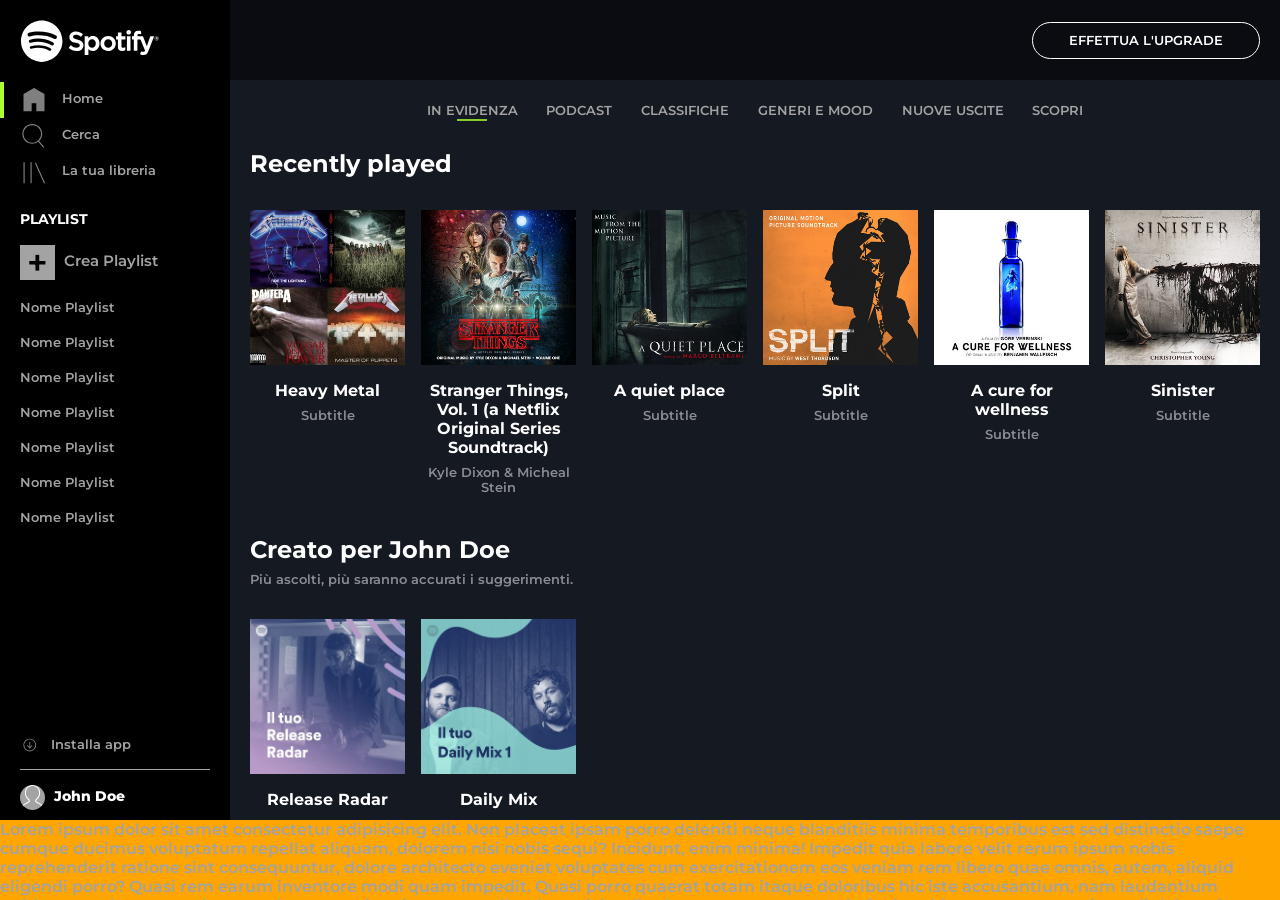
==== commit da298083: "Main Content completed" ====
--- a/index.html
+++ b/index.html
@@ -196,7 +196,7 @@
                      </ul>
                  </nav>
                  
-                <!-- Section -->
+                <!-- Section - Recents -->
                 <section>
                     <h2>Recently played</h2>
 
@@ -206,47 +206,152 @@
                         <!-- Item -->
                         <div class="col">
                             <div class="card">
-                                Lorem ipsum dolor sit amet consectetur, adipisicing elit. Labore cupiditate sint exercitationem, dicta quasi, perspiciatis velit aliquam quos necessitatibus incidunt neque in error deserunt, nemo natus quam mollitia cum impedit.
-                            </div>
-                        </div>
-
-                        <!-- Item -->
-                        <div class="col">
-                            Lorem ipsum dolor sit amet consectetur, adipisicing elit. Labore cupiditate sint exercitationem, dicta quasi, perspiciatis velit aliquam quos necessitatibus incidunt neque in error deserunt, nemo natus quam mollitia cum impedit.
-                        </div>
-
-                        <!-- Item -->
-                        <div class="col">
-                            Lorem ipsum dolor sit amet consectetur, adipisicing elit. Labore cupiditate sint exercitationem, dicta quasi, perspiciatis velit aliquam quos necessitatibus incidunt neque in error deserunt, nemo natus quam mollitia cum impedit.
-                        </div>
-
-                        <!-- Item -->
-                        <div class="col">
-                            Lorem ipsum dolor sit amet consectetur, adipisicing elit. Labore cupiditate sint exercitationem, dicta quasi, perspiciatis velit aliquam quos necessitatibus incidunt neque in error deserunt, nemo natus quam mollitia cum impedit.
-                        </div>
-
-                        <!-- Item -->
-                        <div class="col">
-                            Lorem ipsum dolor sit amet consectetur, adipisicing elit. Labore cupiditate sint exercitationem, dicta quasi, perspiciatis velit aliquam quos necessitatibus incidunt neque in error deserunt, nemo natus quam mollitia cum impedit.
-                        </div>
-
-                        <!-- Item -->
-                        <div class="col">
-                            Lorem ipsum dolor sit amet consectetur, adipisicing elit. Labore cupiditate sint exercitationem, dicta quasi, perspiciatis velit aliquam quos necessitatibus incidunt neque in error deserunt, nemo natus quam mollitia cum impedit.
-                        </div>
-
-                        <!-- Item -->
-                        <div class="col">
-                            Lorem ipsum dolor sit amet consectetur, adipisicing elit. Labore cupiditate sint exercitationem, dicta quasi, perspiciatis velit aliquam quos necessitatibus incidunt neque in error deserunt, nemo natus quam mollitia cum impedit.
-                        </div>
-
-                        <!-- Item -->
-                        <div class="col">
-                            Lorem ipsum dolor sit amet consectetur, adipisicing elit. Labore cupiditate sint exercitationem, dicta quasi, perspiciatis velit aliquam quos necessitatibus incidunt neque in error deserunt, nemo natus quam mollitia cum impedit.
+
+                                <!-- Image -->
+                                <img src="img/metal_lifting.jpg" alt="Metal lifting">
+
+                                <!-- Text -->
+                                <h3>Heavy Metal</h3>
+                                <div class="subtitle">Subtitle</div>
+                            </div>
+                        </div>
+
+                        <!-- Item -->
+                        <div class="col">
+                            <div class="card">
+
+                                <!-- Image -->
+                                <img src="img/stranger.jpeg" alt="Strangers Things">
+
+                                <!-- Text -->
+                                <h3>Stranger Things, Vol. 1 (a Netflix Original Series Soundtrack)</h3>
+                                <div class="subtitle">Kyle Dixon & Micheal Stein</div>
+                            </div>
+                        </div>
+
+                        <!-- Item -->
+                        <div class="col">
+                            <div class="card">
+
+                                <!-- Image -->
+                                <img src="img/aquietplace.jpeg" alt="A quiet place">
+
+                                <!-- Text -->
+                                <h3>A quiet place</h3>
+                                <div class="subtitle">Subtitle</div>
+                            </div>
+                        </div>
+
+                        <!-- Item -->
+                        <div class="col">
+                            <div class="card">
+
+                                <!-- Image -->
+                                <img src="img/split.jpeg" alt="Split">
+
+                                <!-- Text -->
+                                <h3>Split</h3>
+                                <div class="subtitle">Subtitle</div>
+                            </div>
+                        </div>
+
+                        <!-- Item -->
+                        <div class="col">
+                            <div class="card">
+
+                                <!-- Image -->
+                                <img src="img/cure.jpeg" alt="A cure for wellness">
+
+                                <!-- Text -->
+                                <h3>A cure for wellness</h3>
+                                <div class="subtitle">Subtitle</div>
+                            </div>
+                        </div>
+
+                        <!-- Item -->
+                        <div class="col">
+                            <div class="card">
+
+                                <!-- Image -->
+                                <img src="img/sinister.jpeg" alt="Sinister">
+
+                                <!-- Text -->
+                                <h3>Sinister</h3>
+                                <div class="subtitle">Subtitle</div>
+                            </div>
                         </div>
                     </div>
                 </section>    
                 
+                <!-- Section - Created for -->
+                <section>
+                    <h2>Creato per John Doe</h2>
+
+                    <div class="subtitle">Più ascolti, più saranno accurati i suggerimenti.</div>
+
+                    <!-- All Items -->
+                    <div class="columns flex-container">
+
+                        <!-- Item -->
+                        <div class="col">
+                            <div class="card">
+
+                                <!-- Image -->
+                                <img src="img/radar.jpeg" alt="Release Radar cover">
+
+                                <!-- Text -->
+                                <h3>Release Radar</h3>
+                            </div>
+                        </div>
+
+                        <!-- Item -->
+                        <div class="col">
+                            <div class="card">
+
+                                <!-- Image -->
+                                <img src="img/mixdaily.jpeg" alt="Daily Mix cover">
+
+                                <!-- Text -->
+                                <h3>Daily Mix</h3>
+                            </div>
+                        </div>
+                    </div>
+                </section>    
+                
+                <!-- Section - Most popular artists -->
+                <section>
+                    <h2>Artisti più popolari</h2>
+
+                    <div class="subtitle">Più ascolti, più saranno accurati i suggerimenti.</div>
+
+                    <!-- All Items -->
+                    <div class="columns flex-container">
+
+                        <!-- Item -->
+                        <div class="col">
+                            <div class="card">
+
+                                <!-- Image -->
+                                <img src="img/youg.jpeg" alt="Youg">
+
+                                <!-- Text -->
+                                <h3>Youg</h3>
+                            </div>
+                        </div>
+
+                        <!-- Item -->
+                        <div class="col">
+                            <div class="card">
+
+                                <!-- Image -->
+                                <img src="img/einaudi.jpeg" alt="Ludovico Einaudi">
+
+                                <!-- Text -->
+                                <h3>Ludovico Einaudi</h3>
+                            </div>
+                        </div>
+                    </div>
+                </section>
             </div>
 
             <!-- Upgrade Bar -->
--- a/css/style.css
+++ b/css/style.css
@@ -177,11 +177,11 @@
     width: calc(100% - 230px);
     height: 100%;
     overflow-y: auto;
-    padding: 90px 20px 20px;
+    padding: 100px 20px 20px;
     background-color: #141922;
 }
 
-/* MAIN > Main Content > Menu*/
+/* MAIN > Main Content > Menu */
 #main-content nav ul {
     justify-content: center;
     flex-wrap: wrap;
@@ -192,8 +192,8 @@
 }
 
 #main-content nav ul li a { 
-	font-size: 12px;
-    margin: 0 15px;
+	font-size: 0.8rem;
+    margin: 0 0.9rem;
     position: relative;
 }
 
@@ -212,24 +212,33 @@
 }
 
 #main-content section h2 { 
-	font-size: 1.3rem;
+    font-size: 1.5rem;
 }
 
 #main-content section .columns { 
-	flex-wrap: wrap;
-    margin: 2rem -0.4rem;
+    flex-wrap: wrap;
+    margin: 2rem -0.5rem;
 }
 
 #main-content section .columns .col { 
 	width: calc(100% / 6);
-    background-color: lightcoral;
-    border: 1px solid blue;
-    padding: 0 0.4rem;
+    padding: 0 0.5rem;
 }
 
 #main-content section .columns .col .card { 
-    background-color: lightblue;
-    margin-bottom: 1rem;
+    margin-bottom: 0.5rem;
+    text-align: center;
+}
+
+#main-content section .columns .col .card h3 { 
+    font-size: 1rem;
+    margin: 1rem 0 0.5rem;
+}
+
+#main-content section .subtitle { 
+    font-size: 0.8rem;
+    opacity: 0.5;
+    margin-top: 0.5rem;
 }
 
 
@@ -252,7 +261,7 @@
     color: white;
     border: 1px solid white;
     border-radius: 20px;
-    font-size: 12px;
+    font-size: 0.8rem;
 }
 
 /* FOOTER */
@@ -271,8 +280,6 @@
 
 /******* DESKTOP - LG *******/
 @media screen and (min-width: 1101px) {
-    
-    /* MAIN > Navigation Menu */
 
 }
 
@@ -280,15 +287,22 @@
 /******* TABLET - MD *******/
 @media screen and (max-width: 1100px) {
     
-    /* MAIN > Navigation Menu */
-    
+/* MAIN > Main Content > Section */
+#main-content section .columns .col { 
+    width: calc(100% / 4);
+}
+ 
 }
 
 
 /******* MOBILE - S *******/
 @media screen and (max-width: 700px) {
-    
-    /* MAIN > Navigation Menu */
+
+/* MAIN > Main Content > Section */
+
+#main-content section .columns .col { 
+	width: calc(100% / 2);
+}
     
 }
 
@@ -300,7 +314,6 @@
 
 main {
     height: calc(100vh - 70px);
-    width: 100%;
 }
 
 /* MAIN > Navigation Menu */
@@ -333,6 +346,7 @@
     align-items: center;
 }
 
+
 #navigation-menu-xs .user-area a.install-app img {
     width: 14px;
     opacity: 0.5;
@@ -349,6 +363,33 @@
 /* MAIN > Main Content */
 #main-content {
     width: calc(100% - 40px);
+    padding: 90px 20px 20px;
+}
+
+/* MAIN > Main Content > Menu */
+#main-content nav ul li a { 
+	font-size: 0.65rem;
+}
+
+/* MAIN > Main Content > Section */
+#main-content section h2 { 
+	font-size: 1.3rem;
+}
+
+#main-content section .columns { 
+    margin: 2rem -0.3rem;
+}
+
+#main-content section .columns .col { 
+    padding: 0 0.3rem;
+}
+
+#main-content section .columns .col .card h3 { 
+    font-size: 0.8rem;
+}
+
+#main-content section .subtitle { 
+    font-size: 0.6rem;
 }
 
 /* MAIN > Upgrade Bar */
@@ -357,6 +398,10 @@
     height: 70px;
 }
 
+#upgrade-bar a.btn {
+    font-size: 0.65rem;
+}
+
 /* FOOTER */
 
 footer {
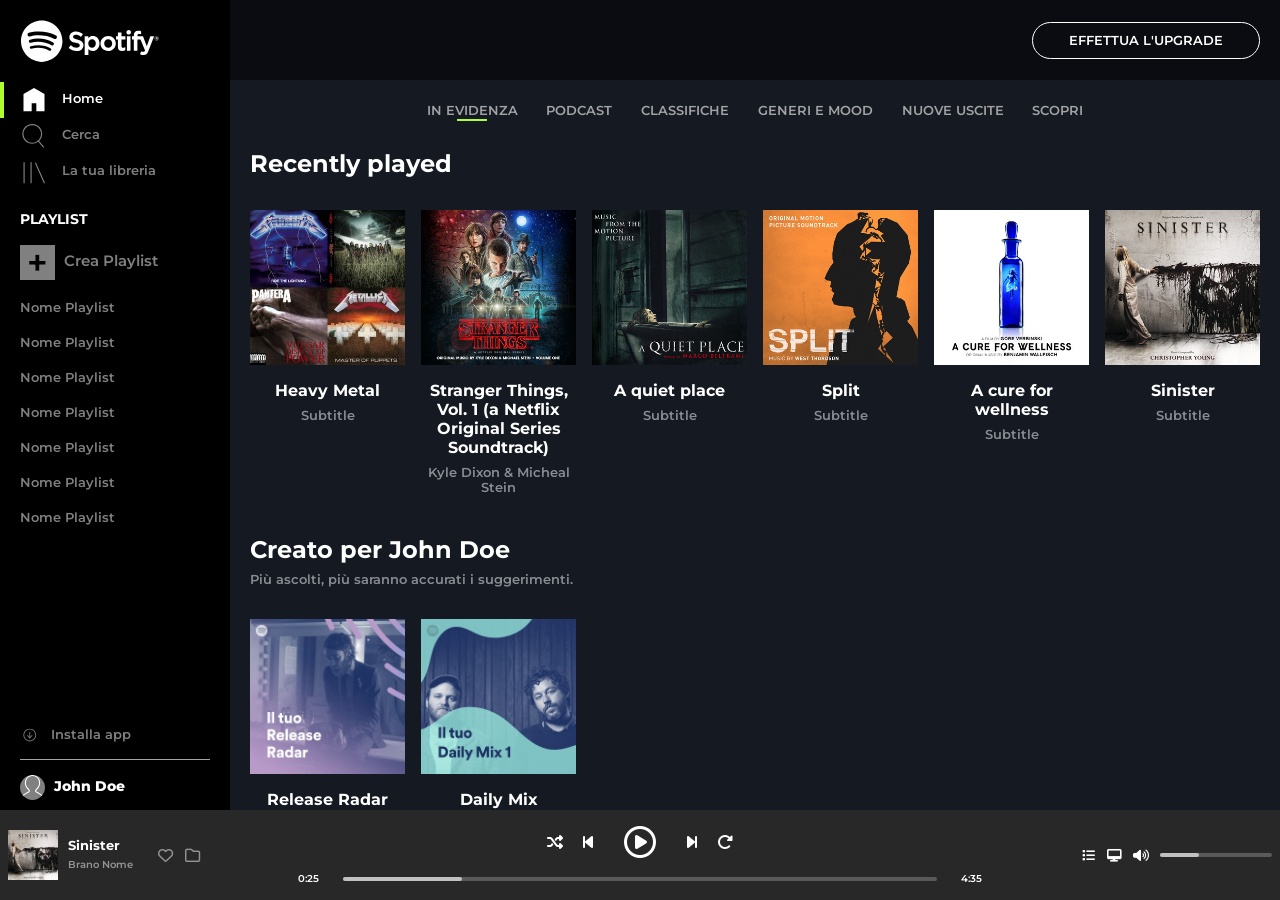
==== commit 8255abe4: "Footer and effects completed" ====
--- a/index.html
+++ b/index.html
@@ -1,5 +1,6 @@
 <!DOCTYPE html>
 <html lang="en">
+
 <head>
     <meta charset="UTF-8">
     <meta http-equiv="X-UA-Compatible" content="IE=edge">
@@ -9,22 +10,26 @@
     <!-- Link - Google Font -->
     <link rel="preconnect" href="https://fonts.googleapis.com">
     <link rel="preconnect" href="https://fonts.gstatic.com" crossorigin>
-    <link href="https://fonts.googleapis.com/css2?family=Montserrat:wght@300;400;500;600;700;800;900&display=swap" rel="stylesheet">
+    <link href="https://fonts.googleapis.com/css2?family=Montserrat:wght@300;400;500;600;700;800;900&display=swap"
+        rel="stylesheet">
 
     <!-- Link - Font Awesome -->
-    <link rel="stylesheet" href="https://cdnjs.cloudflare.com/ajax/libs/font-awesome/6.1.1/css/all.min.css" integrity="sha512-KfkfwYDsLkIlwQp6LFnl8zNdLGxu9YAA1QvwINks4PhcElQSvqcyVLLD9aMhXd13uQjoXtEKNosOWaZqXgel0g==" crossorigin="anonymous" referrerpolicy="no-referrer" />
+    <link rel="stylesheet" href="https://cdnjs.cloudflare.com/ajax/libs/font-awesome/6.1.1/css/all.min.css"
+        integrity="sha512-KfkfwYDsLkIlwQp6LFnl8zNdLGxu9YAA1QvwINks4PhcElQSvqcyVLLD9aMhXd13uQjoXtEKNosOWaZqXgel0g=="
+        crossorigin="anonymous" referrerpolicy="no-referrer" />
 
     <!-- Link - style.css -->
     <link rel="stylesheet" href="css/style.css">
 </head>
+
 <body>
-    
+
     <!-- App Wrapper -->
     <div class="app-wrapper">
 
         <!-- MAIN -->
         <main class="flex-container">
-            
+
             <!-- Navigation Menu -->
             <nav id="navigation-menu" class="flex-container">
 
@@ -71,41 +76,41 @@
                             Crea Playlist
                         </a>
                     </li>
-                    
-                    <!-- Item -->
-                    <li>
-                        <a href="#">Nome Playlist</a>
-                    </li>
-                    
-                    <!-- Item -->
-                    <li>
-                        <a href="#">Nome Playlist</a>
-                    </li>
-                    
-                    <!-- Item -->
-                    <li>
-                        <a href="#">Nome Playlist</a>
-                    </li>
-                    
-                    <!-- Item -->
-                    <li>
-                        <a href="#">Nome Playlist</a>
-                    </li>
-                    
-                    <!-- Item -->
-                    <li>
-                        <a href="#">Nome Playlist</a>
-                    </li>
-                    
-                    <!-- Item -->
-                    <li>
-                        <a href="#">Nome Playlist</a>
-                    </li>
-                    
-                    <!-- Item -->
-                    <li>
-                        <a href="#">Nome Playlist</a>
-                    </li>                    
+
+                    <!-- Item -->
+                    <li>
+                        <a href="#">Nome Playlist</a>
+                    </li>
+
+                    <!-- Item -->
+                    <li>
+                        <a href="#">Nome Playlist</a>
+                    </li>
+
+                    <!-- Item -->
+                    <li>
+                        <a href="#">Nome Playlist</a>
+                    </li>
+
+                    <!-- Item -->
+                    <li>
+                        <a href="#">Nome Playlist</a>
+                    </li>
+
+                    <!-- Item -->
+                    <li>
+                        <a href="#">Nome Playlist</a>
+                    </li>
+
+                    <!-- Item -->
+                    <li>
+                        <a href="#">Nome Playlist</a>
+                    </li>
+
+                    <!-- Item -->
+                    <li>
+                        <a href="#">Nome Playlist</a>
+                    </li>
                 </ul>
 
                 <!-- User Area -->
@@ -185,17 +190,17 @@
             <div id="main-content">
 
                 <!-- Menu -->
-                 <nav>
-                     <ul class="flex-container">
-                         <li><a class="current" href="#">IN EVIDENZA</a></li>
-                         <li><a href="#">PODCAST</a></li>
-                         <li><a href="#">CLASSIFICHE</a></li>
-                         <li><a href="#">GENERI E MOOD</a></li>
-                         <li><a href="#">NUOVE USCITE</a></li>
-                         <li><a href="#">SCOPRI</a></li>
-                     </ul>
-                 </nav>
-                 
+                <nav>
+                    <ul class="flex-container">
+                        <li><a class="current" href="#">IN EVIDENZA</a></li>
+                        <li><a href="#">PODCAST</a></li>
+                        <li><a href="#">CLASSIFICHE</a></li>
+                        <li><a href="#">GENERI E MOOD</a></li>
+                        <li><a href="#">NUOVE USCITE</a></li>
+                        <li><a href="#">SCOPRI</a></li>
+                    </ul>
+                </nav>
+
                 <!-- Section - Recents -->
                 <section>
                     <h2>Recently played</h2>
@@ -207,8 +212,17 @@
                         <div class="col">
                             <div class="card">
 
-                                <!-- Image -->
-                                <img src="img/metal_lifting.jpg" alt="Metal lifting">
+                                <!-- Image with Overlay -->
+                                <div class="container-img">
+
+                                    <!-- Image -->
+                                    <img src="img/metal_lifting.jpg" alt="Metal lifting">
+
+                                    <!-- Overlay -->
+                                    <div class="overlay">
+                                        <i class="far fa-play-circle fa-4x"></i>
+                                    </div>
+                                </div>
 
                                 <!-- Text -->
                                 <h3>Heavy Metal</h3>
@@ -220,8 +234,17 @@
                         <div class="col">
                             <div class="card">
 
-                                <!-- Image -->
-                                <img src="img/stranger.jpeg" alt="Strangers Things">
+                                <!-- Image with Overlay -->
+                                <div class="container-img">
+
+                                    <!-- Image -->
+                                    <img src="img/stranger.jpeg" alt="Strangers Things">
+
+                                    <!-- Overlay -->
+                                    <div class="overlay">
+                                        <i class="far fa-play-circle fa-4x"></i>
+                                    </div>
+                                </div>
 
                                 <!-- Text -->
                                 <h3>Stranger Things, Vol. 1 (a Netflix Original Series Soundtrack)</h3>
@@ -233,8 +256,17 @@
                         <div class="col">
                             <div class="card">
 
-                                <!-- Image -->
-                                <img src="img/aquietplace.jpeg" alt="A quiet place">
+                                <!-- Image with Overlay -->
+                                <div class="container-img">
+
+                                    <!-- Image -->
+                                    <img src="img/aquietplace.jpeg" alt="A quiet place">
+
+                                    <!-- Overlay -->
+                                    <div class="overlay">
+                                        <i class="far fa-play-circle fa-4x"></i>
+                                    </div>
+                                </div>
 
                                 <!-- Text -->
                                 <h3>A quiet place</h3>
@@ -246,8 +278,17 @@
                         <div class="col">
                             <div class="card">
 
-                                <!-- Image -->
-                                <img src="img/split.jpeg" alt="Split">
+                                <!-- Image with Overlay -->
+                                <div class="container-img">
+
+                                    <!-- Image -->
+                                    <img src="img/split.jpeg" alt="Split">
+
+                                    <!-- Overlay -->
+                                    <div class="overlay">
+                                        <i class="far fa-play-circle fa-4x"></i>
+                                    </div>
+                                </div>
 
                                 <!-- Text -->
                                 <h3>Split</h3>
@@ -259,8 +300,17 @@
                         <div class="col">
                             <div class="card">
 
-                                <!-- Image -->
-                                <img src="img/cure.jpeg" alt="A cure for wellness">
+                                <!-- Image with Overlay -->
+                                <div class="container-img">
+
+                                    <!-- Image -->
+                                    <img src="img/cure.jpeg" alt="A cure for wellness">
+
+                                    <!-- Overlay -->
+                                    <div class="overlay">
+                                        <i class="far fa-play-circle fa-4x"></i>
+                                    </div>
+                                </div>
 
                                 <!-- Text -->
                                 <h3>A cure for wellness</h3>
@@ -272,8 +322,17 @@
                         <div class="col">
                             <div class="card">
 
-                                <!-- Image -->
-                                <img src="img/sinister.jpeg" alt="Sinister">
+                                <!-- Image with Overlay -->
+                                <div class="container-img">
+
+                                    <!-- Image -->
+                                    <img src="img/sinister.jpeg" alt="Sinister">
+
+                                    <!-- Overlay -->
+                                    <div class="overlay">
+                                        <i class="far fa-play-circle fa-4x"></i>
+                                    </div>
+                                </div>
 
                                 <!-- Text -->
                                 <h3>Sinister</h3>
@@ -281,8 +340,8 @@
                             </div>
                         </div>
                     </div>
-                </section>    
-                
+                </section>
+
                 <!-- Section - Created for -->
                 <section>
                     <h2>Creato per John Doe</h2>
@@ -296,8 +355,17 @@
                         <div class="col">
                             <div class="card">
 
-                                <!-- Image -->
-                                <img src="img/radar.jpeg" alt="Release Radar cover">
+                                <!-- Image with Overlay -->
+                                <div class="container-img">
+
+                                    <!-- Image -->
+                                    <img src="img/radar.jpeg" alt="Release Radar cover">
+
+                                    <!-- Overlay -->
+                                    <div class="overlay">
+                                        <i class="far fa-play-circle fa-4x"></i>
+                                    </div>
+                                </div>
 
                                 <!-- Text -->
                                 <h3>Release Radar</h3>
@@ -308,16 +376,25 @@
                         <div class="col">
                             <div class="card">
 
-                                <!-- Image -->
+                                <!-- Image with Overlay -->
+                                <div class="container-img">
+
+                                    <!-- Image -->
                                 <img src="img/mixdaily.jpeg" alt="Daily Mix cover">
 
-                                <!-- Text -->
+                                <!-- Overlay -->
+                                <div class="overlay">
+                                    <i class="far fa-play-circle fa-4x"></i>
+                                </div>
+                            </div>
+
+                            <!-- Text -->
                                 <h3>Daily Mix</h3>
                             </div>
                         </div>
                     </div>
-                </section>    
-                
+                </section>
+
                 <!-- Section - Most popular artists -->
                 <section>
                     <h2>Artisti più popolari</h2>
@@ -331,22 +408,40 @@
                         <div class="col">
                             <div class="card">
 
-                                <!-- Image -->
-                                <img src="img/youg.jpeg" alt="Youg">
-
-                                <!-- Text -->
-                                <h3>Youg</h3>
-                            </div>
-                        </div>
-
-                        <!-- Item -->
-                        <div class="col">
-                            <div class="card">
-
-                                <!-- Image -->
+                                <!-- Image with Overlay -->
+                                <div class="container-img">
+
+                                    <!-- Image -->
+                                <img src="img/youg.jpeg" alt="Lana Del Rey">
+
+                                <!-- Overlay -->
+                                <div class="overlay">
+                                    <i class="far fa-play-circle fa-4x"></i>
+                                </div>
+                            </div>
+
+                            <!-- Text -->
+                                <h3>Lana Del Rey</h3>
+                            </div>
+                        </div>
+
+                        <!-- Item -->
+                        <div class="col">
+                            <div class="card">
+
+                                <!-- Image with Overlay -->
+                                <div class="container-img">
+
+                                    <!-- Image -->
                                 <img src="img/einaudi.jpeg" alt="Ludovico Einaudi">
 
-                                <!-- Text -->
+                                <!-- Overlay -->
+                                <div class="overlay">
+                                    <i class="far fa-play-circle fa-4x"></i>
+                                </div>
+                            </div>
+
+                            <!-- Text -->
                                 <h3>Ludovico Einaudi</h3>
                             </div>
                         </div>
@@ -361,109 +456,68 @@
         </main>
 
         <!-- FOOTER -->
-        <footer>
-            Lorem ipsum dolor sit amet consectetur adipisicing elit. Non placeat ipsam porro deleniti neque blanditiis minima temporibus est sed distinctio saepe cumque ducimus voluptatum repellat aliquam, dolorem nisi nobis sequi?
-            Incidunt, enim minima! Impedit quia labore velit rerum ipsum nobis reprehenderit ratione sint consequuntur, dolore architecto eveniet voluptates cum exercitationem eos veniam rem libero quae omnis, autem, aliquid eligendi porro?
-            Quasi rem earum inventore modi quam impedit. Quasi porro quaerat totam itaque doloribus hic iste accusantium, nam laudantium quidem ut voluptates voluptate ab praesentium ipsum, repellendus, reiciendis placeat saepe error!
-            Quia fugit nobis consequatur ex impedit labore iure fugiat blanditiis, delectus doloremque accusantium cumque officiis inventore doloribus, reprehenderit et aliquid facilis vel nam neque iusto odit eum. Sit, unde dolor!
-            Deleniti commodi officiis quo. Assumenda omnis nisi nostrum eaque, neque veniam. Magni fugit quibusdam, facilis maiores doloribus, iure sequi praesentium ab exercitationem illo delectus repudiandae, voluptatem consequatur rem ipsum dignissimos?
-            Veritatis mollitia, omnis ea facilis a, itaque corrupti aliquam commodi sed quod voluptas. Ducimus labore, quidem laborum debitis possimus minus fugiat ut voluptatem et sint id, reiciendis odio asperiores ipsa?
-            Ipsa excepturi dolores ad eius, sequi quos ab distinctio dicta nobis cumque id commodi, incidunt vero sapiente harum deleniti consequatur quisquam et. Dolor pariatur ex eos cumque veritatis iure architecto?
-            Deleniti accusantium reiciendis labore, unde ipsam, amet iure a esse et vero vel, voluptatibus molestiae ducimus! Voluptatum, alias aut dolorum sapiente expedita, ut, aspernatur unde voluptas nobis doloremque accusamus incidunt!
-            Doloremque minus provident voluptatum dignissimos cumque soluta cum facere reiciendis corrupti quibusdam quis modi, ipsum asperiores ipsam nobis omnis autem minima veritatis quasi sit a saepe ducimus? Inventore, ab vel.
-            Dolorem officiis numquam eius dicta molestias, eum a quasi beatae. Omnis obcaecati eveniet vel molestias aut. Odit iste minima quaerat nisi iure odio temporibus asperiores? Quod beatae veritatis sed illum!
-            Eveniet alias natus rerum sunt, est architecto! Quo reiciendis nostrum debitis soluta adipisci neque odit earum. Eius autem laudantium harum commodi quae sapiente necessitatibus amet. Quas et placeat in cum!
-            Sapiente ratione veritatis nam dolore commodi! Sunt labore culpa quam illo tenetur mollitia magnam recusandae earum necessitatibus dicta inventore perspiciatis tempora, officiis eius facilis quae autem, veritatis corrupti optio voluptate.
-            Asperiores provident quidem cumque, nam dolores rem quod culpa quaerat ipsa, hic tenetur porro deleniti eos quisquam explicabo voluptatum labore, nulla iure quibusdam dolorem. Nulla nobis quibusdam neque repudiandae id!
-            Dignissimos repellendus maxime distinctio adipisci similique iste animi, error nam enim illo ea odio ullam eius molestias doloribus totam, accusantium fugiat? Libero unde nulla perferendis laborum aliquid atque labore odit?
-            Nisi impedit commodi molestias maxime facere inventore at ut temporibus, neque dolor tempora modi non! Rem vero minima impedit asperiores et repudiandae totam facilis error, tempore, odit magni voluptatem aliquam.
-            Dolorum porro rerum voluptates debitis eos! Est ipsum natus expedita dicta, quos, mollitia tempora voluptate minima totam consequatur quam corrupti omnis? Magnam voluptatem unde alias! Aperiam beatae at necessitatibus enim.
-            Iste optio vel consectetur dolor labore eum doloremque corporis asperiores iure assumenda. Exercitationem natus aliquid deserunt minus impedit odit pariatur dolor alias! Non corporis alias facilis excepturi sunt. Et, ea.
-            Aliquam, modi suscipit quas voluptatem ducimus deleniti ullam esse iusto eum dolorem sunt deserunt eligendi magni ipsa aperiam. Voluptas dolore voluptates, hic ducimus ea officiis in voluptatem temporibus quas eaque.
-            Dolorum iste laudantium dolore ullam temporibus mollitia nam deserunt eveniet consequatur praesentium vero maxime facere officia cumque distinctio natus iure, cum libero placeat. Earum dicta ex illo facere rem delectus?
-            Beatae esse perferendis tenetur minima reprehenderit. Quaerat maxime, excepturi illum odio minus, unde architecto distinctio deserunt vitae aperiam quos facere. Natus ut ducimus suscipit vitae asperiores quas corporis at neque?
-            Ab commodi molestias architecto similique eligendi cupiditate qui labore maxime. Animi fugiat dolorum quos. Rem possimus nobis debitis eaque nulla quaerat voluptatum obcaecati, magni deserunt adipisci dicta? Voluptatum, nam optio?
-            Incidunt dolorem ullam ratione libero aperiam repellat, quidem expedita aut. Ipsum neque asperiores laudantium! Sunt ut modi possimus, temporibus dolore sequi voluptatibus? Reprehenderit quo recusandae aliquam, adipisci repellat labore quos.
-            Cupiditate dignissimos consequuntur quia esse perferendis expedita quisquam distinctio. Possimus, facere optio! Sint cupiditate vero aspernatur eos in inventore fugit repellat soluta! Fugit saepe quos consequatur sint in et libero?
-            Consectetur, excepturi laudantium odio quibusdam deserunt quae? Hic ipsa placeat eveniet suscipit perspiciatis facilis repellat iure facere quisquam! Omnis fuga aliquid repellendus itaque totam neque voluptatum. Quaerat reprehenderit officiis odio?
-            Fugit placeat pariatur ut sequi sapiente nemo maiores aspernatur excepturi temporibus enim nobis voluptatum repudiandae fugiat assumenda error vero, consequuntur eum libero? Corrupti, vero? Illo in illum nostrum debitis? In.
-            Praesentium enim earum delectus laudantium et nobis iure neque quidem aliquid sint accusamus perferendis debitis, incidunt eos, voluptatem similique, ut sequi nam? Ipsum consequuntur doloremque voluptates voluptatibus in enim et.
-            Hic, ex. Reiciendis iusto tempora, omnis quisquam maxime inventore, harum nesciunt provident veniam porro rem atque voluptatibus blanditiis praesentium vel dolores debitis. Tempore officia at laboriosam ducimus provident rem culpa!
-            Obcaecati culpa, voluptatem harum eum quos quae autem ipsa dolorem quasi aliquid repellat. Sunt nostrum dolorem provident molestiae magni placeat inventore voluptatum, repellat veritatis omnis ad. Nihil illum beatae eum!
-            Rerum quos optio porro omnis vero, veniam, assumenda, exercitationem explicabo dolores soluta pariatur! Molestias minus veritatis, totam, soluta et ut necessitatibus esse itaque obcaecati ab incidunt accusantium consequuntur animi voluptatibus!
-            Fugit quisquam necessitatibus eveniet dicta voluptatem aspernatur? Quo vitae explicabo exercitationem enim fugit voluptates soluta, praesentium est, ab sed eaque, reprehenderit natus unde sapiente. Nostrum nisi dolore natus aliquam saepe.
-            At harum quis modi sequi fuga in explicabo error iusto, nihil aliquam velit non quibusdam consequuntur, perferendis mollitia rerum praesentium, laboriosam exercitationem recusandae eos accusantium quidem dolorum commodi provident? Inventore!
-            Alias expedita soluta quas iure porro quidem atque tenetur cum obcaecati, quos accusamus nesciunt dolores? Error voluptatem cumque quia suscipit, dolorem fugit soluta iusto eos! Reiciendis in vitae distinctio? Fugiat.
-            Corporis, sint cupiditate. Reiciendis ratione possimus excepturi inventore non sed eligendi voluptates vitae omnis earum alias ipsum placeat perspiciatis debitis quo esse architecto eaque labore consequatur, dolorem corrupti soluta ab!
-            Itaque unde recusandae eaque natus. Autem iste animi debitis corrupti iure dolorem, alias vel ipsam molestiae, deserunt tempore illum tenetur culpa dignissimos. Quasi iste, eligendi accusantium excepturi optio autem explicabo.
-            Tempora ad quisquam exercitationem eligendi quod illum ipsum animi blanditiis, ullam obcaecati eaque distinctio hic reprehenderit est quos quis impedit dolores! Odio nostrum recusandae explicabo quo necessitatibus possimus quasi. Eius!
-            Aliquam repudiandae molestias illo iusto non impedit eligendi unde laborum assumenda vitae quae dignissimos voluptates praesentium tempora quo quibusdam consequuntur nostrum, quis magnam nesciunt officia at blanditiis. Dicta, nostrum soluta!
-            Modi, nam. Non fuga quidem distinctio accusamus amet. Dolores quaerat, consequatur nihil ipsa, similique, cum velit commodi dolorem eum ullam aspernatur illo. Labore ducimus odit consectetur nemo similique iste exercitationem.
-            Commodi facere aspernatur maiores dolorum esse nulla, sapiente molestiae voluptas quaerat, inventore, sequi assumenda perspiciatis. Porro cum error eligendi repellendus non, aliquid dolorum est maxime, sunt recusandae voluptate expedita odio.
-            Vero, ut similique repudiandae qui non cumque officia quidem voluptate atque eum, rem accusamus? Temporibus amet harum accusamus eaque, obcaecati repellendus perspiciatis rem laudantium, consequuntur excepturi esse ipsam dolores quaerat.
-            Quasi labore nobis odio quaerat autem dolores neque tempore dolor enim ratione ipsa cumque ut quo, officiis assumenda mollitia doloremque iure excepturi corrupti dignissimos culpa animi! Fuga, dolore. Ratione, quaerat.
-            Provident suscipit ab dolores eum error praesentium alias voluptates doloremque ipsum aut, consequatur molestias, earum nisi ex omnis porro voluptatum quisquam voluptate ducimus. Debitis ipsa quasi voluptate dolorum, ea omnis?
-            Dolorem soluta officia tempora ullam reprehenderit! Quasi quia accusamus similique reprehenderit id, pariatur ipsa inventore porro temporibus nam consequuntur ducimus commodi autem numquam modi? Laborum eius nam molestias consectetur sint.
-            Facilis odio aspernatur natus tenetur minus, in sunt eum quae quia quaerat dolore animi nesciunt corrupti ullam magnam, eaque rerum iste itaque dolores. Accusamus deserunt et repellat commodi ex facilis?
-            Adipisci incidunt voluptates quisquam quos. Accusantium beatae repudiandae quam ullam voluptas! Unde aliquam repellat ea earum aliquid, quod non provident tempore dolore vitae laboriosam fuga sapiente nihil quasi possimus eius!
-            Possimus assumenda nostrum nulla voluptate explicabo illo ab quia ipsam nam atque modi sapiente, tempore soluta facilis sed quam commodi voluptatum veniam deserunt distinctio odit corrupti odio laudantium. Fugiat, harum!
-            Sequi, aspernatur. Velit blanditiis, officiis earum perferendis ullam, facilis voluptate porro provident ab esse debitis aspernatur qui quos saepe maxime corrupti sapiente laudantium eveniet obcaecati commodi sit repellendus quas? Ipsum.
-            Eos id tenetur reiciendis a blanditiis voluptate quae repudiandae! Consequatur, saepe quae tenetur mollitia aperiam, pariatur totam impedit, laboriosam odio suscipit atque aliquid nostrum inventore reprehenderit debitis aspernatur commodi doloribus!
-            Velit inventore expedita explicabo natus eum earum soluta id ullam, eos quos omnis distinctio ad blanditiis, possimus ipsum necessitatibus nihil vel repellat praesentium eveniet. Quaerat aspernatur accusantium exercitationem officiis quasi.
-            Eveniet, quo quaerat non natus, velit, hic et minus nulla quos quisquam architecto. Minima facilis labore magni, hic quia, quasi ex similique nesciunt nobis a expedita exercitationem incidunt sint laudantium.
-            Vitae, odio. Consequatur cumque nulla sapiente voluptate dolor nam autem quis magnam ratione ipsa voluptatem vitae reprehenderit quaerat, illum libero itaque tenetur necessitatibus dignissimos numquam similique possimus. Tenetur, voluptatum facilis!
-            Molestias, ut! Quo, nam aspernatur repellat, dolore animi saepe ipsam maxime suscipit facere vel velit maiores esse! Iste, dolores dicta quia et a odio tempore illo cum mollitia alias molestiae!
-            Dolore, incidunt rerum, exercitationem, accusantium laboriosam id praesentium quisquam ab aspernatur delectus quod? Qui dolorum accusamus nulla soluta rem vitae odit ut tempora quaerat voluptatibus esse, fugiat, iste, dolor repudiandae.
-            Quisquam saepe ipsa tenetur repellendus! Culpa nostrum sapiente, minus nam fugit perspiciatis animi. Fuga temporibus, quaerat quae velit nihil nostrum, porro vel facere consequuntur molestiae distinctio perferendis repudiandae modi. Aut?
-            Amet vitae ab iste quibusdam nulla itaque architecto ducimus, quidem voluptas et ipsa eius fuga aperiam libero corporis hic quam neque. Pariatur soluta dicta maiores nemo. Eveniet inventore fugit sit?
-            Dolores amet repudiandae minus aspernatur adipisci laborum delectus nesciunt facere ea, minima labore, ad numquam ullam cupiditate illum sed eos. Id ad quidem veritatis quo quia accusamus molestias quas cupiditate.
-            Nihil, beatae. Hic corrupti nostrum impedit deleniti consectetur nobis vero repudiandae possimus id? Sint quia possimus consequatur facilis porro ipsa quaerat nobis amet delectus consectetur, molestiae reprehenderit nulla recusandae beatae?
-            Consectetur id cum officia porro debitis iste, rem atque ex, repudiandae corporis soluta explicabo eos odit illum dolore. Qui quo atque at quidem inventore. Nostrum non pariatur alias a inventore?
-            Dolorum eveniet harum ex quos, ipsam cum, cupiditate necessitatibus dicta tenetur laboriosam esse dignissimos animi optio. Rem est totam id illum autem, culpa eius eligendi repellendus, velit, libero nisi architecto.
-            Veritatis quam, quidem ea corrupti illo perspiciatis, vero cum voluptatem nisi, sequi quibusdam ut a ad voluptas? Vero commodi a voluptatem beatae adipisci. A, commodi nesciunt aliquid repudiandae distinctio cumque.
-            Eos veniam facere debitis alias a numquam fuga autem reiciendis, tempore et consequuntur, expedita quidem excepturi, quo sapiente animi! Facere consequatur modi amet numquam, assumenda aliquid cum vitae fugit ipsum!
-            Odit recusandae doloremque vitae repudiandae consequuntur, at neque placeat! Dignissimos voluptate provident omnis debitis minima in commodi veritatis corporis deserunt eligendi magnam eum nostrum labore sed vitae, quia voluptas autem.
-            Magni, commodi minus numquam eaque maiores expedita omnis officiis nisi id esse. Fuga facere iusto architecto aspernatur, asperiores dicta corporis odit deleniti eum laudantium natus dolor dolorum, nam sed! Enim?
-            Molestiae, laborum obcaecati id reiciendis voluptas dolore repellendus impedit culpa natus iste explicabo, eaque cupiditate fugiat vero rem mollitia, necessitatibus quae laudantium iure praesentium! Fugiat officia esse tenetur dolorum cumque.
-            Tempore, nostrum facilis dolore quidem sint earum nemo iste id exercitationem, quae vero nulla rem tenetur numquam perferendis placeat molestiae odio et quas. A, soluta quis. Sit illum magni cumque!
-            Dolor, blanditiis reprehenderit vero sunt quam impedit dolore necessitatibus cum dolores aut velit? Voluptates quos, omnis ipsum eius esse laboriosam ipsam dolores aut non ducimus exercitationem repellendus iusto at nihil!
-            Facere facilis aperiam, dolores deserunt illo libero, error ducimus nisi quis iure, optio assumenda quisquam necessitatibus id ut? Saepe incidunt, eum velit accusantium doloribus et dolores minima recusandae eligendi ullam.
-            Similique iure minus, expedita incidunt repellat quaerat placeat ex labore? Explicabo officia eaque maiores, perspiciatis impedit ullam obcaecati quae accusantium itaque beatae. Quidem iure exercitationem quas, quibusdam adipisci officiis corporis!
-            Quisquam asperiores et quos maxime, natus atque molestiae modi? Aliquid incidunt deserunt excepturi dolor consequuntur voluptas minima possimus recusandae provident repellendus ipsa ducimus quam odit non voluptate obcaecati, inventore necessitatibus.
-            Quae, odit ratione fuga architecto itaque aut iusto officia ea perferendis labore eos tempora non expedita veniam sequi incidunt similique officiis. Dignissimos rem ab aut neque, officiis enim dolorem fugit.
-            Ex nam et aliquam itaque alias numquam consequuntur. Molestias optio unde eveniet ex dolore? Possimus tenetur, facilis hic fugit quia labore esse eius perferendis blanditiis dicta reprehenderit, distinctio, odit aliquid?
-            Totam inventore non saepe, est odio obcaecati veritatis, dolore explicabo deserunt repellat ut eveniet exercitationem. Earum officia tenetur neque quam error alias vitae, quibusdam voluptate obcaecati, deleniti aperiam esse est.
-            Dolorem, veniam debitis? Amet, ut ipsum! Autem quidem sunt vel repellendus minus quas corporis quis quasi. Tenetur enim id tempore possimus delectus, eum aut ea quisquam, praesentium, inventore nobis corrupti.
-            Incidunt suscipit totam, assumenda tempore atque iusto voluptate illo rem numquam doloribus animi. Porro rem sit fugiat facilis tempora perferendis delectus, autem, dolorum dolorem aliquam voluptatibus quia nobis. Adipisci, nobis!
-            Sint enim eveniet laudantium dignissimos animi rerum optio, maxime asperiores necessitatibus error accusamus praesentium odit neque, distinctio veritatis itaque aperiam voluptatem minima reprehenderit similique ex quam non? Quis, laborum amet.
-            Dolores voluptas libero, possimus omnis laudantium voluptatem deserunt ut officia eveniet maxime aliquid iste ducimus accusamus, provident, ab commodi corrupti saepe eaque! Nisi impedit ipsa deserunt excepturi cum aperiam! Ipsam?
-            Laborum cum et suscipit optio qui at numquam perferendis quis doloribus amet incidunt modi temporibus, quasi dolorem enim alias blanditiis assumenda minima repellendus sequi perspiciatis quod reprehenderit autem. Dicta, impedit!
-            Quo praesentium necessitatibus tempore pariatur nisi veniam qui aliquid accusamus odio veritatis nemo magnam doloremque, ex explicabo officiis sed vero modi facere, ipsam possimus quas distinctio, minus iusto laborum. Autem.
-            Molestiae deserunt reprehenderit explicabo, debitis fugit non provident in unde dicta voluptate eius. Earum voluptatem modi eius inventore, illum at nesciunt ut maxime. Esse ducimus dignissimos provident rem. Unde, eaque.
-            Eum veniam vero fuga sed beatae! Nesciunt illum facere optio iure saepe, sequi eligendi et? Eveniet dolorum veniam, blanditiis commodi, fugit adipisci doloremque ducimus qui architecto iste cupiditate nihil ipsa.
-            Aperiam vel laborum iste suscipit aliquam labore, tempore quam. Asperiores deserunt dicta maiores velit vero modi dolor a soluta enim, voluptatum fugiat animi atque, quam, ipsa nemo odio sequi! Ipsam!
-            Inventore impedit, vitae soluta quas sunt labore illum error provident. Odit eaque nulla libero totam laboriosam eum temporibus magni odio et alias cupiditate laudantium, iure, obcaecati suscipit earum id aspernatur.
-            Ipsa cumque, molestias ratione adipisci architecto nulla quis aliquid similique fuga ipsam dolorem mollitia nostrum labore est! Doloremque hic maiores perspiciatis quas itaque reprehenderit, omnis culpa facere suscipit quidem repudiandae!
-            Quasi incidunt, ipsa obcaecati temporibus commodi et deserunt debitis architecto saepe laboriosam. Inventore et necessitatibus sequi deleniti accusamus nostrum sint officiis consequuntur eos nesciunt culpa, rem odio quia provident quaerat.
-            Recusandae dolor hic sunt laborum delectus deleniti culpa incidunt quibusdam quidem exercitationem totam, iure voluptatem, voluptas harum. Natus vel debitis reiciendis commodi consequuntur nobis corporis dolores sint atque, neque nemo.
-            Quis assumenda aspernatur, nesciunt voluptate minima cum quisquam fugit optio rerum? Aperiam iste officia tenetur eligendi velit sunt dolorum laborum sequi ullam beatae a, quidem corporis veniam earum necessitatibus modi.
-            Eos, iste laboriosam. Repellat, aliquam dolor obcaecati debitis similique quos inventore ut, unde repellendus commodi tempore eaque accusamus nesciunt recusandae possimus earum itaque doloremque maxime aliquid enim harum tempora soluta!
-            Quas cum, optio iure voluptates, eligendi excepturi culpa dolore necessitatibus laborum odio praesentium aperiam. Aliquam facere accusamus, impedit amet exercitationem quibusdam, a nisi ratione iste architecto sed dolorem beatae dolor.
-            Ab veniam consequatur facere officia, fuga minus repellat ad dolores saepe, quo autem molestiae exercitationem mollitia recusandae non consectetur itaque ut atque quibusdam laudantium corporis ducimus doloremque a qui. Dolores!
-            Vitae commodi quas eum laborum, voluptate magni exercitationem tempora qui fugit quis eveniet quisquam incidunt numquam rem distinctio accusantium blanditiis ratione, enim non possimus ipsam saepe sequi aspernatur repellat? Fugit!
-            Quis fugit suscipit harum veniam aspernatur? Consequuntur mollitia facilis assumenda obcaecati quis deleniti laudantium ipsum soluta recusandae eum illum eaque velit commodi iste, placeat, sapiente autem delectus dolorem similique cupiditate!
-            Nostrum, molestiae aut velit saepe maxime iure ut modi excepturi nobis suscipit dolor ullam, corporis voluptates odio nam vel. Voluptate velit aspernatur eos quisquam ipsum delectus ratione asperiores ducimus aperiam.
-            Dolorem, voluptatum atque nam, aspernatur, corrupti vero doloremque sit quasi iste natus vitae dolorum neque earum itaque ex! Ducimus saepe modi, ullam sunt nulla veritatis adipisci iste reprehenderit distinctio quaerat.
-            Est, reprehenderit ipsam. Eligendi, placeat voluptatibus. Praesentium, suscipit repudiandae, quia rem, eum sunt non deserunt in cum voluptates adipisci. Nostrum optio corrupti velit vitae ad pariatur perspiciatis odio corporis. Porro?
-            Veritatis quam explicabo reiciendis fugiat, eos doloribus sed modi facere saepe nesciunt amet nam provident ad temporibus inventore alias repellat impedit? Laboriosam porro aliquam quia quibusdam voluptas aliquid, illo assumenda.
-            Voluptatum quis, aliquam ipsam odio soluta eveniet repudiandae illum explicabo iure assumenda. Adipisci voluptatum, ipsa eos exercitationem possimus culpa delectus? Veniam voluptas sunt quos reprehenderit harum, distinctio ab quaerat ipsa?
-            Id beatae accusamus sequi, sed obcaecati incidunt reiciendis eaque quae. Dolorem inventore similique harum reprehenderit qui iusto labore voluptatibus, veniam accusamus, illo beatae, a aliquam culpa repellendus totam quo. Sint!
-            Voluptates ipsa atque neque nobis, tempora officiis qui eum eaque quo quisquam perspiciatis, ullam, fuga aut! Culpa nisi voluptas repellat quam ullam deserunt, consectetur mollitia beatae enim, veritatis ex quidem.
-            Consequuntur, id aspernatur! Veritatis nesciunt similique aperiam rerum ratione ipsum consequuntur repudiandae autem harum quae dolore dolorem dicta recusandae accusamus, possimus, asperiores impedit, itaque praesentium molestias? Obcaecati ut velit quod.
-            Maxime in obcaecati dolores debitis cumque modi atque facilis repellat excepturi rem ex porro fugiat, iure similique iusto molestiae asperiores esse? Quae amet odio provident libero, ut eum nulla a!
-            Ut dolor rerum voluptates laudantium esse fugiat rem assumenda porro debitis, voluptas delectus saepe quaerat sit nesciunt in ipsa maiores numquam doloribus perferendis iste dolorem eligendi temporibus ad! Eum, commodi.
+        <footer class="flex-container">
+
+            <!-- Footer Left -->
+            <div class="footer-side info-track flex-container">
+
+                <!-- Info Track -->
+                <img src="img/sinister.jpeg" alt="Sinister album">
+
+                <div class="text">
+                    <h4>Sinister</h4>
+                    <a href="#">Brano Nome</a>
+                </div>
+
+                <!-- Icons -->
+                <div class="icons">
+                    <i class="far fa-heart"></i>
+                    <i class="far fa-folder"></i>
+                </div>
+            </div>
+
+            <!-- Footer Center -->
+            <div class="footer-player flex-container">
+
+                <!-- Controllers -->
+                <div class="controllers">
+                    <i class="fa-solid fa-shuffle"></i>
+                    <i class="fa-solid fa-backward-step"></i>
+                    <i class="far fa-play-circle fa-2x"></i>
+                    <i class="fa-solid fa-forward-step"></i>
+                    <i class="fa-solid fa-rotate-right"></i>
+                </div>
+
+                <!-- Bar Track -->
+                <div class="bar-track flex-container">
+                    <span>0:25</span>
+
+                    <div class="bar empty">
+                        <div class="bar full"></div>
+                    </div>
+
+                    <span>4:35</span>
+                </div>
+            </div>
+
+            <!-- Footer Right -->
+            <div class="footer-side volume-ctrl flex-container">
+
+                <!-- Icons -->
+                <div class="icons">
+                    <i class="fa-solid fa-list"></i>
+                    <i class="fa-solid fa-desktop"></i>
+                    <i class="fa-solid fa-volume-high"></i>
+                </div>
+
+                <!-- Bar Volume -->
+                <div class="bar empty">
+                    <div class="bar full"></div>
+                </div>
+            </div>
         </footer>
     </div>
 
 </body>
+
 </html>
--- a/css/style.css
+++ b/css/style.css
@@ -34,20 +34,22 @@
 .app-wrapper {
     width: 100%;
     height: 100vh;
+    min-width: 580px;
 }
 
 .flex-container {
     display: flex;
 }
 
-
 /* MAIN */
+
 main {
-    height: calc(100vh - 80px);
+    height: calc(100vh - 90px);
     width: 100%;
 }
 
 /* MAIN > Navigation Menu */
+
 #navigation-menu,
 #navigation-menu-xs {
     width: 230px;
@@ -55,6 +57,7 @@
     background-color: black;
     font-size: 0.8rem;
     flex-direction: column;
+    color: white;
 }
 
 #navigation-menu-xs {
@@ -82,8 +85,18 @@
     padding-left: 16px;
 }
 
+#navigation-menu ul.main-menu li.current a {
+    opacity: 1;
+}
+
 #navigation-menu ul.main-menu li a {
     vertical-align: middle;
+    opacity: 0.5;
+    transition: all 0.2s;
+}
+
+#navigation-menu ul.main-menu li a:hover {
+    opacity: 1;
 }
 
 #navigation-menu ul.main-menu li a img {
@@ -91,13 +104,11 @@
     display: inline-block;
     margin-right: 10px;
     vertical-align: middle;
-    opacity: 0.5;
 }
 
 #navigation-menu h2 {
     font-size: 14px;
     font-weight: 700;
-    color: white;
     margin-bottom: 7px;
     padding-left: 20px;  
 }
@@ -111,13 +122,28 @@
     padding: 10px 20px;
 }    
 
-#navigation-menu ul.playlist-menu li.create-item {
+#navigation-menu ul.playlist-menu li a {
+    opacity: 0.5;
+    transition: all 0.2s;
+}    
+
+#navigation-menu ul.playlist-menu li a:hover {
+    opacity: 1;
+}    
+
+#navigation-menu ul.playlist-menu li.create-item a {
     font-size: 15px;
+    opacity: 0.5;
+    transition: all 0.2s;
+}
+
+#navigation-menu ul.playlist-menu li.create-item a:hover {
+    opacity: 1;
 }
 
 #navigation-menu ul.playlist-menu li.create-item span {
     font-size: 35px;
-    background-color: #a3a3a3;
+    background-color: white;
     color: black;
     display: inline-block;
     width: 35px;
@@ -132,31 +158,35 @@
     padding: 10px 20px;
 }
 
+#navigation-menu .user-area a.install-app {
+    opacity: 0.5;
+    transition: all 0.2s;
+}
+
+#navigation-menu .user-area a.install-app:hover {
+    opacity: 1;
+}
+
 #navigation-menu .user-area a.install-app img {
     width: 17px;
     display: inline-block;
     margin-right: 10px;
     vertical-align: middle;
-    opacity: 0.5;
 }
 
 nav .user-area a.user-profile span {
     font-size: 35px;
-    background-color: #a3a3a3;
-    color: black;
+    background-color: #808080;
     display: inline-block;
     width: 25px;
     height: 25px;
-    text-align: center;
-    line-height: 35px;
     vertical-align: middle;
     margin-right: 5px;
     border-radius: 50%;
-    overflow: hidden;    
+    overflow: hidden;   
 }
 
 #navigation-menu .user-area a.user-profile {
-    color: white;
     font-size: 14px;
     font-weight: 800; 
 }
@@ -169,10 +199,10 @@
     margin: 15px 0;
     border:none;
     border-top:1px solid rgb(163, 163, 163);
-
 }
 
 /* MAIN > Main Content */
+
 #main-content {
     width: calc(100% - 230px);
     height: 100%;
@@ -182,6 +212,7 @@
 }
 
 /* MAIN > Main Content > Menu */
+
 #main-content nav ul {
     justify-content: center;
     flex-wrap: wrap;
@@ -195,18 +226,25 @@
 	font-size: 0.8rem;
     margin: 0 0.9rem;
     position: relative;
+    transition: all 0.3s;
+
+}
+
+#main-content nav ul li a:hover { 
+	color: white;
 }
 
 #main-content nav ul li a.current::after { 
 	display: block;
     content: "";
-    border-bottom: 2px solid #8acb2c;
+    border-bottom: 2px solid #adff2f;
     width: 30px;
     position: absolute;
     left: calc(50% - 15px);
 }
 
 /* MAIN > Main Content > Section */
+
 #main-content section { 
     color: white;
 }
@@ -228,6 +266,31 @@
 #main-content section .columns .col .card { 
     margin-bottom: 0.5rem;
     text-align: center;
+    cursor: pointer;
+}
+
+#main-content section .columns .col .card .container-img { 
+    position: relative;
+    width: 100%;
+    height: 100%;
+}
+
+#main-content section .columns .col .card .container-img .overlay { 
+    position: absolute;
+    background: rgba(0, 0, 0, 0.5);
+    top: 0;
+    left: 0;
+    width: 100%;
+    height: 100%;
+    display: flex;
+    justify-content: center;
+    align-items: center;
+    transition: opacity 0.5s;
+    opacity: 0;
+}
+
+#main-content section .columns .col .card:hover .container-img .overlay { 
+    opacity: 1;
 }
 
 #main-content section .columns .col .card h3 { 
@@ -241,8 +304,8 @@
     margin-top: 0.5rem;
 }
 
-
 /* MAIN > Upgrade Bar */
+
 #upgrade-bar {
     position: fixed;
     top: 0;
@@ -262,15 +325,183 @@
     border: 1px solid white;
     border-radius: 20px;
     font-size: 0.8rem;
+    transition: all 0.3s;
+}
+
+#upgrade-bar a.btn:hover {
+    transform: scale(1.1);
 }
 
 /* FOOTER */
+
 footer {
-    background-color: orange;
-    height: 80px;
+    background-color: #282828;
+    height: 90px;
     overflow-y: hidden;
-
-}
+    color: white;
+    padding: 0 0.5rem;
+}
+
+footer .footer-side {
+    align-items: center;
+    width: 12rem;
+}
+
+footer .footer-side img {
+    width: 50px;
+    display: inline;
+    margin-right: 10px;
+}
+
+footer .footer-side .text {
+    flex-grow: 1;
+}
+
+footer .footer-side .text h4 {
+    font-size: 0.8rem;
+}
+
+footer .footer-side .text a {
+    font-size: 0.65rem;
+    opacity: 0.5;
+    line-height: 1rem;
+    transition: all 0.2s;
+}
+
+footer .footer-side .text a:hover {
+    opacity: 1;
+    text-decoration: underline;
+}
+
+footer .footer-side .icons {
+    font-size: 0.95rem;
+    color: white;
+}
+
+footer .footer-side.info-track .icons {
+    margin-left: 0.7rem;
+}
+
+footer .footer-side.info-track .icons i {
+    opacity: 0.5;
+    transition: all 0.2s;
+}
+
+footer .footer-side.info-track .icons i:hover {
+    opacity: 1;
+}
+
+footer .footer-side .icons i {
+    margin-left: 0.5rem;
+    cursor: pointer;
+}
+
+footer .footer-side .icons i.fa-list {
+    margin-left: 0;
+}
+
+footer .bar {
+    height: 0.25rem;
+    border-radius: 0.2rem;
+    cursor: pointer;
+}
+
+footer .bar.empty {
+    background-color: #5a5a5a;
+}
+
+footer .bar.full {
+    background-color: #c1c1c1;
+    position: relative;
+    transition: all 0.2s;
+}
+
+footer .footer-side .bar.empty {
+    width: 7rem;
+    margin-left: 0.7rem;
+}
+
+footer .footer-side .bar.full {
+    width: 35%;
+}
+
+footer .bar.full:after {
+    content: '';
+    display: inline-block;
+    width: 0.8rem;
+    height: 0.8rem;
+    background-color: white;
+    border-radius: 50%;
+    position: absolute;
+    right: 0;
+    top: 50%;
+    transform: translate(0, -50%);
+    opacity: 0;
+    transition: all 0.2s;
+}
+
+footer .bar:hover .bar.full {
+    background-color: #adff2f;
+}
+
+footer .bar:hover .bar.full:after {
+    opacity: 1;
+}
+
+footer .footer-side.volume-ctrl {
+    justify-content: flex-end;
+}
+
+footer .footer-side.volume-ctrl .icons {
+    font-size: 0.8rem;
+}
+
+footer .footer-player {
+    flex-grow: 1;
+    align-items: center;
+    justify-content: center;
+    flex-direction: column;
+    justify-content: space-evenly;
+}    
+
+footer .footer-player .controllers i {
+    margin: 0 0.5rem;
+    vertical-align: middle;
+    cursor: pointer;
+}    
+
+footer .footer-player .controllers i.fa-play-circle {
+    margin: 0 1.2rem;
+    transition: all 0.2s;
+}
+
+footer .footer-player .controllers i.fa-play-circle:hover {
+    transform: scale(1.1);
+}
+
+footer .footer-player {
+    align-items: center;
+}
+
+footer .footer-player .bar-track {
+    align-items: center;
+    justify-content: center;
+    width: 90%;
+}
+
+footer .footer-player .bar-track span {
+    font-size: 0.6rem;
+}
+
+footer .footer-player .bar-track .bar.empty {
+    width: 75%;
+    margin: 0px 1.5rem;
+}
+
+footer .footer-player .bar-track .bar.full {
+    width: 20%;
+}
+
 
 
 /********************
@@ -288,10 +519,10 @@
 @media screen and (max-width: 1100px) {
     
 /* MAIN > Main Content > Section */
+
 #main-content section .columns .col { 
     width: calc(100% / 4);
-}
- 
+} 
 }
 
 
@@ -303,7 +534,12 @@
 #main-content section .columns .col { 
 	width: calc(100% / 2);
 }
-    
+
+/* FOOTER */
+
+footer .footer-player .bar-track .bar.empty {
+    margin: 0px 0.5rem;
+}
 }
 
 
@@ -337,7 +573,12 @@
 
 #navigation-menu-xs ul li {
     padding-bottom: 10px;
-    opacity: 0.8;
+    opacity: 0.7;
+    transition: all 0.2s;
+}
+
+#navigation-menu-xs ul li:hover {
+    opacity: 1;
 }
 
 #navigation-menu-xs .user-area {
@@ -346,12 +587,15 @@
     align-items: center;
 }
 
-
 #navigation-menu-xs .user-area a.install-app img {
     width: 14px;
-    opacity: 0.5;
-    margin-right: 0;
-    margin-bottom: 20px;
+    opacity: 0.7;
+    margin: 0 auto 20px;
+    transition: all 0.2s;
+}
+
+#navigation-menu-xs .user-area a.install-app img:hover {
+    opacity: 1;
 }
 
 #navigation-menu-xs .user-area a.user-profile span {
@@ -361,17 +605,20 @@
 }
 
 /* MAIN > Main Content */
+
 #main-content {
     width: calc(100% - 40px);
     padding: 90px 20px 20px;
 }
 
 /* MAIN > Main Content > Menu */
+
 #main-content nav ul li a { 
 	font-size: 0.65rem;
 }
 
 /* MAIN > Main Content > Section */
+
 #main-content section h2 { 
 	font-size: 1.3rem;
 }
@@ -393,6 +640,7 @@
 }
 
 /* MAIN > Upgrade Bar */
+
 #upgrade-bar {
     width: calc(100% - 40px);
     height: 70px;
@@ -407,4 +655,30 @@
 footer {
     height: 70px;
 }
-}
+
+/* Footer Left */
+
+footer .footer-side {
+    width: 10rem;
+}
+
+footer .footer-side img {
+    width: 25px;
+}    
+
+footer .footer-side .text {
+    width: 30px;
+}    
+
+footer .footer-side .text h4 {
+    font-size: 0.7rem;
+}    
+
+footer .footer-side .text a {
+    font-size: 0.55rem;
+}    
+
+footer .footer-side .bar.empty {
+    width: 5rem;
+}
+}
